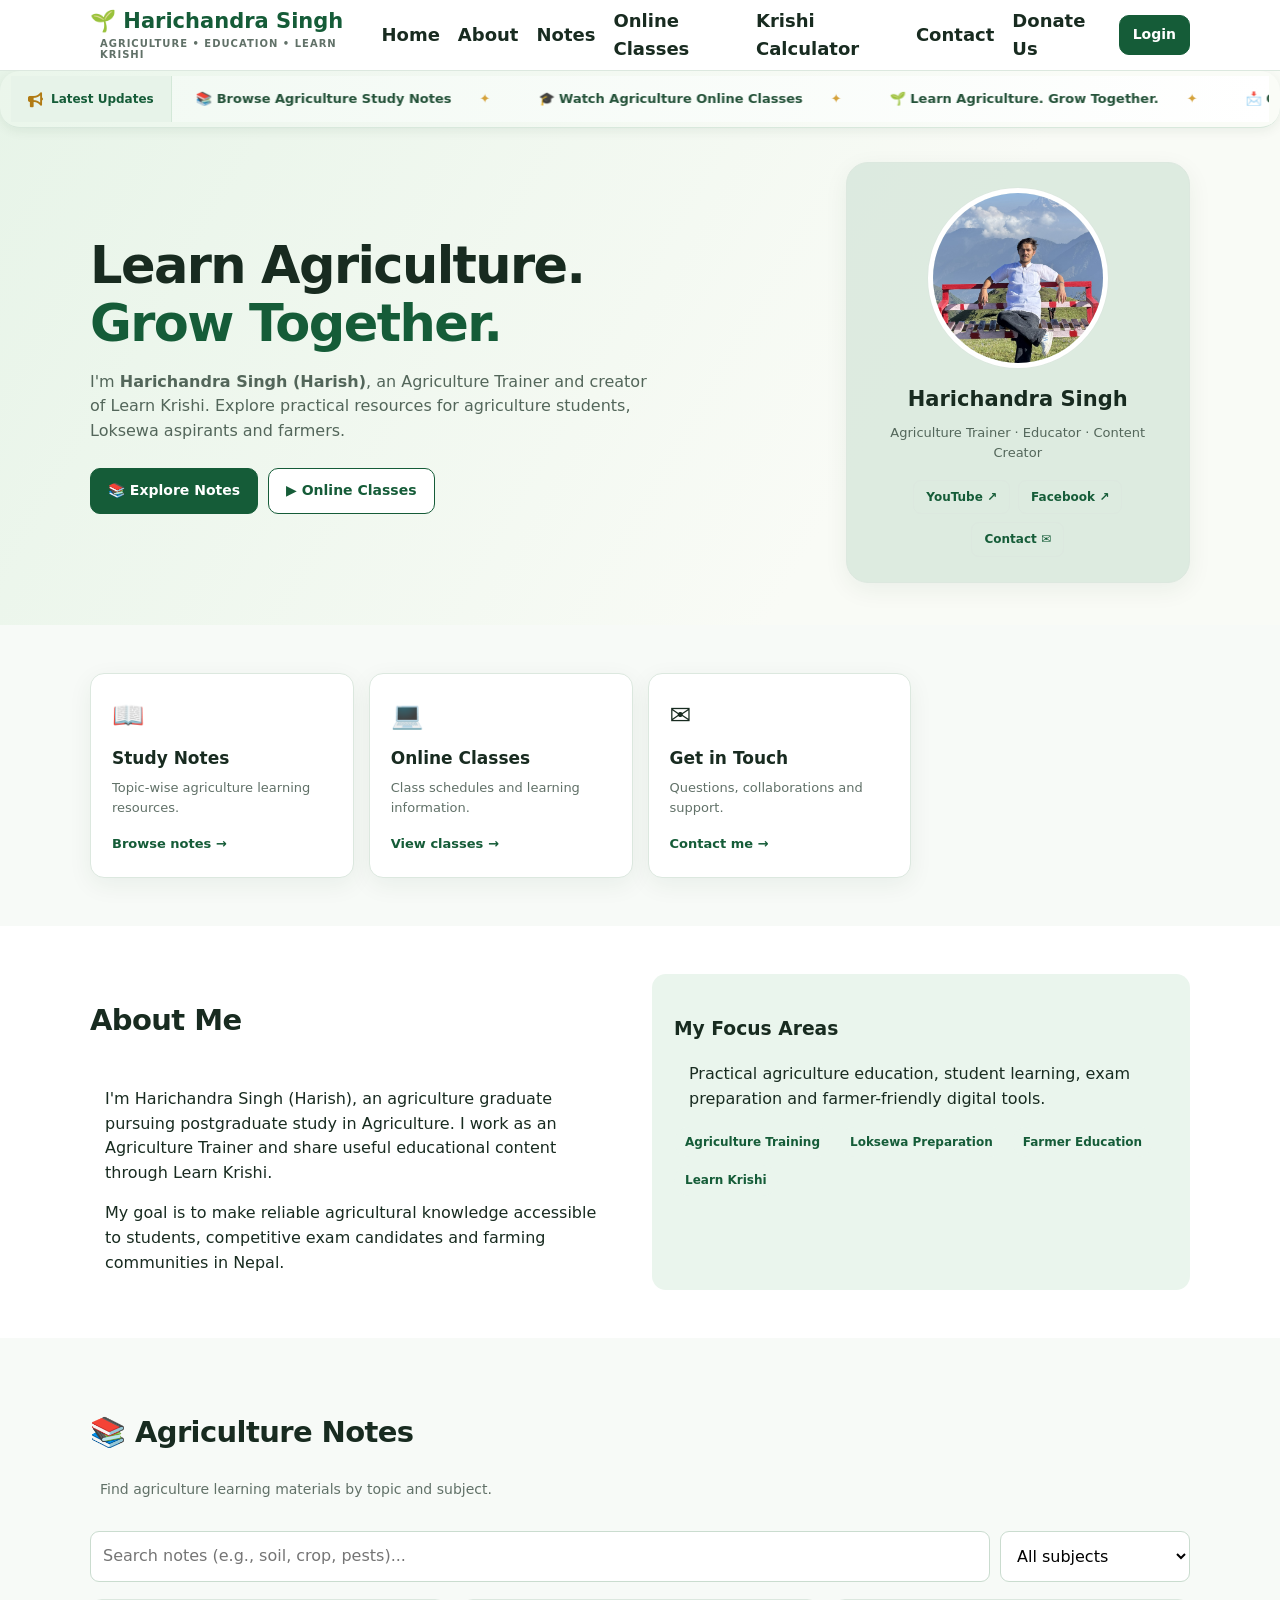
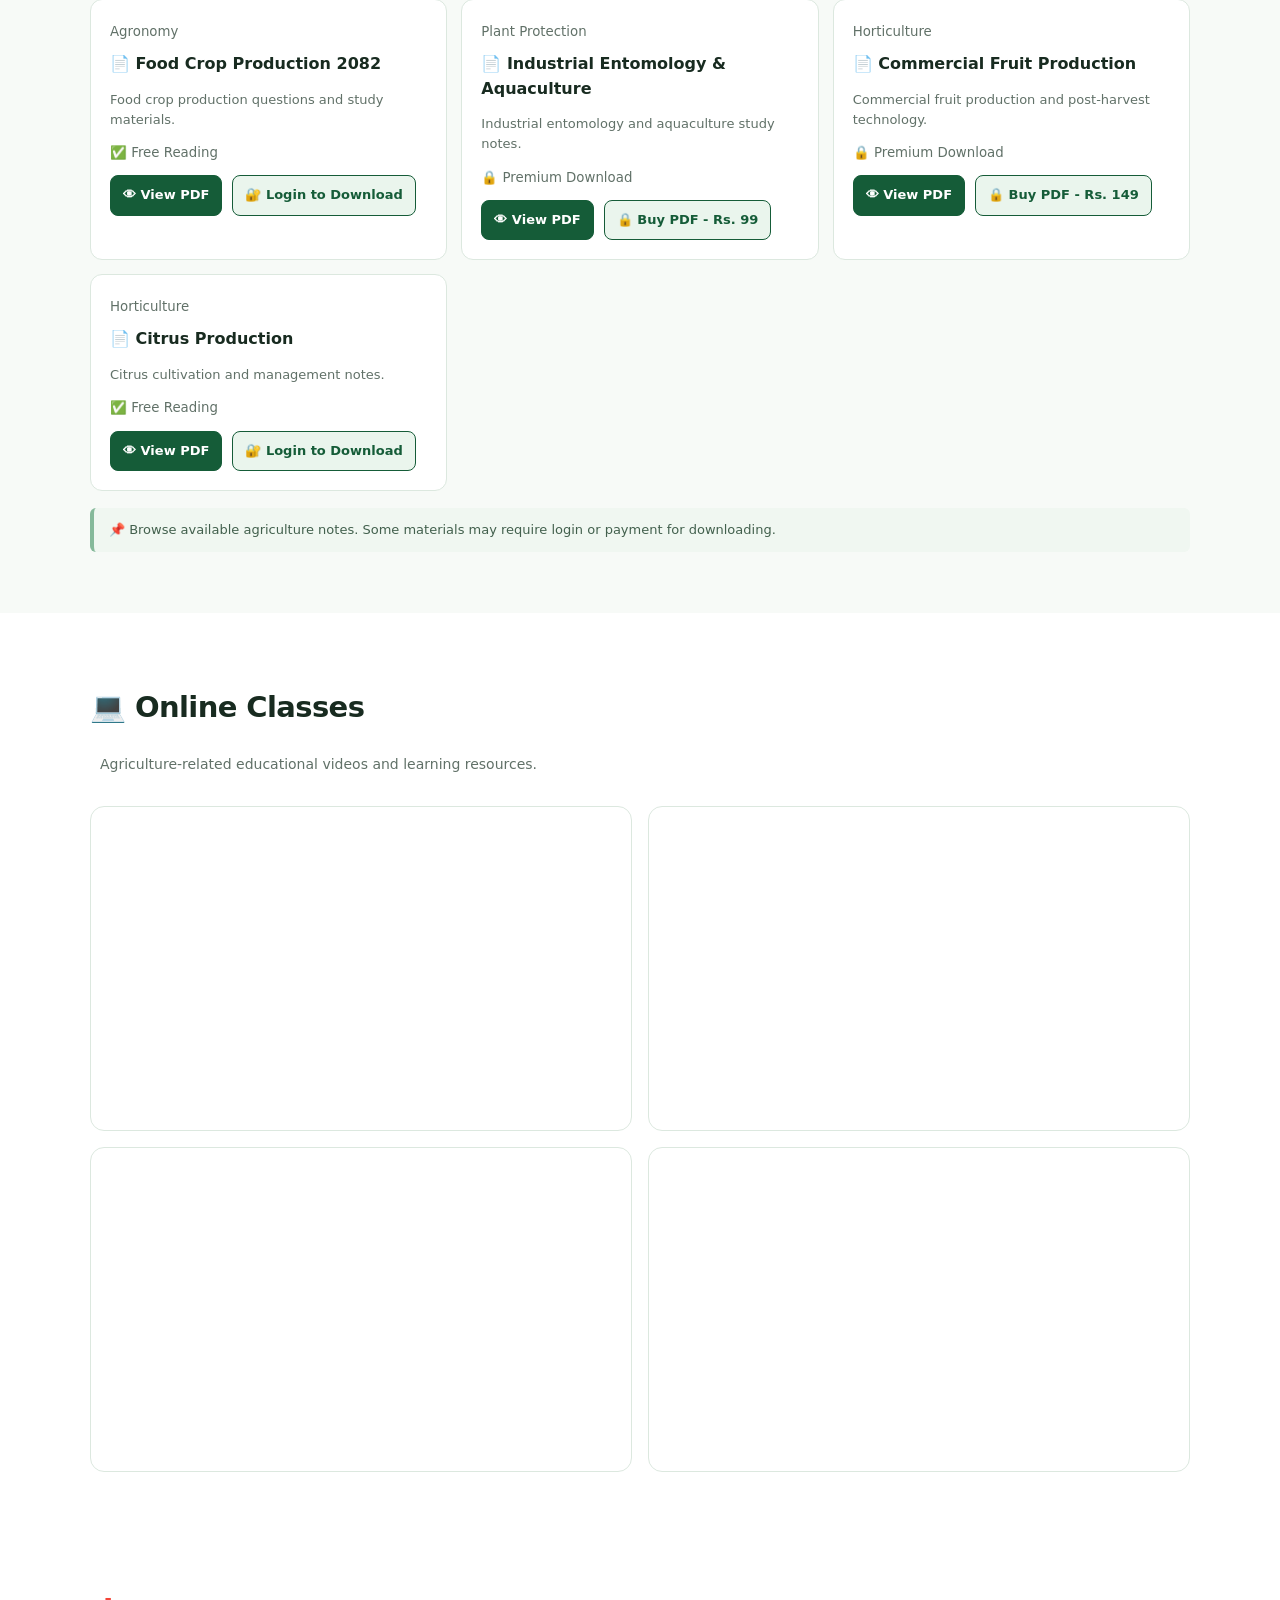
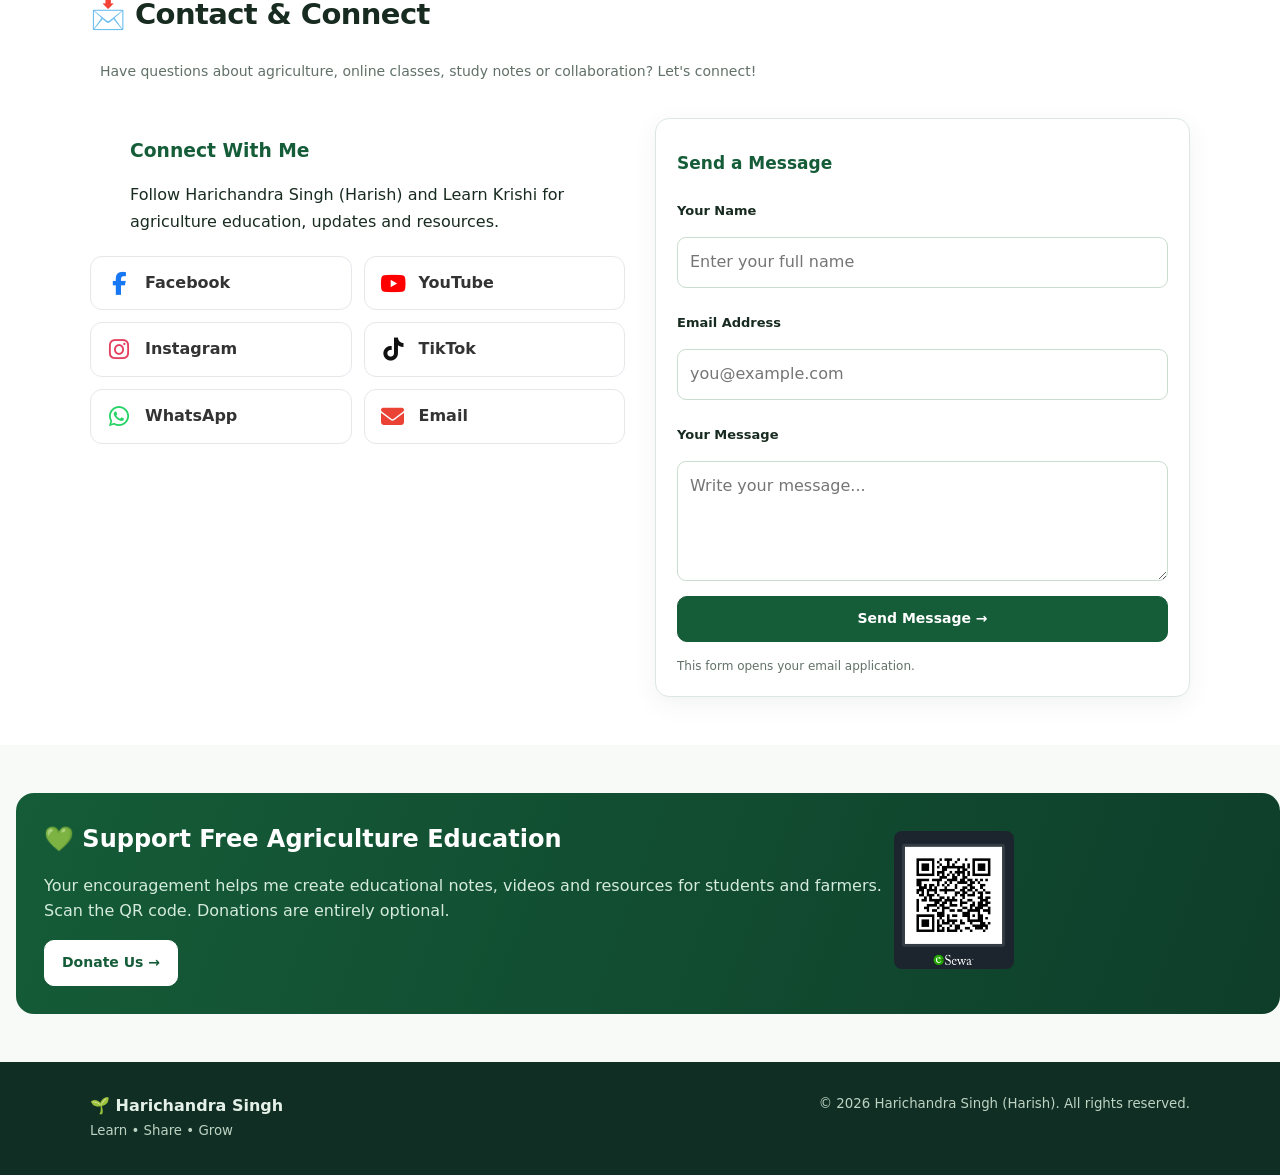
==== index.html @ c385d682 "Add files via upload" ====
<!DOCTYPE html>
<html lang="en">

<head>

  <meta charset="UTF-8">
  <meta name="viewport"
        content="width=device-width, initial-scale=1">

  <meta name="theme-color" content="#155c38">

  <meta name="description"
        content="Harichandra Singh (Harish) — Agriculture Trainer and Learn Krishi creator. Agriculture notes, online classes, calculators and resources for students and farmers in Nepal.">

  <title>
    Harichandra Singh | Agriculture Learning & Resources
  </title>

  <!-- Main CSS -->
  <link rel="stylesheet" href="/css/index.css">

  <!-- Font Awesome -->
  <link rel="stylesheet"
        href="https://cdnjs.cloudflare.com/ajax/libs/font-awesome/6.7.2/css/all.min.css">

</head>

<body>

<!-- ======================================
     HEADER & NAVIGATION
====================================== -->

<header>

  <div class="wrap nav">

    <a class="brand" href="#home">
      🌱 Harichandra Singh
      <small>
        AGRICULTURE • EDUCATION • LEARN KRISHI
      </small>
    </a>

    <button class="menu"
            id="menuBtn"
            type="button"
            aria-label="Open navigation"
            aria-expanded="false"
            aria-controls="navLinks">
      ☰
    </button>

    <nav class="links"
         id="navLinks"
         aria-label="Main navigation">

      <a href="#home">Home</a>
      <a href="#about">About</a>
      <a href="#notes">Notes</a>
      <a href="#classes">Online Classes</a>

      <a href="/krishicalculator.html">
        Krishi Calculator
      </a>

      <a href="#contact">Contact</a>
      <a href="#donate">Donate Us</a>

      <button class="btn"
              type="button"
              id="loginBtn">
        Login
      </button>

    </nav>

  </div>

</header>

<main id="main">

<!-- ======================================
     HOME / HERO SECTION
====================================== -->

<section id="home" class="hero">

  <!-- ====================================
       ANIMATED LATEST UPDATES SECTION
  ==================================== -->

  <div id="latest"
       aria-label="Latest website updates and special wishes">

    <!-- Special Occasion Greeting -->

    <div class="latest-wish"
         id="latestWish"
         hidden>
         <div class="celebration-icons" aria-hidden="true">
  <span class="celebration-icon">🎉</span>
  <span class="celebration-icon">🎊</span>
  <span class="celebration-icon">🎈</span>
  <span class="celebration-icon">✨</span>
  <span class="celebration-icon">🎆</span>
  <span class="celebration-icon">🥳</span>
</div>

      <span class="latest-wish-icon"
            aria-hidden="true">
        ✨
      </span>

      <div class="latest-wish-text">

        <strong id="latestWishTitle">
          Special Greetings
        </strong>

        <span id="latestWishMessage">
          Best wishes from Learn Krishi.
        </span>

      </div>


    </div>

    <!-- Animated Website Notices -->

    <div class="latest-news">

      <div class="latest-label">

        <i class="fa-solid fa-bullhorn"
           aria-hidden="true"></i>

        <span>Latest Updates</span>

      </div>

      <div class="latest-viewport"
           tabindex="0"
           aria-label="Scrolling website announcements">

        <div class="latest-track"
             id="latestTrack">

          <!-- Notices inserted by JavaScript -->

        </div>

      </div>

    </div>

  </div>

  <!-- ====================================
       HERO CONTENT
  ==================================== -->

  <div class="wrap hero-grid">

    <div class="hero-copy">

        <h1>
          Learn Agriculture.
          <br>
          <span>Grow Together.</span>
        </h1>

        <p>
          I'm
          <strong>Harichandra Singh (Harish)</strong>,
          an Agriculture Trainer and creator of
          Learn Krishi. Explore practical resources
          for agriculture students, Loksewa
          aspirants and farmers.
        </p>

        <div class="actions">

          <a class="btn" href="#notes">
            📚 Explore Notes
          </a>

          <a class="btn outline" href="#classes">
            ▶ Online Classes
          </a>

        </div>

    </div>

    <!-- PROFILE CARD -->

    <aside class="profile">

      <div class="avatar">

        <img src="/Assets/profile.jpg"
             alt="Harichandra Singh profile photo">

      </div>

      <h2>Harichandra Singh</h2>

      <p>
        Agriculture Trainer · Educator ·
        Content Creator
      </p>

      <div class="social">

        <a href="https://youtube.com/@learnkrishi"
           target="_blank"
           rel="noopener noreferrer">
          YouTube ↗
        </a>

        <a href="https://facebook.com/@harishsin9h"
           target="_blank"
           rel="noopener noreferrer">
          Facebook ↗
        </a>

        <a href="#contact">
          Contact ✉
        </a>

      </div>

    </aside>

  </div>

</section>

<!-- ======================================
     QUICK ACCESS CARDS
====================================== -->

<section class="section">

  <div class="wrap">

    <div class="cards">

      <a class="card" href="#notes">

        <span class="emoji">📖</span>

        <h3>Study Notes</h3>

        <p>
          Topic-wise agriculture learning resources.
        </p>

        <span class="textlink">
          Browse notes →
        </span>

      </a>

      <a class="card" href="#classes">

        <span class="emoji">💻</span>

        <h3>Online Classes</h3>

        <p>
          Class schedules and learning information.
        </p>

        <span class="textlink">
          View classes →
        </span>

      </a>

      <a class="card" href="#contact">

        <span class="emoji">✉️</span>

        <h3>Get in Touch</h3>

        <p>
          Questions, collaborations and support.
        </p>

        <span class="textlink">
          Contact me →
        </span>

      </a>

    </div>

  </div>

</section>

<!-- ======================================
     ABOUT SECTION
====================================== -->

<section id="about" class="section alt">

  <div class="wrap two">

    <div>

      <div class="heading">
        <div>
          <h2>About Me</h2>
        </div>
      </div>

      <p>
        I'm Harichandra Singh (Harish),
        an agriculture graduate pursuing
        postgraduate study in Agriculture.
        I work as an Agriculture Trainer
        and share useful educational content
        through Learn Krishi.
      </p>

      <p>
        My goal is to make reliable agricultural
        knowledge accessible to students,
        competitive exam candidates and
        farming communities in Nepal.
      </p>

    </div>

    <div class="aboutbox">

      <h3>My Focus Areas</h3>

      <p>
        Practical agriculture education,
        student learning, exam preparation
        and farmer-friendly digital tools.
      </p>

      <div class="tags">

        <span class="tag">
          Agriculture Training
        </span>

        <span class="tag">
          Loksewa Preparation
        </span>

        <span class="tag">
          Farmer Education
        </span>

        <span class="tag">
          Learn Krishi
        </span>

      </div>

    </div>

  </div>

</section>

<!-- ======================================
     AGRICULTURE NOTES
====================================== -->

<section id="notes" class="section">

  <div class="wrap">

    <div class="heading">

      <div>

        <h2>📚 Agriculture Notes</h2>

        <p>
          Find agriculture learning materials
          by topic and subject.
        </p>

      </div>

    </div>

    <div class="searchbar">

      <input id="noteSearch"
             class="field"
             type="search"
             placeholder="Search notes (e.g., soil, crop, pests)..."
             aria-label="Search notes">

      <select id="noteFilter"
              class="field"
              aria-label="Filter note category">

        <option value="all">
          All subjects
        </option>

        <option value="Agronomy">
          Agronomy
        </option>

        <option value="Soil Science">
          Soil Science
        </option>

        <option value="Plant Protection">
          Plant Protection
        </option>

        <option value="Horticulture">
          Horticulture
        </option>

        <option value="Loksewa">
          Loksewa
        </option>

      </select>

    </div>

    <div id="noteList"
         class="note-list"
         aria-live="polite">

      <!-- Notes loaded through JavaScript -->

    </div>

    <p class="notice notice-spaced">
      📌 Browse available agriculture notes.
      Some materials may require login or payment
      for downloading.
    </p>

  </div>

</section>

<!-- ======================================
     ONLINE CLASSES
====================================== -->

<section id="classes" class="section alt">

  <div class="wrap">

    <div class="heading">

      <div>

        <h2>💻 Online Classes</h2>

        <p>
          Agriculture-related educational videos
          and learning resources.
        </p>

      </div>

    </div>

    <div class="class-grid">

      <article class="class-card">

        <iframe
          src="https://www.youtube.com/embed/cH1pxsddb5k"
          title="Agriculture Online Class 1"
          loading="lazy"
          referrerpolicy="strict-origin-when-cross-origin"
          allow="accelerometer; autoplay; clipboard-write; encrypted-media; gyroscope; picture-in-picture; web-share"
          allowfullscreen>
        </iframe>

      </article>

      <article class="class-card">

        <iframe
          src="https://www.youtube.com/embed/jyIF0-9j-Ok"
          title="Agriculture Online Class 2"
          loading="lazy"
          referrerpolicy="strict-origin-when-cross-origin"
          allow="accelerometer; autoplay; clipboard-write; encrypted-media; gyroscope; picture-in-picture; web-share"
          allowfullscreen>
        </iframe>

      </article>

      <article class="class-card">

        <iframe
          src="https://www.youtube.com/embed/59Z6HveU05w"
          title="Agriculture Online Class 3"
          loading="lazy"
          referrerpolicy="strict-origin-when-cross-origin"
          allow="accelerometer; autoplay; clipboard-write; encrypted-media; gyroscope; picture-in-picture; web-share"
          allowfullscreen>
        </iframe>

      </article>

      <article class="class-card">

        <iframe
          src="https://www.youtube.com/embed/2ftlEPAx_Ds"
          title="Agriculture Online Class 4"
          loading="lazy"
          referrerpolicy="strict-origin-when-cross-origin"
          allow="accelerometer; autoplay; clipboard-write; encrypted-media; gyroscope; picture-in-picture; web-share"
          allowfullscreen>
        </iframe>

      </article>

    </div>

  </div>

</section>

<!-- ======================================
     CONTACT SECTION
====================================== -->

<section id="contact" class="section alt">

  <div class="wrap">

    <div class="heading">

      <div>

        <h2>📩 Contact & Connect</h2>

        <p>
          Have questions about agriculture,
          online classes, study notes or
          collaboration? Let's connect!
        </p>

      </div>

    </div>

    <div class="contact-layout">

      <!-- Contact information -->

      <div class="contact-info">

        <h3>Connect With Me</h3>

        <p>
          Follow Harichandra Singh (Harish)
          and Learn Krishi for agriculture
          education, updates and resources.
        </p>

        <div class="social-grid">

          <a href="https://facebook.com/@harishsin9h"
             target="_blank"
             rel="noopener noreferrer"
             class="social-item facebook">

            <i class="fa-brands fa-facebook-f"></i>
            <span>Facebook</span>

          </a>

          <a href="https://youtube.com/@learnkrishi"
             target="_blank"
             rel="noopener noreferrer"
             class="social-item youtube">

            <i class="fa-brands fa-youtube"></i>
            <span>YouTube</span>

          </a>

          <a href="https://instagram.com/@harishsin9h"
             target="_blank"
             rel="noopener noreferrer"
             class="social-item instagram">

            <i class="fa-brands fa-instagram"></i>
            <span>Instagram</span>

          </a>

          <a href="https://tiktok.com/"
             target="_blank"
             rel="noopener noreferrer"
             class="social-item tiktok">

            <i class="fa-brands fa-tiktok"></i>
            <span>TikTok</span>

          </a>

          <a href="https://wa.me/9840213344"
             target="_blank"
             rel="noopener noreferrer"
             class="social-item whatsapp">

            <i class="fa-brands fa-whatsapp"></i>
            <span>WhatsApp</span>

          </a>

          <a href="mailto:harichandrasingh222@gmail.com"
             class="social-item email">

            <i class="fa-solid fa-envelope"></i>
            <span>Email</span>

          </a>

        </div>

      </div>

      <!-- Contact form -->

      <div class="card contact">

        <h3>Send a Message</h3>

        <form id="contactForm">

          <div>

            <label for="contactName">
              Your Name
            </label>

            <input id="contactName"
                   class="field"
                   type="text"
                   required
                   maxlength="100"
                   placeholder="Enter your full name">

          </div>

          <div>

            <label for="contactEmail">
              Email Address
            </label>

            <input id="contactEmail"
                   class="field"
                   type="email"
                   required
                   placeholder="you@example.com">

          </div>

          <div>

            <label for="contactMessage">
              Your Message
            </label>

            <textarea id="contactMessage"
                      class="field"
                      required
                      maxlength="2000"
                      placeholder="Write your message..."></textarea>

          </div>

          <button class="btn" type="submit">
            Send Message →
          </button>

          <span class="small">
            This form opens your email application.
          </span>

        </form>

      </div>

    </div>

  </div>

</section>

<!-- ======================================
     DONATION SECTION
====================================== -->

<section id="donate" class="section">

  <div class="wrap-style">

    <div class="donate">

      <h2>
        💚 Support Free Agriculture Education
      </h2>

      <p>
        Your encouragement helps me create
        educational notes, videos and resources
        for students and farmers.
        <br>
        Scan the QR code. Donations are entirely optional.
      </p>

      <button id="donateBtn"
              class="btn"
              type="button">
        Donate Us →
      </button>

      <p id="donateInfo"
         class="hidden"
         role="status">

        Online donation is not yet enabled.
        Verified payment details will appear here
        after setup. Please do not send money
        to unverified accounts.

      </p>

    </div>

    <div class="qr">

      <img src="/Assets/payment.jpg"
           width="120"
           height="200"
           alt="Donation payment QR code">

    </div>

  </div>

</section>

</main>

<!-- ======================================
     FOOTER
====================================== -->

<footer class="footer">

  <div class="wrap footer-inner">

    <div>

      <strong>
        🌱 Harichandra Singh
      </strong>

      <br>

      <small>
        Learn • Share • Grow
      </small>

    </div>

    <small>

      © <span id="year"></span>
      Harichandra Singh (Harish).
      All rights reserved.

    </small>

  </div>

</footer>

<!-- ======================================
     STUDENT LOGIN MODAL
====================================== -->

<div class="modal"
     id="loginModal"
     role="dialog"
     aria-modal="true"
     aria-labelledby="loginTitle"
     aria-hidden="true">

  <div class="dialog">

    <button class="close"
            id="closeLogin"
            type="button"
            aria-label="Close login">
      ×
    </button>

    <h2 id="loginTitle">
      Student Login
    </h2>

    <p>
      Student accounts are coming soon.
      Secure login will be enabled when
      an authentication service is connected.
    </p>

    <form id="loginForm">

      <div>

        <label for="loginEmail">
          Email
        </label>

        <input class="field"
               id="loginEmail"
               type="email"
               autocomplete="username"
               placeholder="student@example.com"
               required>

      </div>

      <div>

        <label for="loginPassword">
          Password
        </label>

        <input class="field"
               id="loginPassword"
               type="password"
               autocomplete="current-password"
               placeholder="Password"
               required>

      </div>

      <button class="btn"
              type="submit"
              disabled
              title="Authentication not yet configured">

        Login (Coming Soon)

      </button>

      <span class="small">
        Please do not enter a real password yet.
      </span>

    </form>

  </div>

</div>

<!-- ======================================
     WEBSITE JAVASCRIPT
====================================== -->

<script src="/js/index.js"></script>

</body>
</html>
---- css/index.css ----
/* ==========================================
   HARICHANDRA SINGH - PERSONAL WEBSITE
   Complete index.css
   Includes Animated Latest Updates
========================================== */

/* 1. GLOBAL STYLES */

:root {
  --g: #155c38;
  --dark: #102e23;
  --pale: #eaf5ed;
  --bg: #f7faf7;
  --line: #dce8df;
  --muted: #617168;
  --shadow: 0 7px 25px #153b2310;
}

* {
  box-sizing: border-box;
}

html {
  scroll-behavior: smooth;
  scroll-padding-top: 88px;
}

body {
  margin: 0;
  background: var(--bg);
  font: 16px/1.55 system-ui, -apple-system,
    Segoe UI, sans-serif;
  color: #182b20;
}

a {
  text-decoration: none;
  color: inherit;
}

button,
input,
select,
textarea {
  font: inherit;
}

button {
  cursor: pointer;
}

button:focus-visible,
a:focus-visible,
input:focus-visible,
textarea:focus-visible,
select:focus-visible {
  outline: 3px solid #f3b94c;
  outline-offset: 3px;
}

.wrap {
  width: min(1100px, calc(100% - 36px));
  margin-inline: auto;
}

.skip {
  position: absolute;
  top: -60px;
  background: white;
  padding: 12px;
  z-index: 100;
}

.skip:focus {
  top: 0;
}

/* 2. HEADER AND NAVIGATION */

header {
  position: sticky;
  top: 0;
  background: #ffffffed;
  backdrop-filter: blur(12px);
  border-bottom: 1px solid var(--line);
  z-index: 20;
}

.nav {
  min-height: 70px;
  display: flex;
  align-items: center;
  justify-content: space-between;
  gap: 18px;
}

.brand {
  font-weight: 850;
  color: var(--g);
  font-size: 21px;
  line-height: 1.1;
}

.brand small {
  display: block;
  color: var(--muted);
  font-size: 10px;
  font-weight: 600;
  letter-spacing: 1px;
  margin-top: 5px;
  margin-left: 10px;
}

.links {
  display: flex;
  align-items: center;
  gap: 18px;
  font-size: 18px;
  font-weight: 650;
}

.links a:hover {
  color: var(--g);
}

.btn {
  display: inline-flex;
  align-items: center;
  justify-content: center;
  gap: 8px;
  padding: 11px 17px;
  border: 1px solid var(--g);
  border-radius: 10px;
  background: var(--g);
  color: white;
  font-weight: 700;
  font-size: 14px;
  min-height: 44px;
}

.btn:hover {
  filter: brightness(.94);
}

.btn.outline {
  background: white;
  color: var(--g);
}

.btn.soft {
  background: var(--pale);
  color: var(--g);
  border-color: var(--pale);
}

.menu {
  display: none;
  border: 1px solid var(--line);
  background: white;
  border-radius: 9px;
  padding: 8px 12px;
  font-size: 22px;
}

/* 3. HERO SECTION */

.hero {
  padding: 0 0 42px;
  background: linear-gradient(
    120deg,
    #e7f4e8 0%,
    #f9fbf6 68%
  );
}

.hero-grid {
  display: grid;
  grid-template-columns: 1.35fr .65fr;
  gap: 40px;
  align-items: center;
}

.hero h1 {
  font-size: clamp(32px, 5vw, 51px);
  line-height: 1.14;
  letter-spacing: -1.6px;
  margin: 16px 0;
}

.hero h1 span {
  color: var(--g);
}

.hero p {
  color: #53665a;
  max-width: 560px;
  margin: 0 0 24px;
}

.actions {
  display: flex;
  gap: 10px;
  flex-wrap: wrap;
}

/* ==========================================
   4. LATEST UPDATES & SPECIAL WISHES
========================================== */

#latest {
  width: 100%;
  margin: 0 0 24px;
  padding: 0;
  background: #ffffff;
  border-bottom: 1px solid #d8e8dc;
  box-shadow: 0 3px 12px #123b2312;
  overflow: hidden;
}

/* Special wishes */

#latest .latest-wish[hidden] {
  display: none !important;
}
#latest .latest-wish {
  position: relative;
  display: flex;
  align-items: center;
  gap: 13px;
  padding: 20px max(30px,calc((100% - 1100px) / 2)
  );
  background: linear-gradient(
    110deg,
    #124b30,
    #23754b
  );
  color: #ffffff;
  overflow: hidden;
  animation: wishAppear .7s ease-out;
}

#latest .latest-wish::after {
  content: "✦  ✧  ✦";
  position: absolute;
  right: 7%;
  top: -18px;
  font-size: 56px;
  color: #ffffff19;
  pointer-events: none;
}

#latest .latest-wish-icon {
  flex-shrink: 0;
  font-size: 28px;
  animation: latestGlow 3s ease-in-out infinite;
}

#latest .latest-wish-text {
  display: flex;
  flex-direction: column;
  gap: 2px;
  min-width: 0;
  position: relative;
  z-index: 1;
}
.latest-wish-text{margin:auto;}
#latest .latest-wish-text strong {
  font-size: clamp(16px, 2.5vw, 21px);
  line-height: 1.3;
  color: #ffffff;
}

#latest .latest-wish-text span {
  font-size: 13px;
  color: #e5f5e9;
  line-height: 1.5;
}

#latest {
  margin-left: auto;
  flex-shrink: 0;
  padding: 5px 11px;
  border-radius: 20px;
  background: #ffffff24;
  font-size: 11px;
  font-weight: 700;
  position: relative;
  z-index: 1;
}

/* Notice bar */

#latest .latest-news {
  display: flex;
  align-items: stretch;
  min-height: 46px;
  overflow: hidden;
  background: linear-gradient(
    90deg,
    #f1f9f2,
    #ffffff
  );
}

/* Fixed label */

#latest .latest-label {
  display: flex;
  align-items: center;
  gap: 8px;
  flex-shrink: 0;
  padding: 10px 17px;
  background: #e7f3e9;
  color: #155c38;
  border-right: 1px solid #d3e8d8;
  font-size: 12px;
  font-weight: 800;
  white-space: nowrap;
  z-index: 1;
}

#latest .latest-label i {
  font-size: 15px;
  color: #b17a13;
}

/* Scrolling viewport */

#latest .latest-viewport {
  flex: 1;
  min-width: 0;
  display: flex;
  align-items: center;
  overflow: hidden;
}

/* Animated track */

#latest .latest-track {
  display: flex;
  align-items: center;
  flex-shrink: 0;
  width: max-content;
  animation: latestSlide 38s linear infinite;
  will-change: transform;
}

/* Individual notice */

#latest .latest-item {
  display: inline-flex;
  align-items: center;
  flex-shrink: 0;
  padding: 10px 24px;
  white-space: nowrap;
  color: #245239;
  font-size: 13px;
  font-weight: 650;
  text-decoration: none;
  transition: color .25s ease;
}

#latest .latest-item::after {
  content: "✦";
  color: #d5a23b;
  margin-left: 28px;
}

#latest .latest-item:hover {
  color: #08783c;
  text-decoration: underline;
  text-underline-offset: 4px;
}

/* Pause scrolling */

#latest .latest-viewport:hover .latest-track,
#latest .latest-viewport:focus-within .latest-track {
  animation-play-state: paused;
}

/* Animation keyframes */

@keyframes latestSlide {
  from {
    transform: translateX(0);
  }
  to {
    transform: translateX(-50%);
  }
}

@keyframes latestGlow {
  0%, 100% {
    transform: scale(1) rotate(0);
  }
  50% {
    transform: scale(1.15) rotate(8deg);
  }
}

@keyframes wishAppear {
  from {
    opacity: 0;
    transform: translateY(-10px);
  }
  to {
    opacity: 1;
    transform: translateY(0);
  }
}

/* 5. PROFILE SECTION */

.profile {
  background: rgba(212, 230, 218, .744);
  border: 1px solid var(--line);
  border-radius: 22px;
  padding: 25px;
  box-shadow: var(--shadow);
  text-align: center;
  margin-top: 10px;
}

.avatar {
  margin: 0 auto 15px;
  width: 180px;
  height: 180px;
  border-radius: 50%;
  background: var(--pale);
  display: grid;
  place-items: center;
  color: var(--g);
  font-size: 46px;
  border: 5px solid white;
  box-shadow: 0 0 0 1px var(--line);
  overflow: hidden;
}

.avatar img {
  width: 100%;
  height: 100%;
  object-fit: cover;
}

.profile h2 {
  font-size: 21px;
  margin: 0;
}

.profile p {
  font-size: 13px;
  margin: 7px 0 17px;
}

.social {
  display: flex;
  justify-content: center;
  flex-wrap: wrap;
  gap: 8px;
}

.social a {
  padding: 7px 12px;
  border: 1px solid var(--line);
  border-radius: 8px;
  color: var(--g);
  font-weight: 700;
  font-size: 12px;
}

/* 6. GENERAL SECTIONS */

.section {
  padding: 48px 0;
}

.section.alt {
  background: white;
}

.heading {
  display: flex;
  justify-content: space-between;
  align-items: end;
  gap: 15px;
  margin-bottom: 20px;
}

.heading h2 {
  font-size: clamp(23px, 3vw, 29px);
  letter-spacing: -.6px;
}

.heading p {
  color: var(--muted);
  font-size: 14px;
  margin: 10px;
}

#about {
  scroll-margin-top: 88px;
}

.wrap.two p {
  margin: 15px;
}

.two {
  display: grid;
  grid-template-columns: 1fr 1fr;
  gap: 24px;
}

.tags {
  display: flex;
  gap: 8px;
  flex-wrap: wrap;
}

.tag {
  padding: 6px 11px;
  border-radius: 20px;
  background: var(--pale);
  color: var(--g);
  font-size: 12px;
  font-weight: 700;
}

.aboutbox {
  background: var(--pale);
  border-radius: 14px;
  padding: 22px;
}

/* 7. CARDS */

.cards {
  display: grid;
  grid-template-columns: repeat(4, minmax(0, 1fr));
  gap: 15px;
}

.card {
  background: white;
  border: 1px solid var(--line);
  border-radius: 14px;
  padding: 21px;
  box-shadow: var(--shadow);
}

.card h3 {
  font-size: 17px;
  margin: 10px 0 6px;
}

.card p {
  font-size: 13px;
  color: var(--muted);
  margin: 0 0 13px;
}

.emoji {
  font-size: 26px;
}

.textlink {
  font-weight: 750;
  color: var(--g);
  font-size: 13px;
}

/* 8. AGRICULTURE NOTES */

.searchbar {
  display: flex;
  gap: 10px;
  flex-wrap: wrap;
  margin-bottom: 17px;
}

.field {
  border: 1px solid #cadccf;
  border-radius: 9px;
  padding: 12px;
  background: white;
  min-height: 44px;
  width: 100%;
}

.searchbar input {
  flex: 1;
  min-width: 180px;
}

.searchbar select {
  width: 190px;
}

.note-list {
  display: grid;
  grid-template-columns: repeat(3, minmax(0, 1fr));
  gap: 14px;
}

.note {
  background: #ffffff;
  border: 1px solid var(--line);
  border-radius: 12px;
  padding: 19px;
}

.note strong {
  display: block;
  margin: 8px 0;
}

.note small {
  color: var(--muted);
}

.note p {
  font-size: 13px;
  color: var(--muted);
}

.note-view-btn,
.note-download-btn {
  border: 1px solid var(--g);
  border-radius: 8px;
  padding: 9px 12px;
  font-size: 13px;
  font-weight: 700;
}

.note-view-btn {
  background: var(--g);
  color: white;
}

.note-download-btn {
  background: var(--pale);
  color: var(--g);
}

.notice {
  border-left: 4px solid #85b99a;
  background: #f0f7f1;
  padding: 12px 15px;
  border-radius: 6px;
  font-size: 13px;
  color: #42604d;
}

/* 9. ONLINE CLASSES */

.class-grid {
  display: grid;
  grid-template-columns: repeat(2, minmax(0, 1fr));
  gap: 16px;
}

.class-card {
  border: 1px solid var(--line);
  border-radius: 14px;
  padding: 22px;
  background: white;
}

.class-card h3 {
  margin: 8px 0;
}

.class-card p {
  color: var(--muted);
  font-size: 14px;
}

.class-card iframe {
  display: block;
  width: 100%;
  max-width: 100%;
  aspect-ratio: 16 / 9;
  height: auto;
  border: 0;
  border-radius: 12px;
}

.pill {
  font-size: 11px;
  border-radius: 20px;
  padding: 5px 10px;
  background: var(--pale);
  color: var(--g);
  font-weight: 800;
}

/* 10. CONTACT SECTION */

.contact-layout {
  display: grid;
  grid-template-columns: 1fr 1fr;
  gap: 30px;
  align-items: start;
  margin-top: 25px;
}

.contact-info h3,
.contact h3 {
  margin-bottom: 15px;
  color: var(--g);
}

.contact-info h3,
.contact-info p {
  margin-left: 40px;
}

.contact-info p {
  line-height: 1.7;
  margin-bottom: 20px;
}

.social-grid {
  display: grid;
  grid-template-columns: repeat(2, 1fr);
  gap: 12px;
}

.social-item {
  display: flex;
  align-items: center;
  gap: 12px;
  padding: 14px;
  border: 1px solid #e5e7eb;
  border-radius: 12px;
  background: #ffffff;
  color: #333;
  font-weight: 600;
  transition: all .25s ease;
}

.social-item i {
  font-size: 23px;
  width: 28px;
  text-align: center;
}

.facebook i {
  color: #1877f2;
}

.youtube i {
  color: #ff0000;
}

.instagram i {
  color: #e4405f;
}

.tiktok i {
  color: #111111;
}

.whatsapp i {
  color: #25d366;
}

.email i {
  color: #ea4335;
}

.social-item:hover {
  transform: translateY(-3px);
  border-color: var(--g);
  background: #f0fdf4;
  box-shadow: 0 5px 15px rgba(0,0,0,.07);
}

.contact-location {
  margin-top: 25px;
  color: #555;
}

.contact-location i {
  color: var(--g);
  margin-right: 8px;
}

.contact label {
  display: block;
  font-size: 13px;
  font-weight: 700;
  margin: 10px 0;
}

.contact form {
  display: flex;
  flex-direction: column;
  gap: 15px;
}

.contact form > div {
  display: flex;
  flex-direction: column;
  gap: 6px;
}

.contact textarea {
  min-height: 120px;
  resize: vertical;
}

.small {
  font-size: 12px;
  color: var(--muted);
  font-weight: 400;
}

.result {
  margin-top: 16px;
  padding: 17px;
  border-radius: 11px;
  background: var(--pale);
  color: var(--g);
  font-weight: 800;
}

/* 11. DONATION SECTION */

.wrap-style {
  display: flex;
  gap: 12px;
  align-items: center;
  background: linear-gradient(
    110deg,
    #155c38,
    #0e3e2a
  );
  color: white;
  border-radius: 18px;
  padding: 28px;
  margin: 0 0 0 1rem;
}

.donate h2 {
  margin: 0 0 8px;
}

.donate p {
  color: #d5ebdd;
}

.donate .btn {
  background: white;
  color: var(--g);
  border-color: white;
}

.qr > img {
  border-radius: 8px;
  max-width: 100%;
  height: auto;
}

/* 12. FOOTER */

.footer {
  background: #102e23;
  color: #e5f0e8;
  padding: 32px 0;
}

.footer-inner {
  display: flex;
  justify-content: space-between;
  gap: 18px;
  flex-wrap: wrap;
}

.footer small {
  color: #bdd3c4;
}

.footer a {
  text-decoration: underline;
  text-underline-offset: 3px;
}

/* 13. LOGIN MODAL */

.modal {
  position: fixed;
  inset: 0;
  background: #0a2017a6;
  display: none;
  align-items: center;
  justify-content: center;
  padding: 18px;
  z-index: 50;
}

.modal.open {
  display: flex;
}

.dialog {
  background: white;
  width: min(440px, 100%);
  border-radius: 16px;
  padding: 25px;
  box-shadow: 0 20px 70px #0003;
}

.dialog h2 {
  margin: 0 0 8px;
}

.dialog p {
  color: var(--muted);
  font-size: 13px;
}

.dialog form {
  display: grid;
  gap: 12px;
}

.dialog label {
  font-size: 13px;
  font-weight: 700;
}

.dialog .close {
  float: right;
  border: 0;
  background: transparent;
  font-size: 25px;
  line-height: 1;
}

.hidden {
  display: none !important;
}

/* 14. TABLET RESPONSIVENESS */

@media (max-width: 900px) {

  .links {
    gap: 11px;
    font-size: 12px;
  }

  .cards {
    grid-template-columns: repeat(2, 1fr);
  }

  .note-list {
    grid-template-columns: repeat(2, 1fr);
  }
}

@media (max-width: 768px) {

  .contact-layout {
    grid-template-columns: 1fr;
    gap: 25px;
  }

  .contact-info h3,
  .contact-info p {
    margin-left: 0;
  }

  .social-grid {
    grid-template-columns: repeat(2, 1fr);
    gap: 10px;
  }

  .social-item {
    padding: 12px;
    font-size: 14px;
  }

  .social-item i {
    font-size: 21px;
  }
}

/* 15. MOBILE RESPONSIVENESS */

@media (max-width: 720px) {

  .nav {
    min-height: 64px;
  }

  .menu {
    display: block;
  }

  .links {
    display: none;
    position: absolute;
    left: 0;
    right: 0;
    top: 64px;
    background: white;
    padding: 14px 18px 20px;
    box-shadow: 0 15px 22px #14291b18;
    flex-direction: column;
    align-items: stretch;
    gap: 0;
  }

  .links.open {
    display: flex;
  }

  .links a,
  .links button {
    padding: 12px;
    text-align: left;
  }

  .hero {
    padding: 0 0 35px;
  }

  .hero-grid,
  .two {
    grid-template-columns: 1fr;
    gap: 20px;
  }

  .profile {
    max-width: 420px;
  }

  .section {
    padding: 34px 0;
  }

  .cards,
  .note-list,
  .class-grid {
    grid-template-columns: 1fr;
  }

  .searchbar select {
    width: 100%;
  }

  .donate {
    padding: 0;
  }

  .wrap-style {
    margin: 0 12px;
    padding: 20px;
    flex-wrap: wrap;
  }

  .footer-inner {
    flex-direction: column;
  }

  .hero h1 {
    letter-spacing: -.7px;
  }

  /* Latest updates on mobile */

  #latest .latest-wish {
    padding: 12px 14px;
    gap: 9px;
  }

  #latest .latest-wish-tag {
    display: none;
  }

  #latest .latest-wish-icon {
    font-size: 23px;
  }

  #latest .latest-wish-text span {
    font-size: 12px;
  }

  #latest .latest-label {
    padding: 9px 10px;
    font-size: 10px;
    gap: 5px;
  }

  #latest .latest-label i {
    font-size: 12px;
  }

  #latest .latest-item {
    font-size: 12px;
    padding: 10px 17px;
  }

  #latest .latest-track {
    animation-duration: 32s;
  }
}

@media (max-width: 360px) {

  .social-grid {
    grid-template-columns: 1fr;
  }

  .brand {
    font-size: 18px;
  }

  #latest .latest-label {
    font-size: 9px;
    padding: 9px 7px;
  }
}

@media (min-width: 721px) {

  .links .btn {
    padding: 8px 13px;
    min-height: 36px;
  }
}

/* 16. ACCESSIBILITY */

@media (prefers-reduced-motion: reduce) {

  #latest .latest-track,
  #latest .latest-wish-icon,
  #latest .latest-wish {
    animation: none !important;
  }

  #latest .latest-viewport {
    overflow-x: auto;
  }

}


/* Utilities for notes and notices */
.notice-spaced { margin-top: 17px; }
.note-badge { display: block; margin: 8px 0; }
.note-actions { display: flex; flex-wrap: wrap; gap: 10px; margin-top: 12px; }

/* Respect reduced-motion preferences without disabling usability. */
@media (prefers-reduced-motion: reduce) {
  *, *::before, *::after {
    scroll-behavior: auto !important;
    animation-duration: 0.01ms !important;
    animation-iteration-count: 1 !important;
    transition-duration: 0.01ms !important;
  }
}
/* ==========================================
   CELEBRATION WISHES — LEARN KRISHI
========================================== */

#latest .latest-wish {
  isolation: isolate;
  position: relative;
  overflow: hidden;
  background: linear-gradient(
    120deg,
    #073b26,
    #13834c,
    #e9a820,
    #13834c
  );
  background-size: 250% 250%;
  animation: celebrationGradient 9s ease infinite,
             wishAppear 0.8s ease-out;
  border-radius: 14px;
  box-shadow: 0 8px 24px #0b633b30;
}

#latest .latest-wish::before {
  content: "🎉  ✨  🎊  ✨  🎉";
  position: absolute;
  inset: 0;
  display: flex;
  align-items: center;
  justify-content: space-around;
  font-size: clamp(20px, 4vw, 35px);
  opacity: 0.17;
  pointer-events: none;
  animation: celebrationFloat 8s ease-in-out infinite;
}

#latest .latest-wish-icon {
  position: relative;
  z-index: 2;
  font-size: 34px;
  animation: celebrationBounce 1.8s ease-in-out infinite;
}

#latest .latest-wish-text {
  position: relative;
  z-index: 2;
}

#latest .latest-wish-text strong {
  text-shadow: 0 2px 8px #00000025;
  animation: celebrationGlow 2.5s ease-in-out infinite;
}

#latest .latest-wish-tag {
  position: relative;
  z-index: 2;
  border: 1px solid #ffffff55;
  background: #ffffff25;
  backdrop-filter: blur(5px);
}

/* Confetti particles created by JavaScript */

#latest .wish-confetti {
  position: absolute;
  top: -14px;
  width: 8px;
  height: 12px;
  border-radius: 2px;
  pointer-events: none;
  z-index: 1;
  animation: wishConfettiFall var(--fall-duration, 4s)
             linear var(--fall-delay, 0s) forwards;
}

@keyframes celebrationGradient {
  0%, 100% { background-position: 0% 50%; }
  50% { background-position: 100% 50%; }
}

@keyframes celebrationFloat {
  0%, 100% { transform: translateY(0) rotate(-2deg); }
  50% { transform: translateY(8px) rotate(2deg); }
}

@keyframes celebrationBounce {
  0%, 100% { transform: translateY(0) rotate(0); }
  50% { transform: translateY(-6px) rotate(8deg); }
}

@keyframes celebrationGlow {
  0%, 100% { text-shadow: 0 0 0 #ffffff00; }
  50% { text-shadow: 0 0 12px #ffffff85; }
}

@keyframes wishConfettiFall {
  0% {
    transform: translate3d(0, -10px, 0) rotate(0deg);
    opacity: 0;
  }
  10% { opacity: 1; }
  100% {
    transform: translate3d(var(--drift, 30px), 260px, 0)
               rotate(700deg);
    opacity: 0;
  }
}

@keyframes wishAppear {
  from {
    opacity: 0;
    transform: translateY(-12px) scale(0.98);
  }
  to {
    opacity: 1;
    transform: translateY(0) scale(1);
  }
}

@media (max-width: 600px) {
  #latest .latest-wish {
    gap: 10px;
    padding: 16px;
    flex-wrap: wrap;
  }

  #latest .latest-wish-icon {
    font-size: 27px;
  }

  #latest .latest-wish-tag {
    margin-left: 37px;
  }
}

/* Respect accessibility settings */
@media (prefers-reduced-motion: reduce) {
  #latest .latest-wish,
  #latest .latest-wish::before,
  #latest .latest-wish-icon,
  #latest .latest-wish-text strong,
  #latest .wish-confetti {
    animation: none !important;
  }
}
/* Celebration icons for Latest Wishes */
#latest .latest-wish {
  position: relative;
  overflow: hidden;
}

#latest .celebration-icons {
  position: absolute;
  inset: 0;
  pointer-events: none;
  overflow: hidden;
  z-index: 1;
}

#latest .celebration-icon {
  position: absolute;
  display: block;
  font-size: clamp(20px, 3vw, 34px);
  opacity: 0.8;
  animation: celebrationIconFloat 4s ease-in-out infinite;
}

#latest .celebration-icon:nth-child(1) {
  top: 12%;
  left: 5%;
  animation-delay: 0s;
}

#latest .celebration-icon:nth-child(2) {
  top: 65%;
  left: 15%;
  animation-delay: 0.7s;
}

#latest .celebration-icon:nth-child(3) {
  top: 15%;
  right: 8%;
  animation-delay: 1.2s;
}

#latest .celebration-icon:nth-child(4) {
  bottom: 10%;
  right: 22%;
  animation-delay: 0.4s;
}

#latest .celebration-icon:nth-child(5) {
  top: 48%;
  right: 4%;
  animation-delay: 1.6s;
}

#latest .celebration-icon:nth-child(6) {
  bottom: 12%;
  left: 42%;
  animation-delay: 0.9s;
}

@keyframes celebrationIconFloat {
  0%, 100% {
    transform: translateY(0) rotate(-8deg) scale(1);
  }

  50% {
    transform: translateY(-12px) rotate(10deg) scale(1.12);
  }
}

@media (prefers-reduced-motion: reduce) {
  #latest .celebration-icon {
    animation: none;
  }
}
#latest .latest-wish-text,
#latest .latest-wish-icon,
#latest .latest-wish-tag {
  position: relative;
  z-index: 2;
}
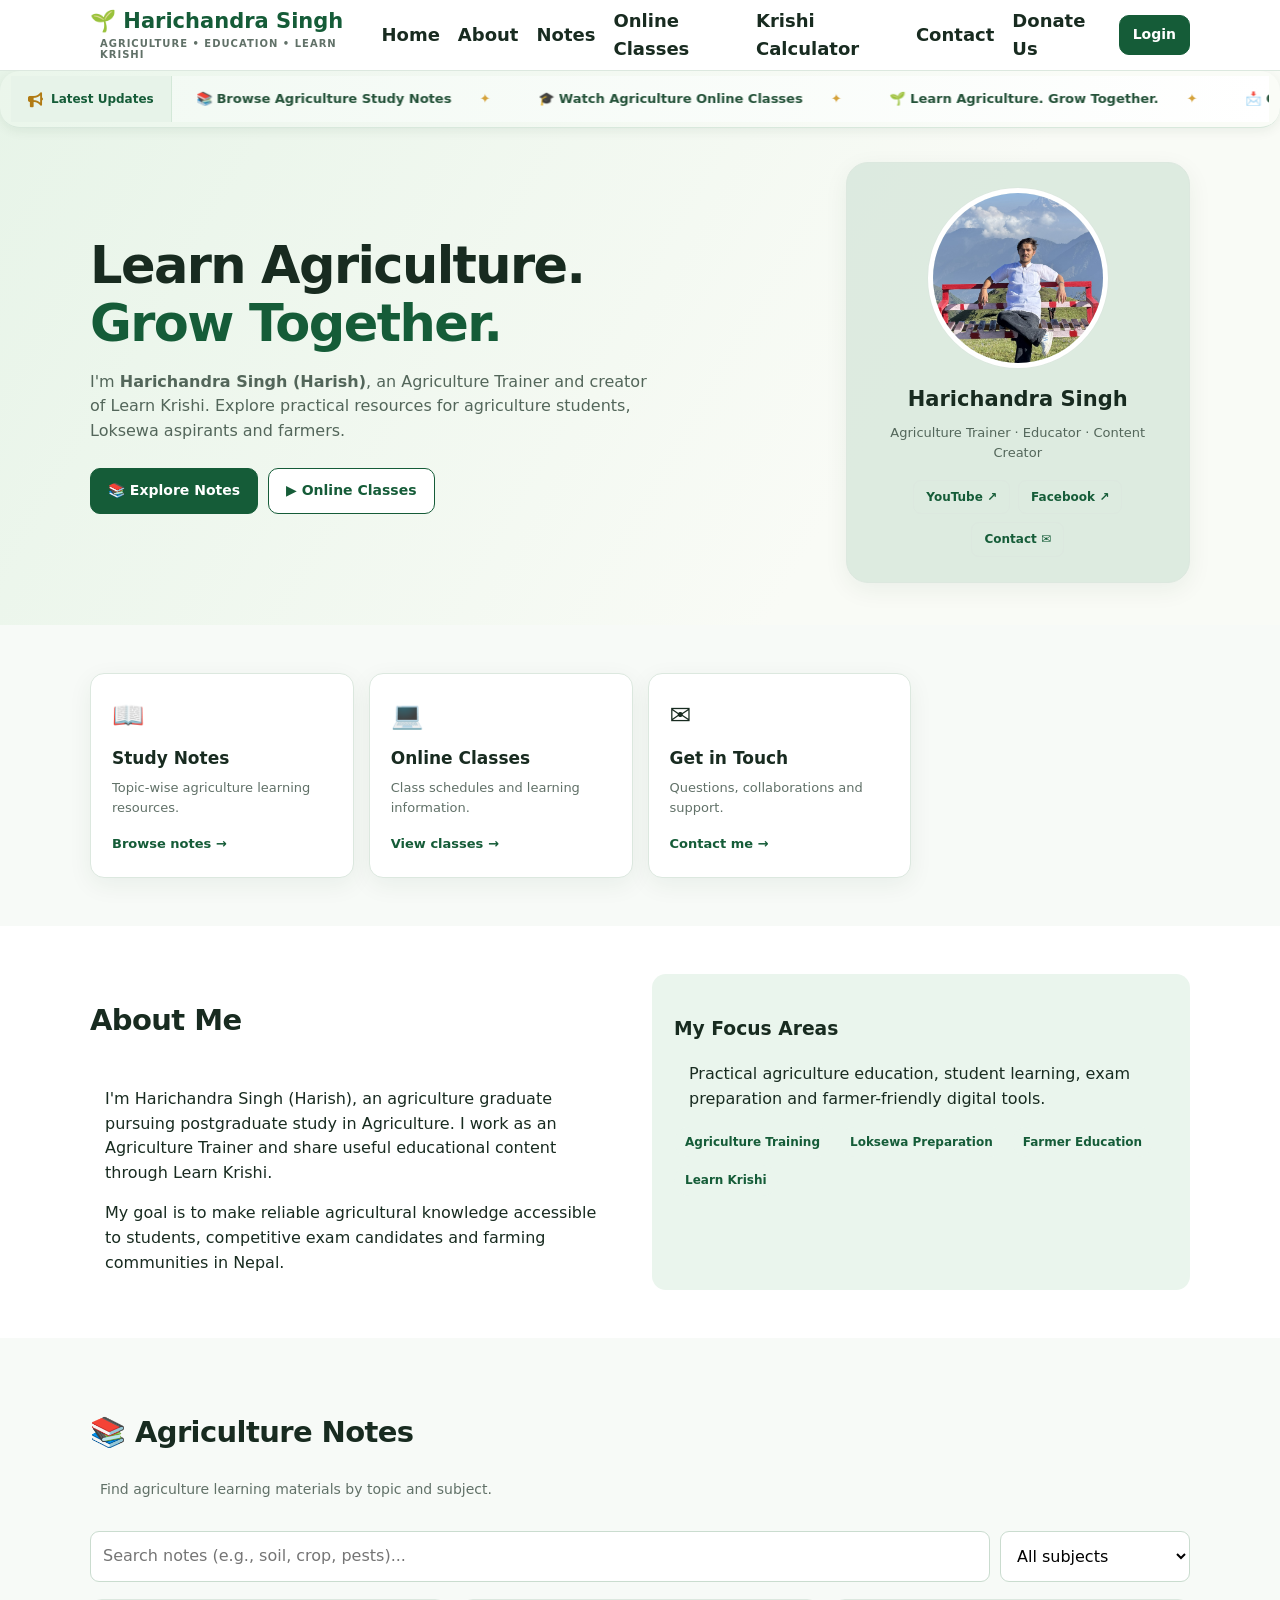
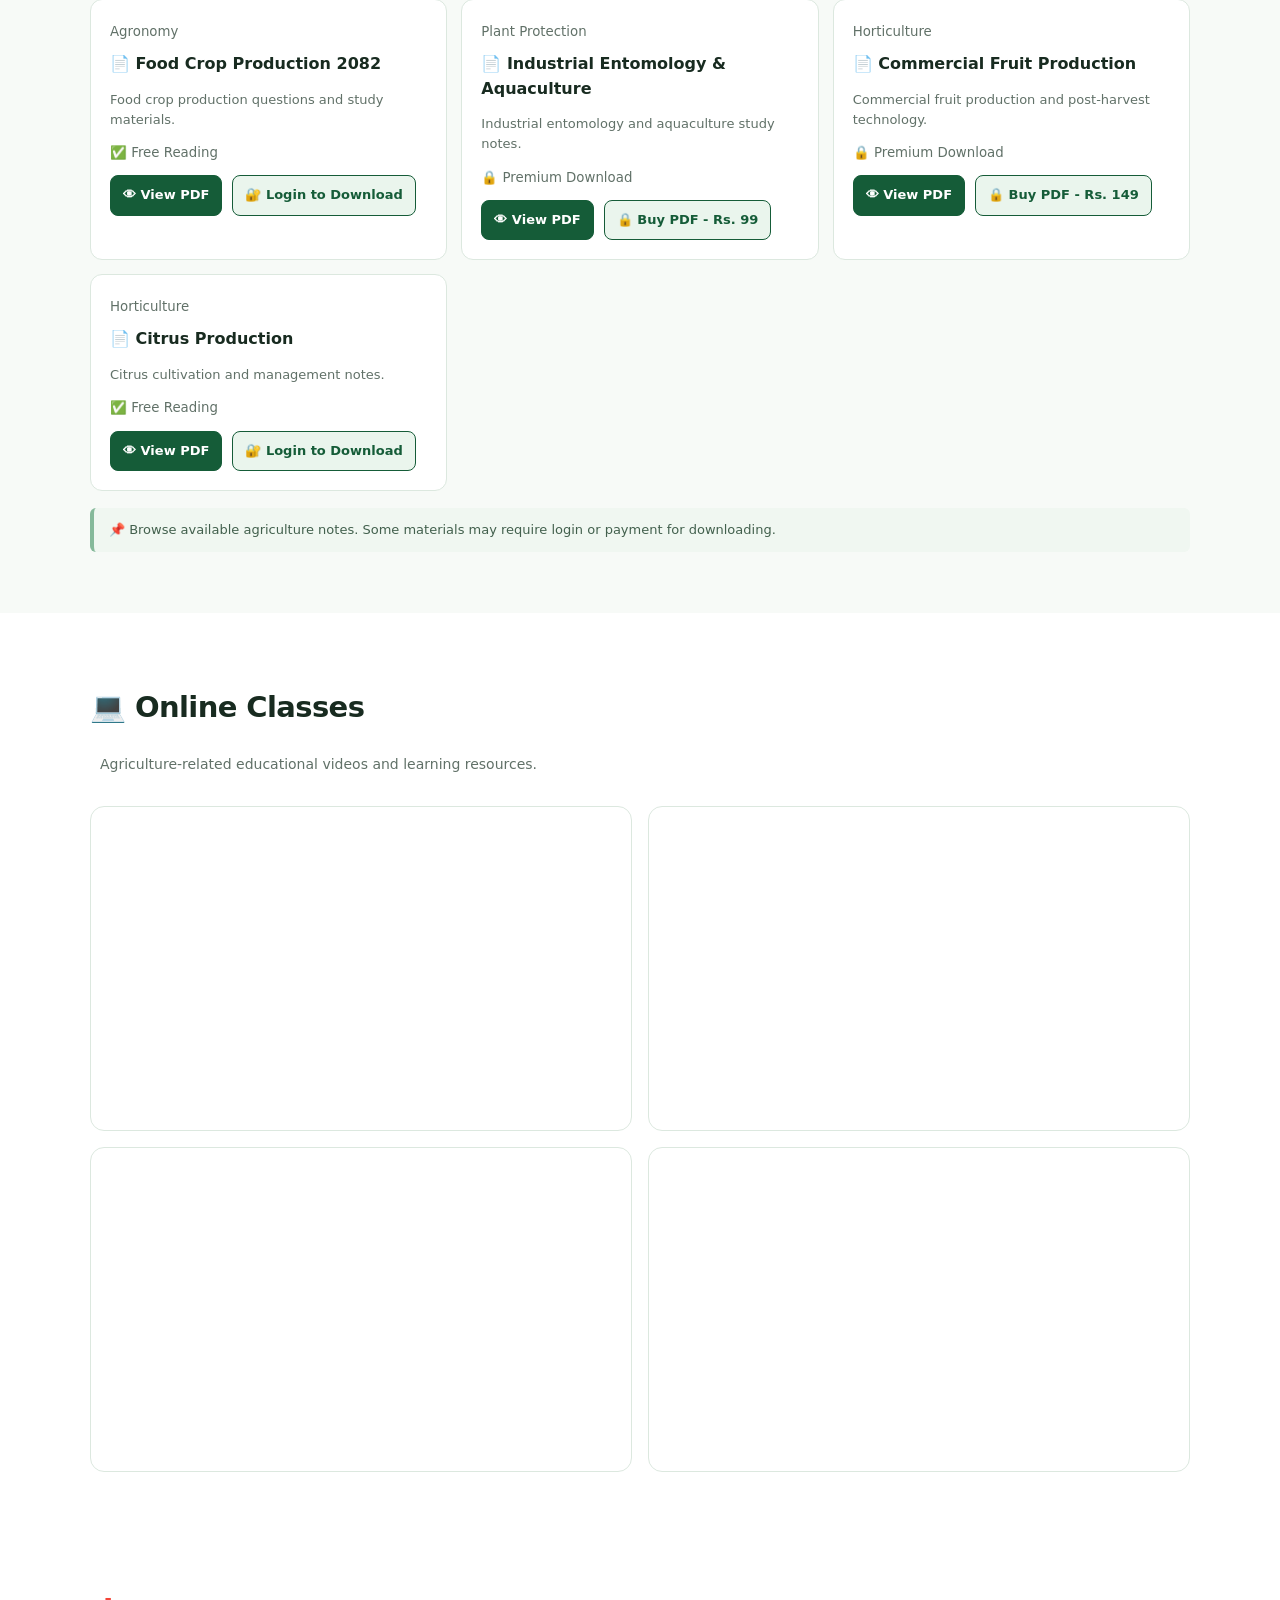
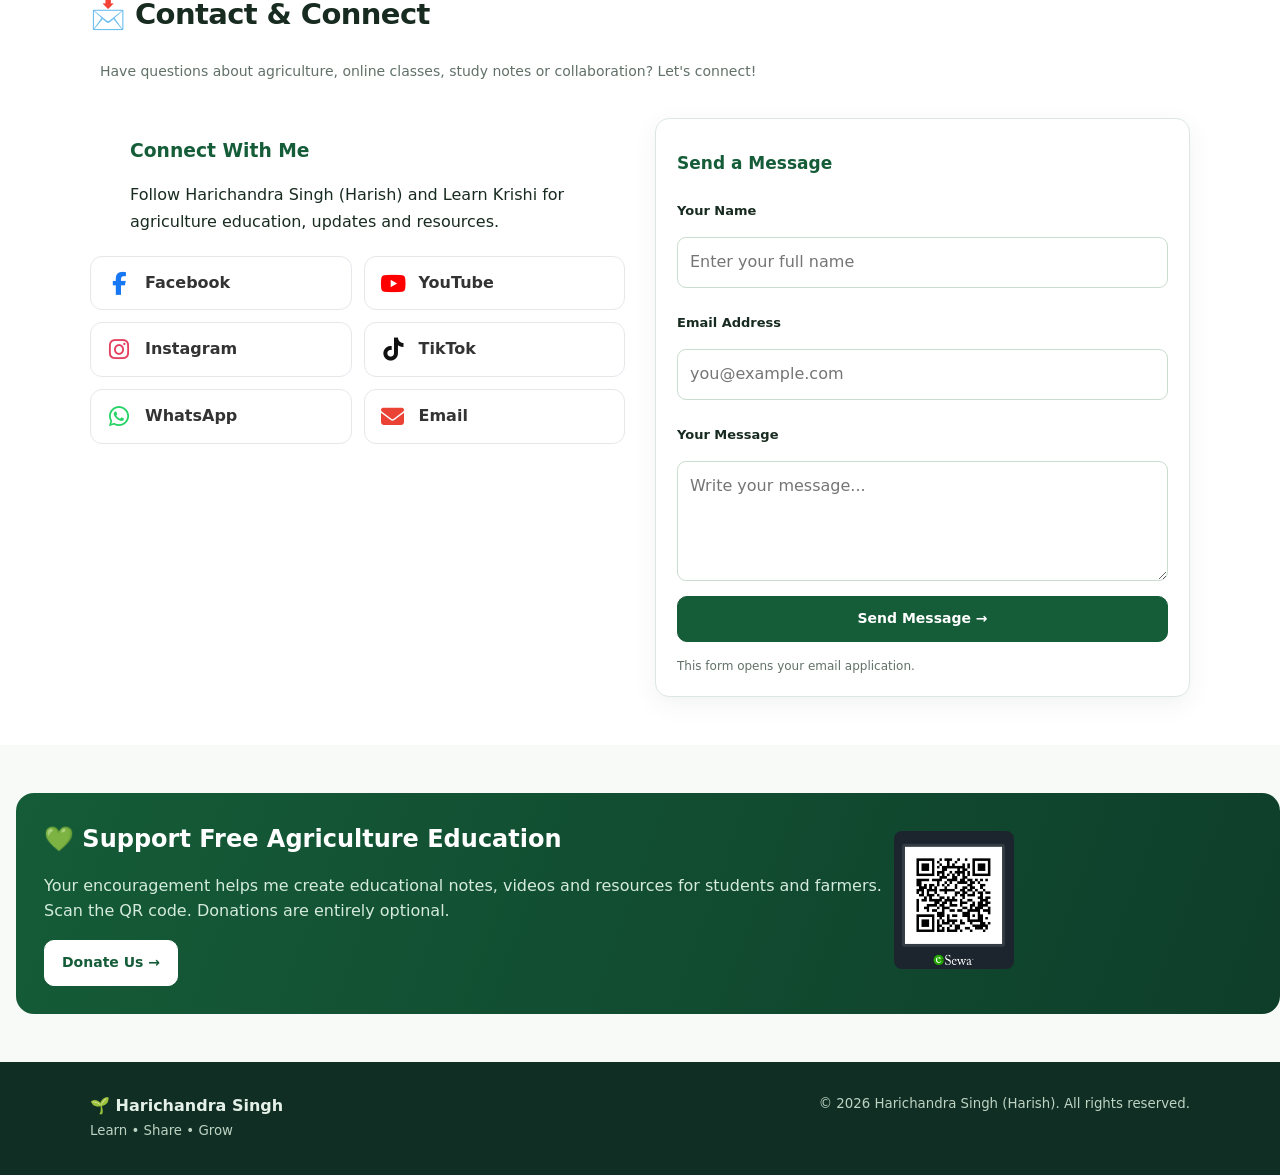
==== commit e5d7c729: "Fix stylesheet link path in index.html" ====
--- a/index.html
+++ b/index.html
@@ -17,7 +17,7 @@
   </title>
 
   <!-- Main CSS -->
-  <link rel="stylesheet" href="/css/index.css">
+  <link rel="stylesheet" href="css/index.css">
 
   <!-- Font Awesome -->
   <link rel="stylesheet"
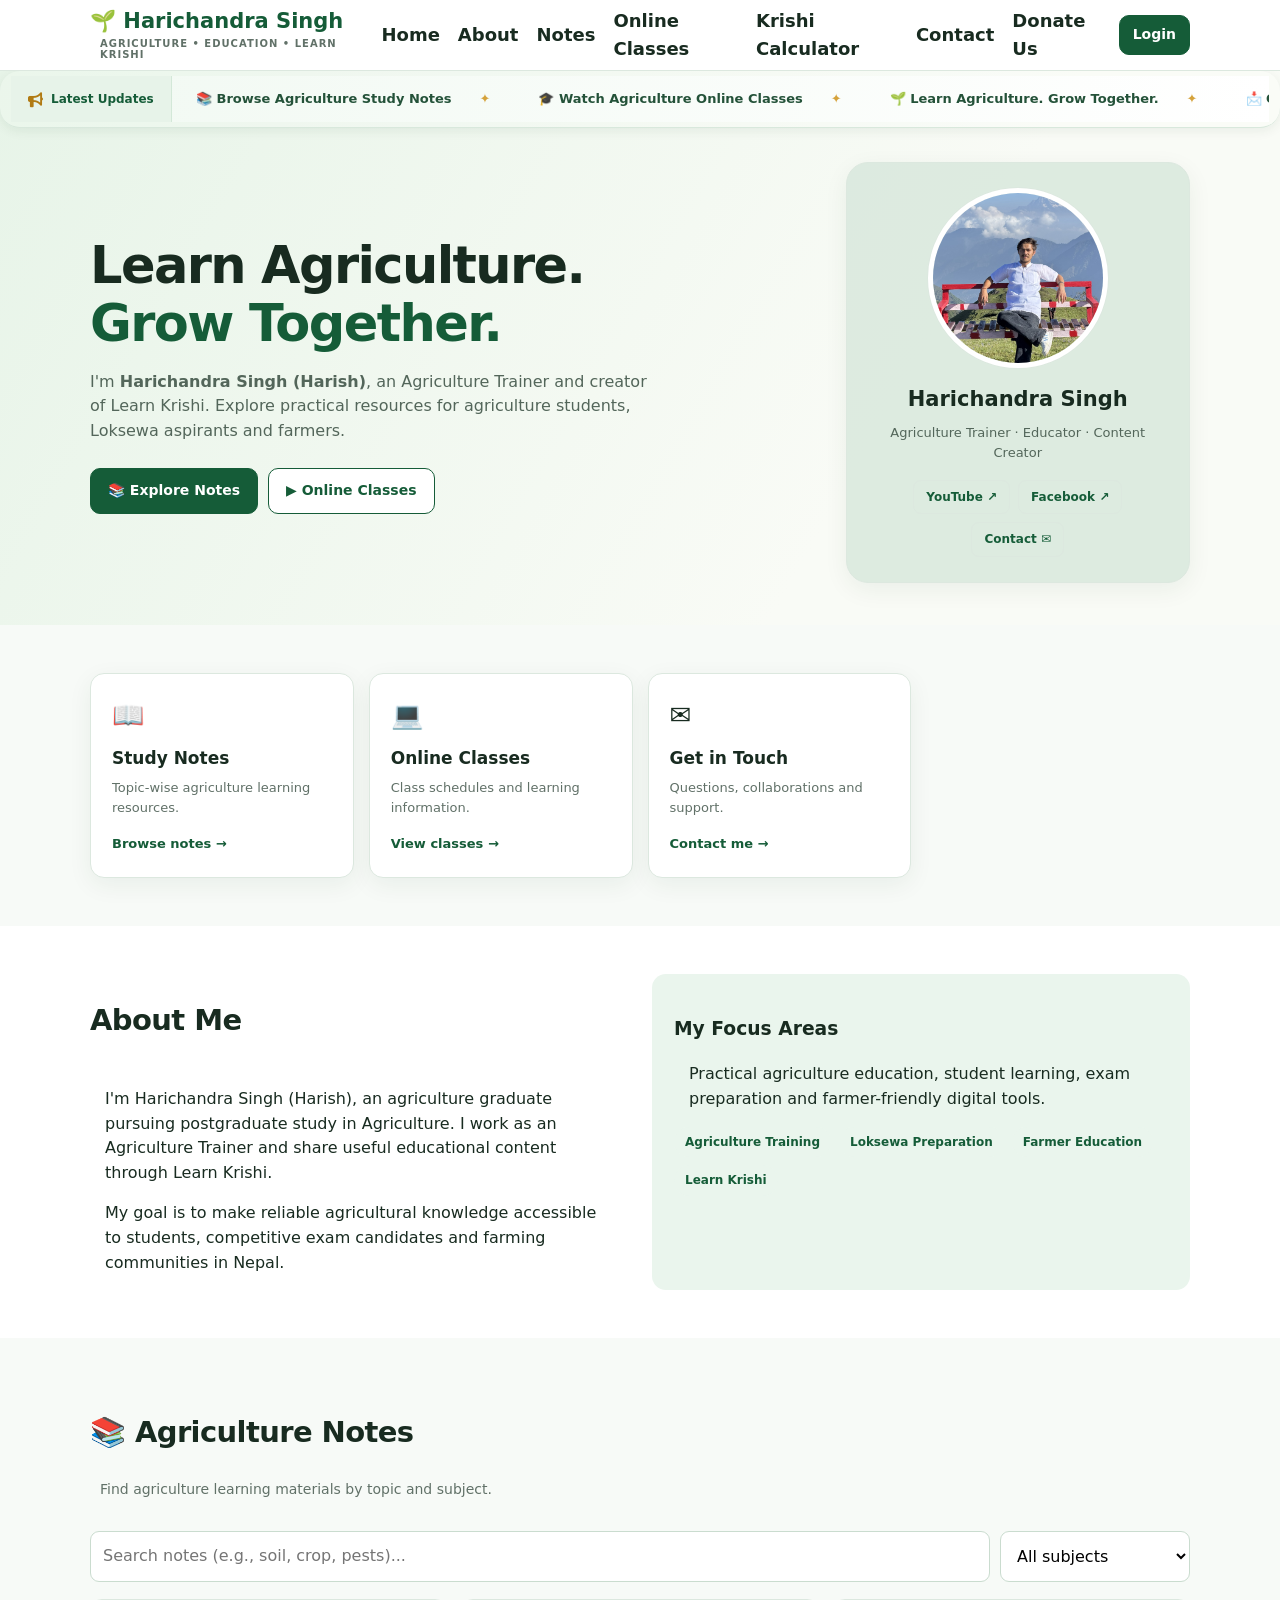
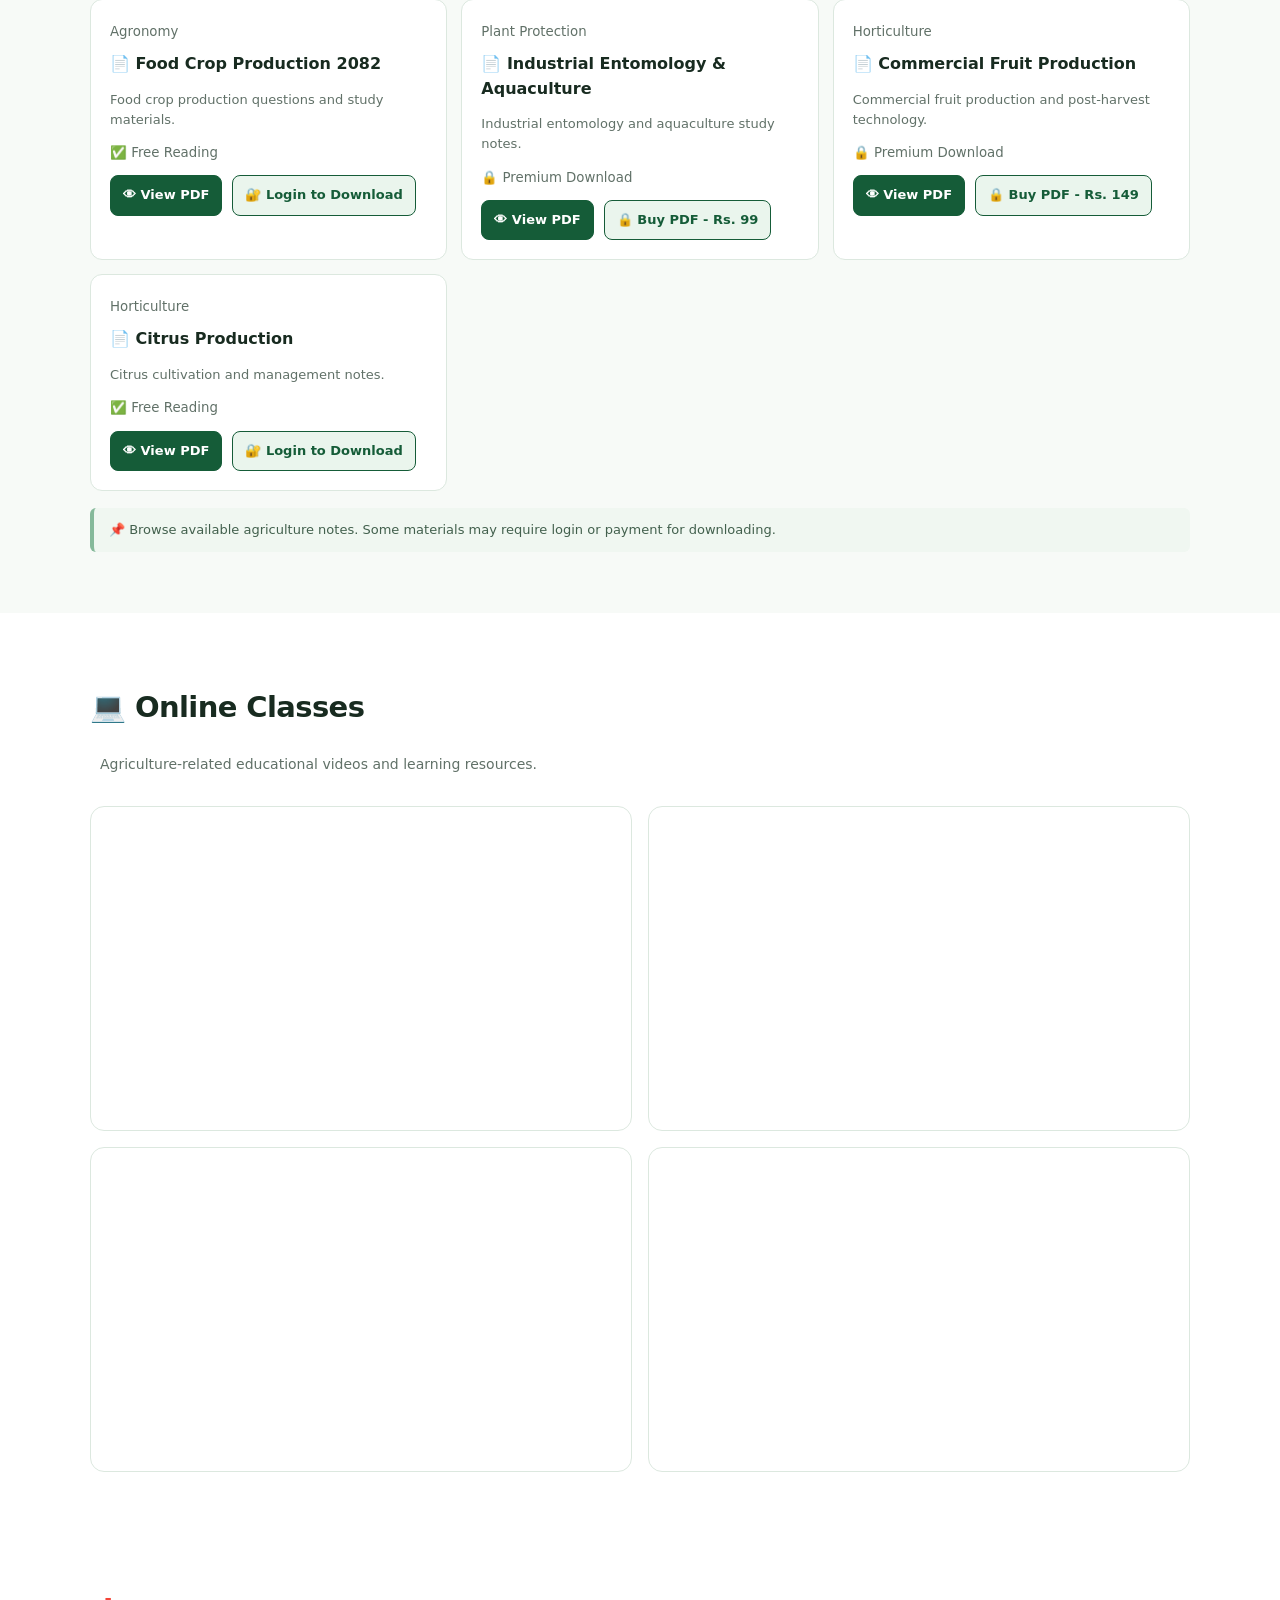
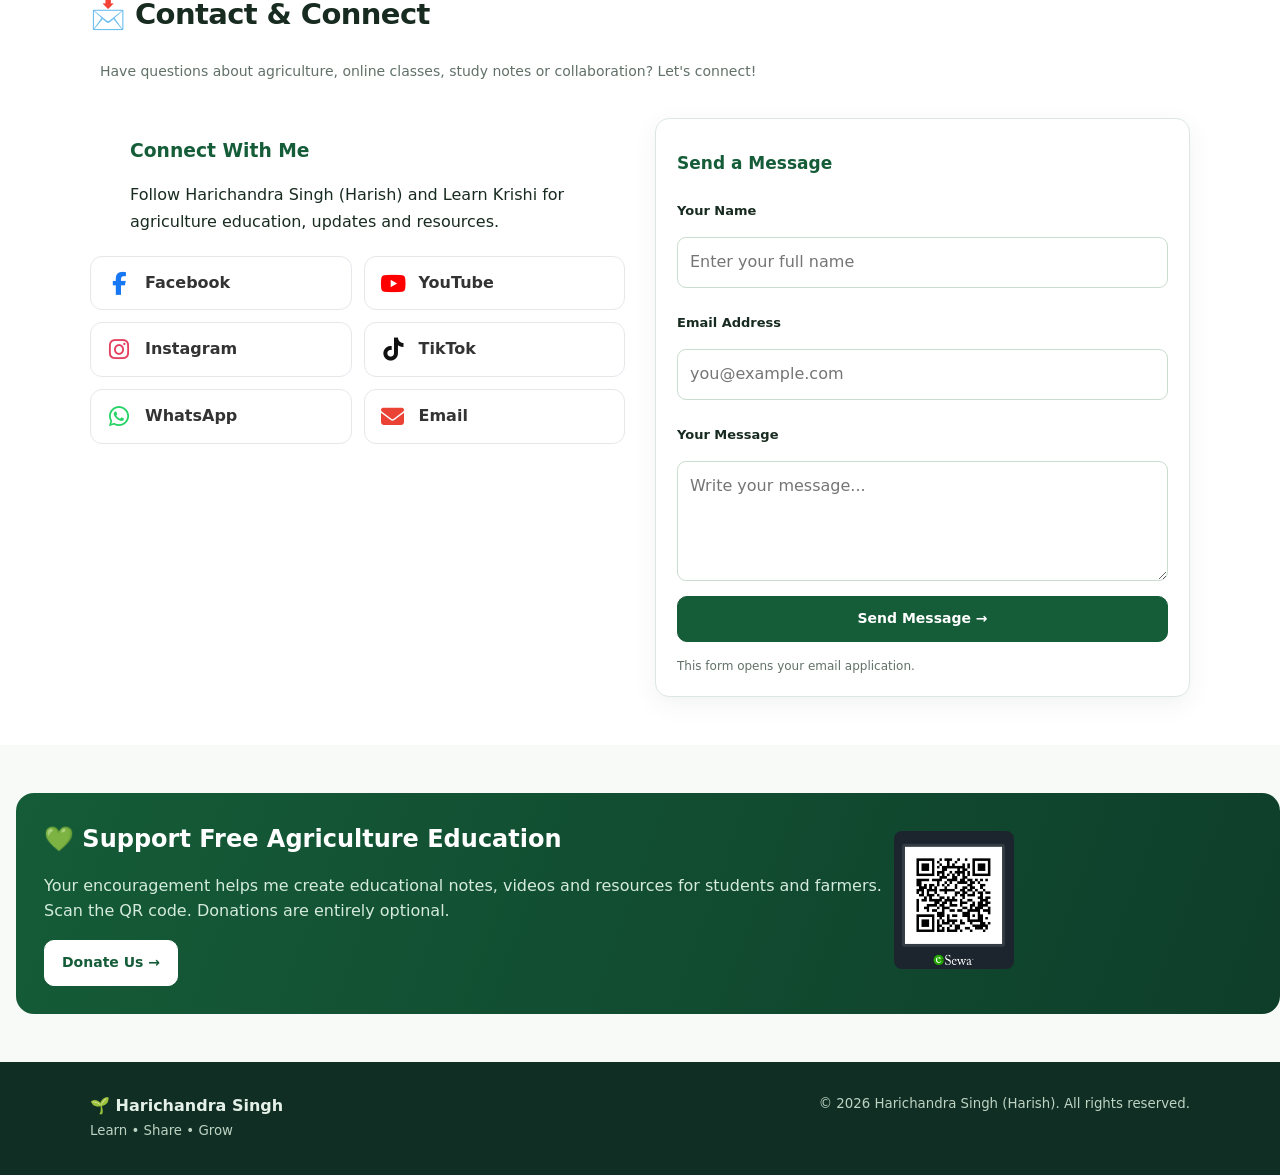
==== commit f9c4f85f: "Fix script tag path in index.html" ====
--- a/index.html
+++ b/index.html
@@ -883,7 +883,7 @@
      WEBSITE JAVASCRIPT
 ====================================== -->
 
-<script src="/js/index.js"></script>
+<script src="js/index.js"></script>
 
 </body>
 </html>
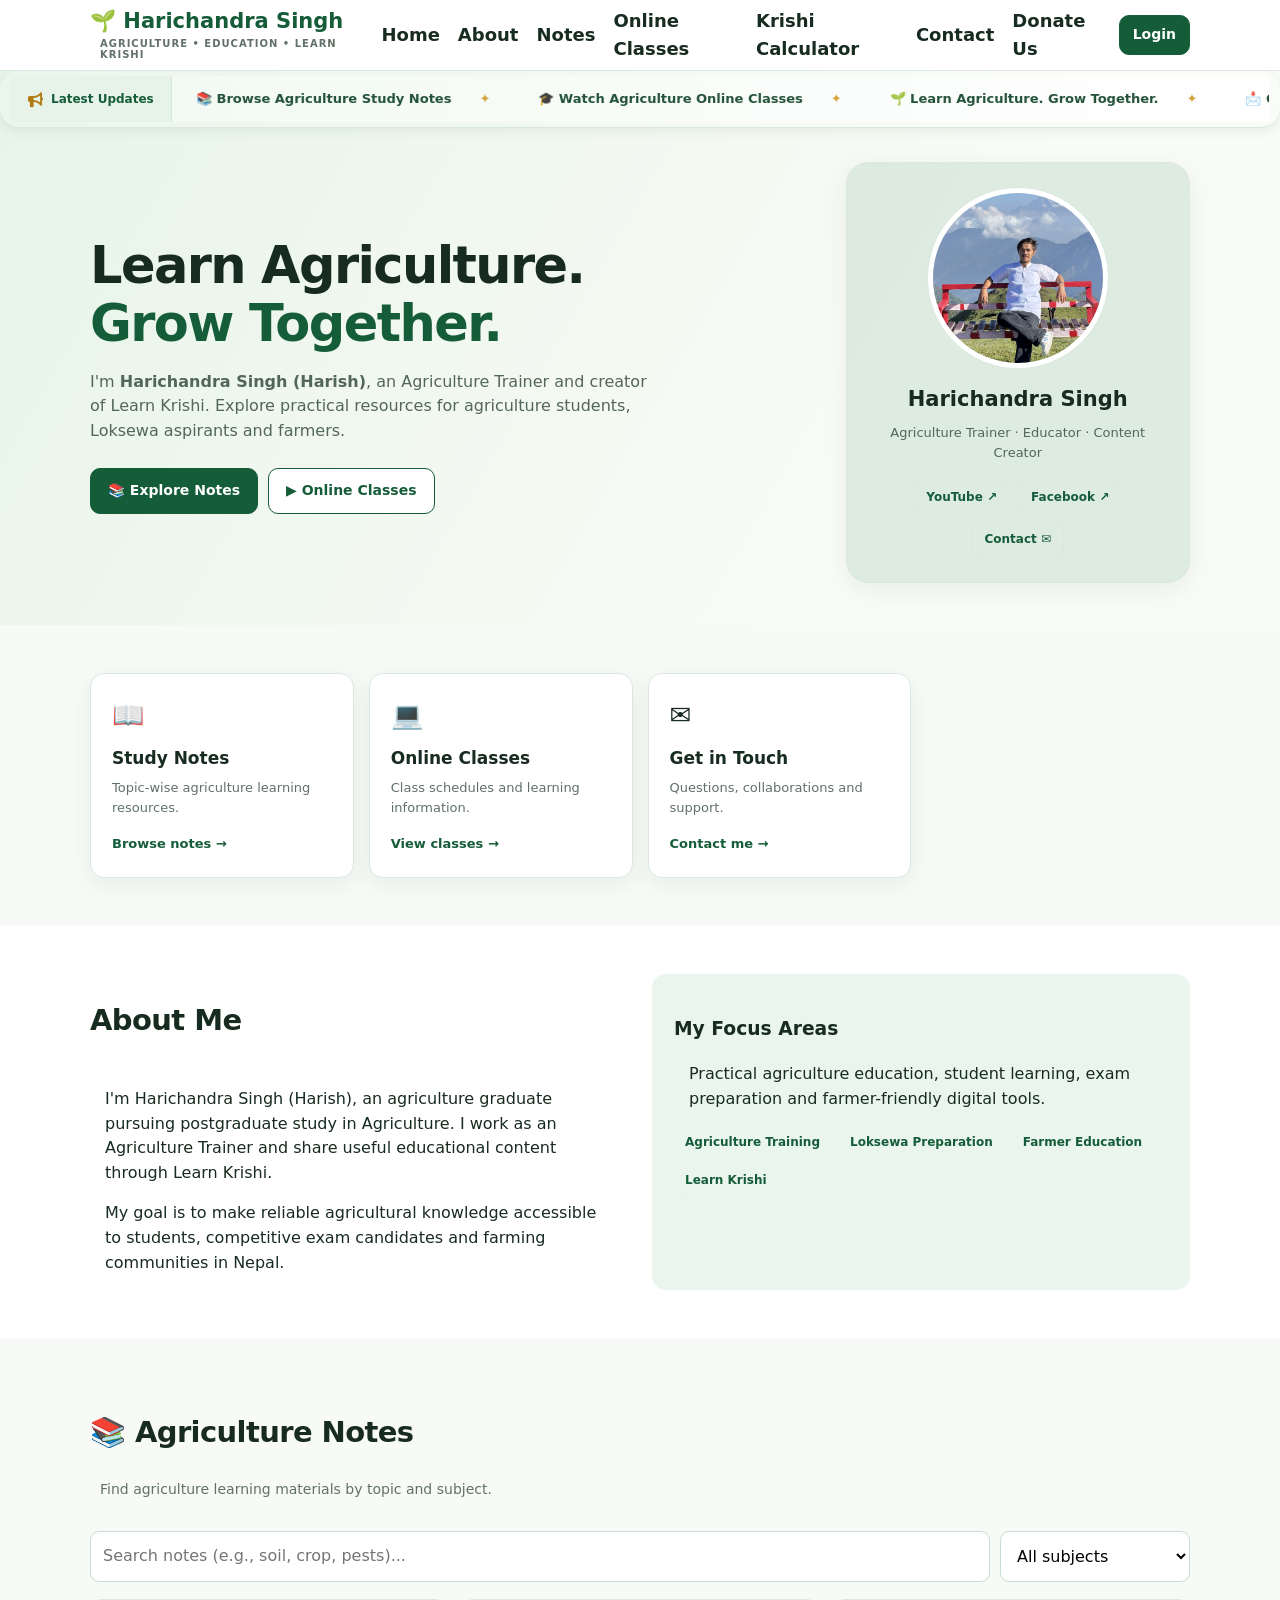
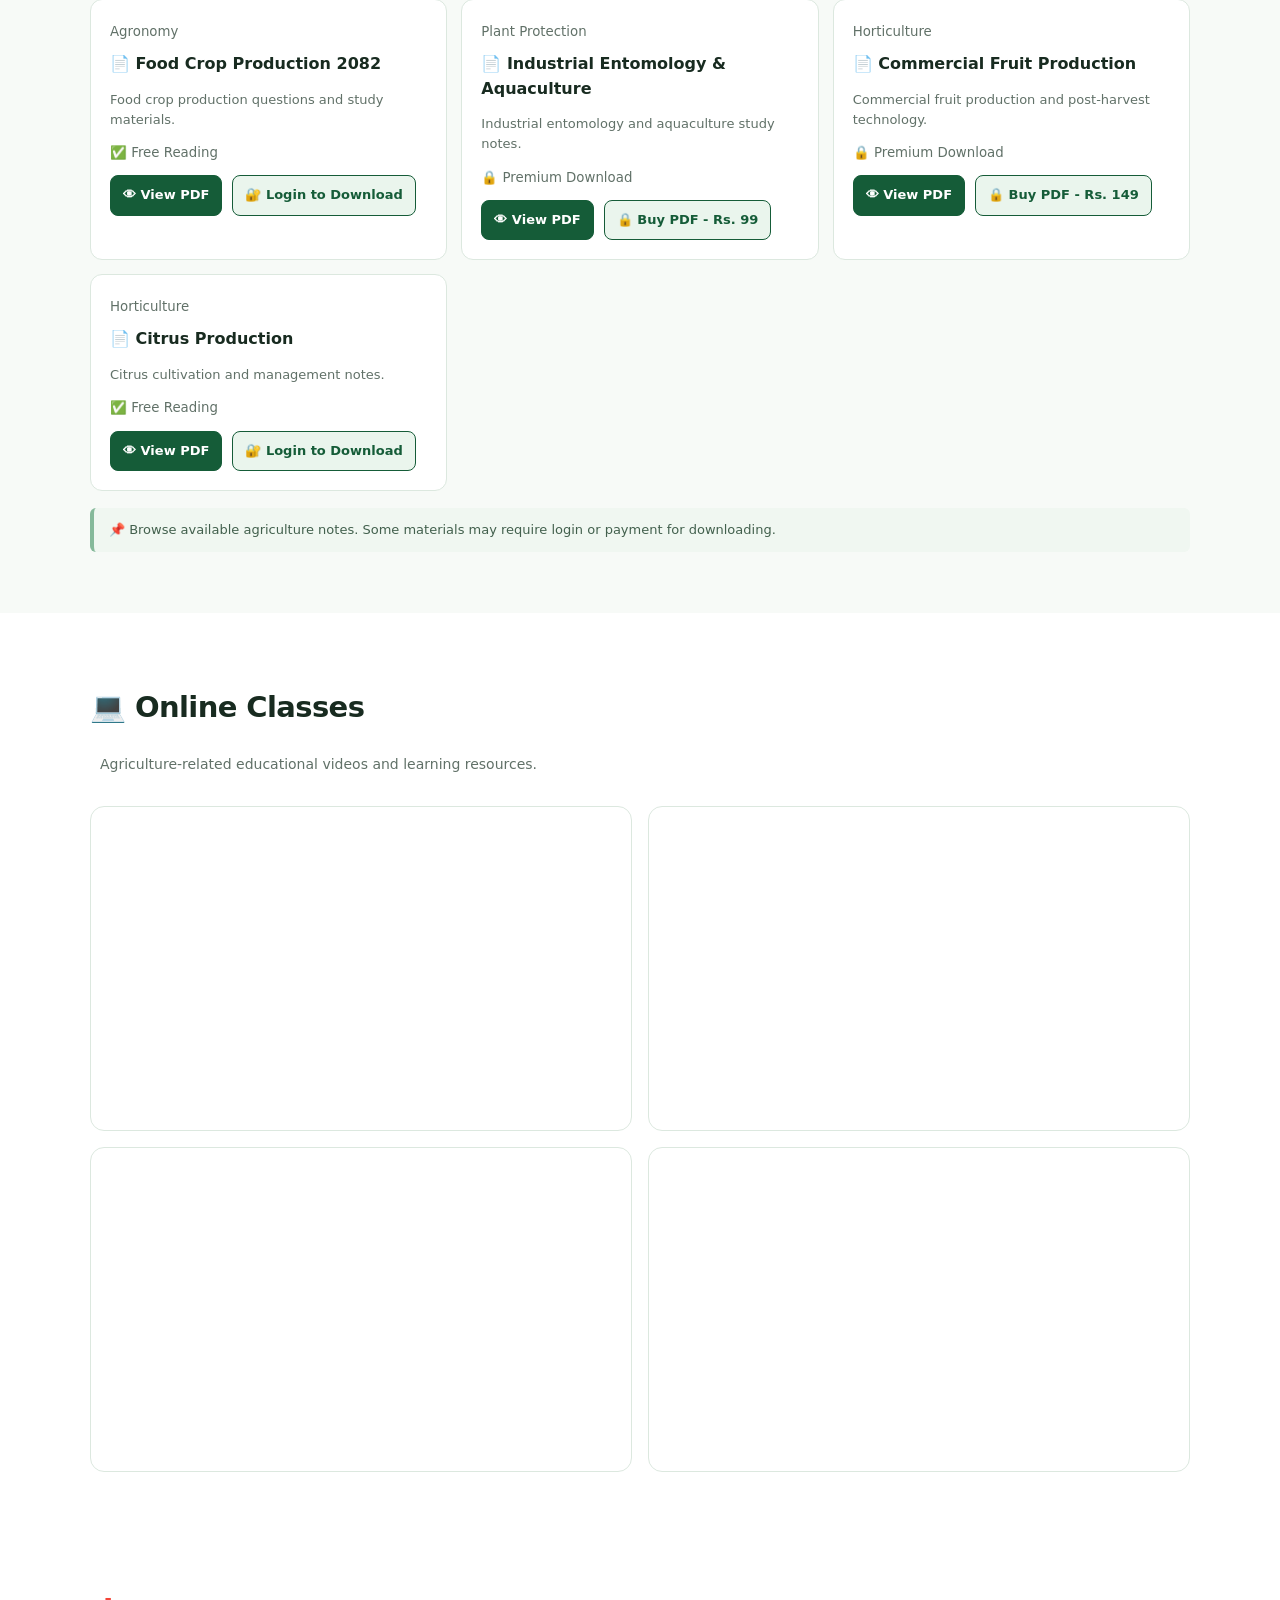
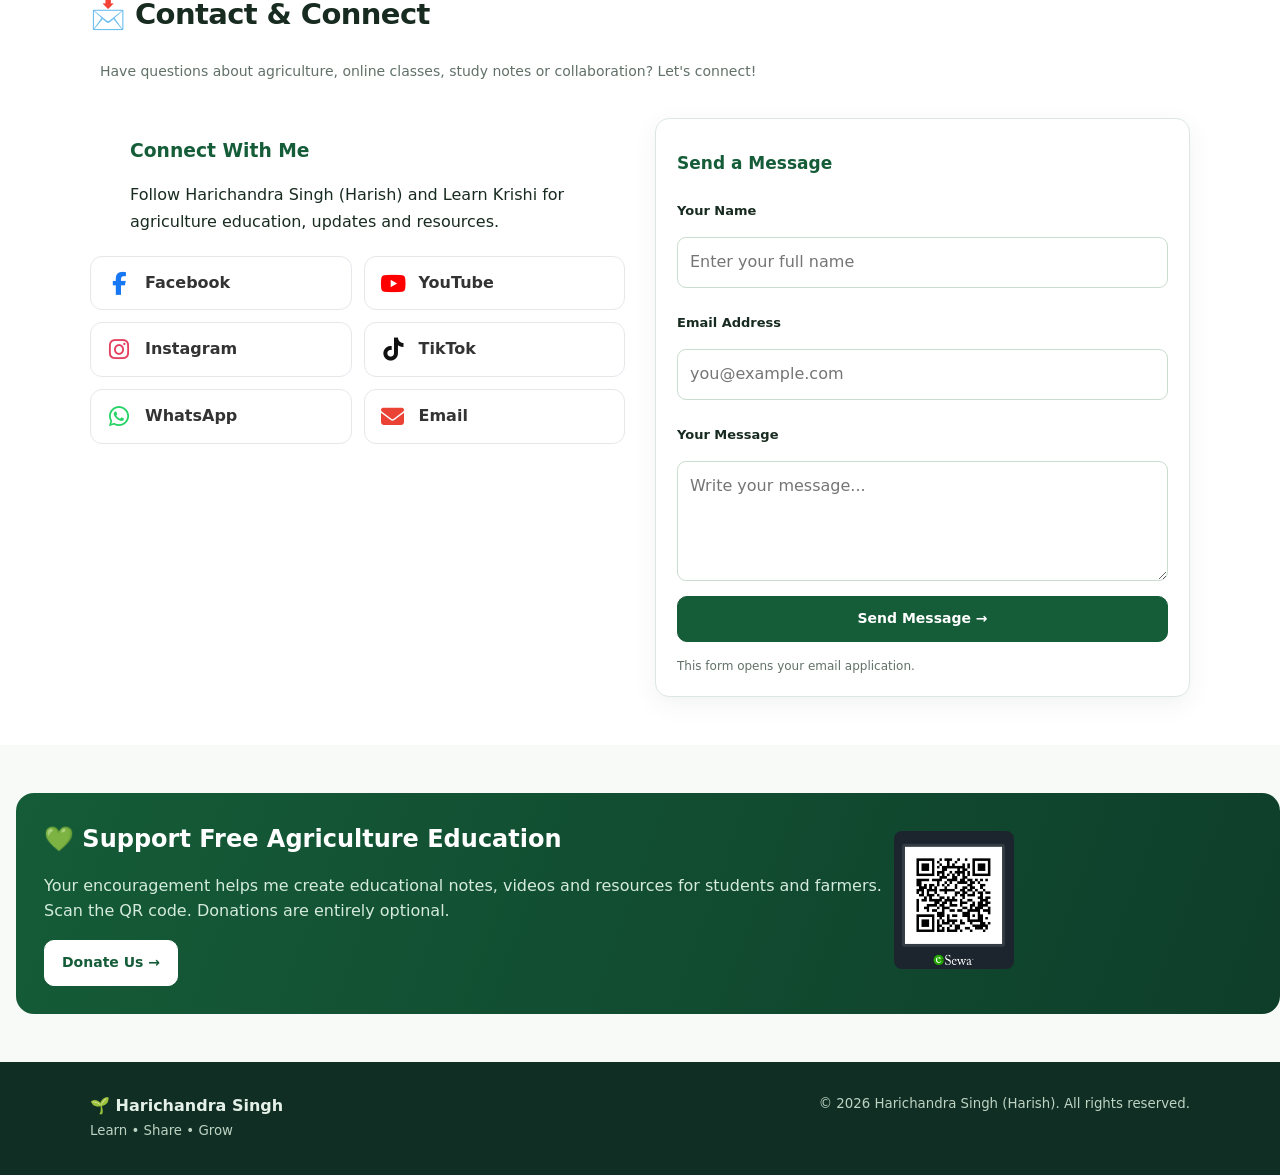
==== commit 12e6d85c: "Fix asset paths: use relative links for css, js, and Assets; remove leading slashes" ====
--- a/index.html
+++ b/index.html
@@ -17,7 +17,7 @@
   </title>
 
   <!-- Main CSS -->
-  <link rel="stylesheet" href="css/index.css">
+  <link rel="stylesheet" href="./css/index.css">
 
   <!-- Font Awesome -->
   <link rel="stylesheet"
@@ -60,7 +60,7 @@
       <a href="#notes">Notes</a>
       <a href="#classes">Online Classes</a>
 
-      <a href="/krishicalculator.html">
+      <a href="krishicalculator.html">
         Krishi Calculator
       </a>
 
@@ -201,7 +201,7 @@
 
       <div class="avatar">
 
-        <img src="/Assets/profile.jpg"
+        <img src="Assets/profile.jpg"
              alt="Harichandra Singh profile photo">
 
       </div>
@@ -751,7 +751,7 @@
 
     <div class="qr">
 
-      <img src="/Assets/payment.jpg"
+      <img src="Assets/payment.jpg"
            width="120"
            height="200"
            alt="Donation payment QR code">
@@ -883,7 +883,7 @@
      WEBSITE JAVASCRIPT
 ====================================== -->
 
-<script src="js/index.js"></script>
+<script src="./js/index.js"></script>
 
 </body>
 </html>
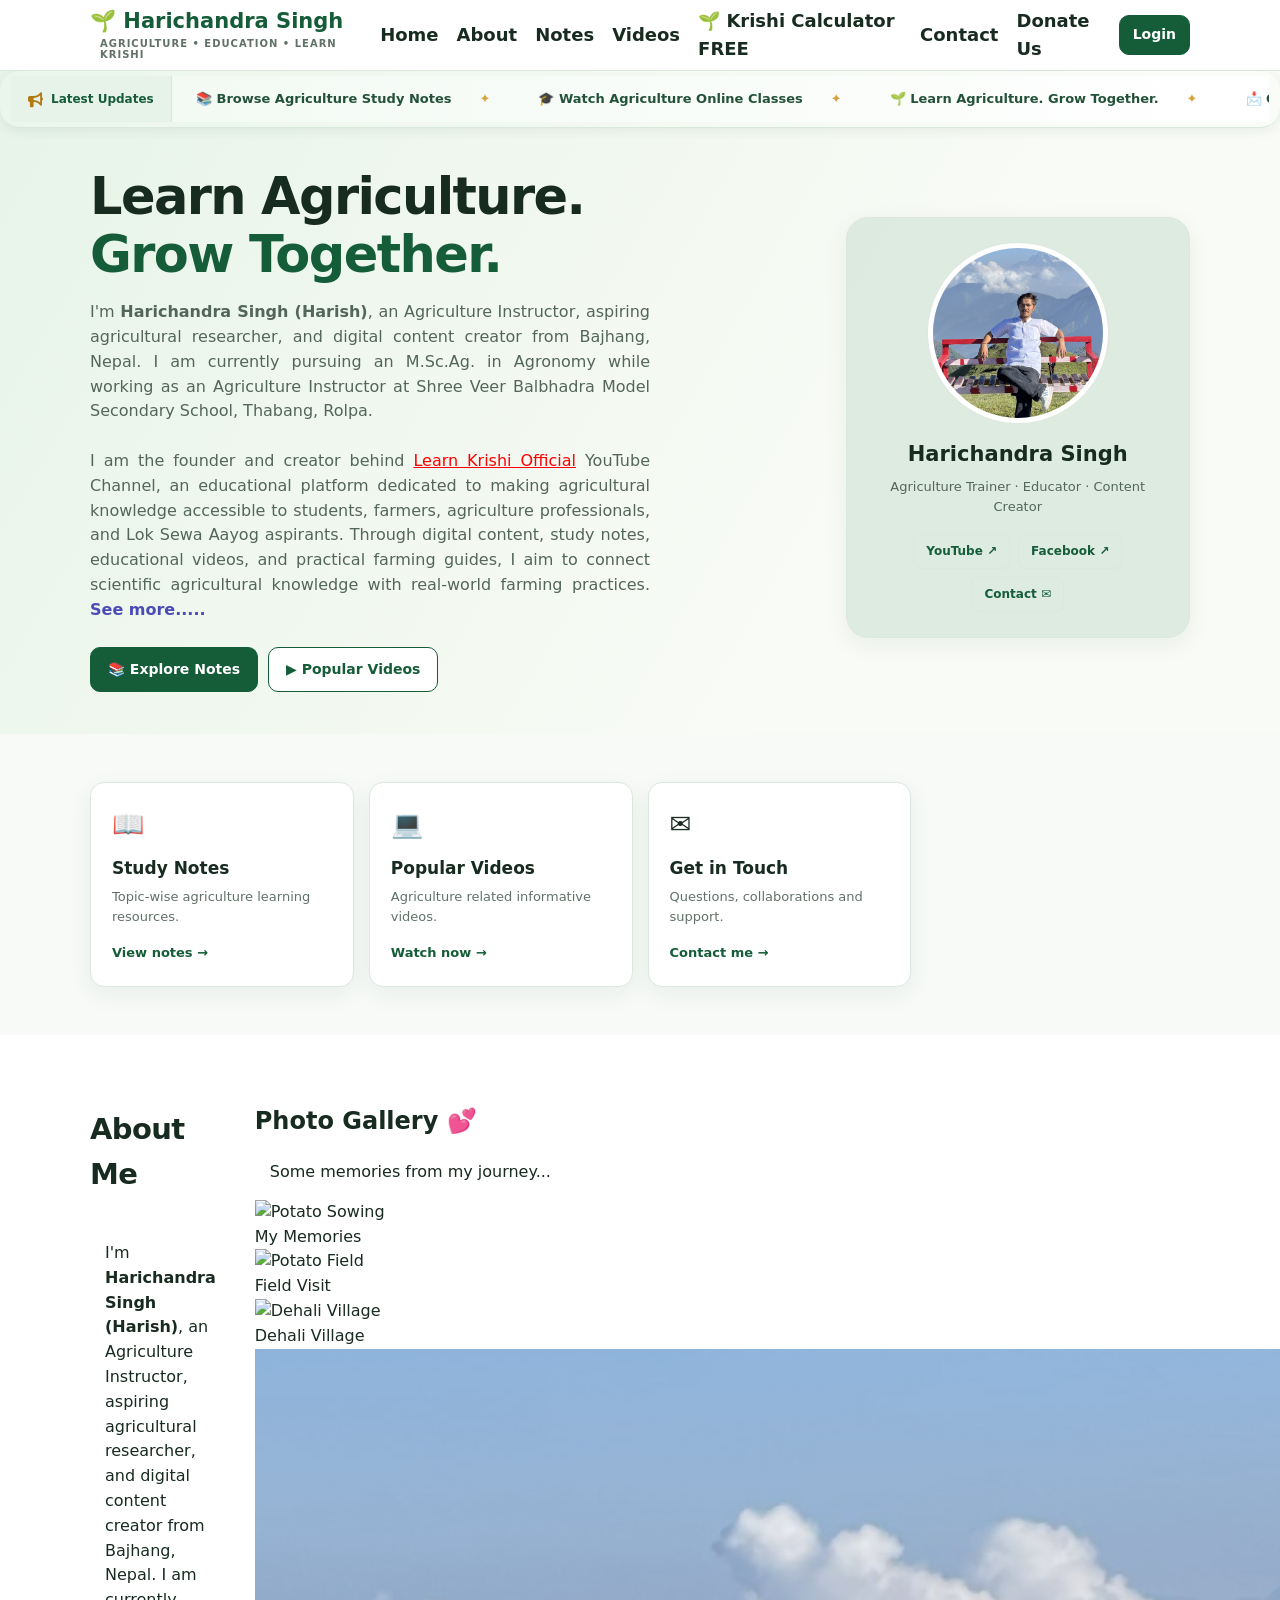
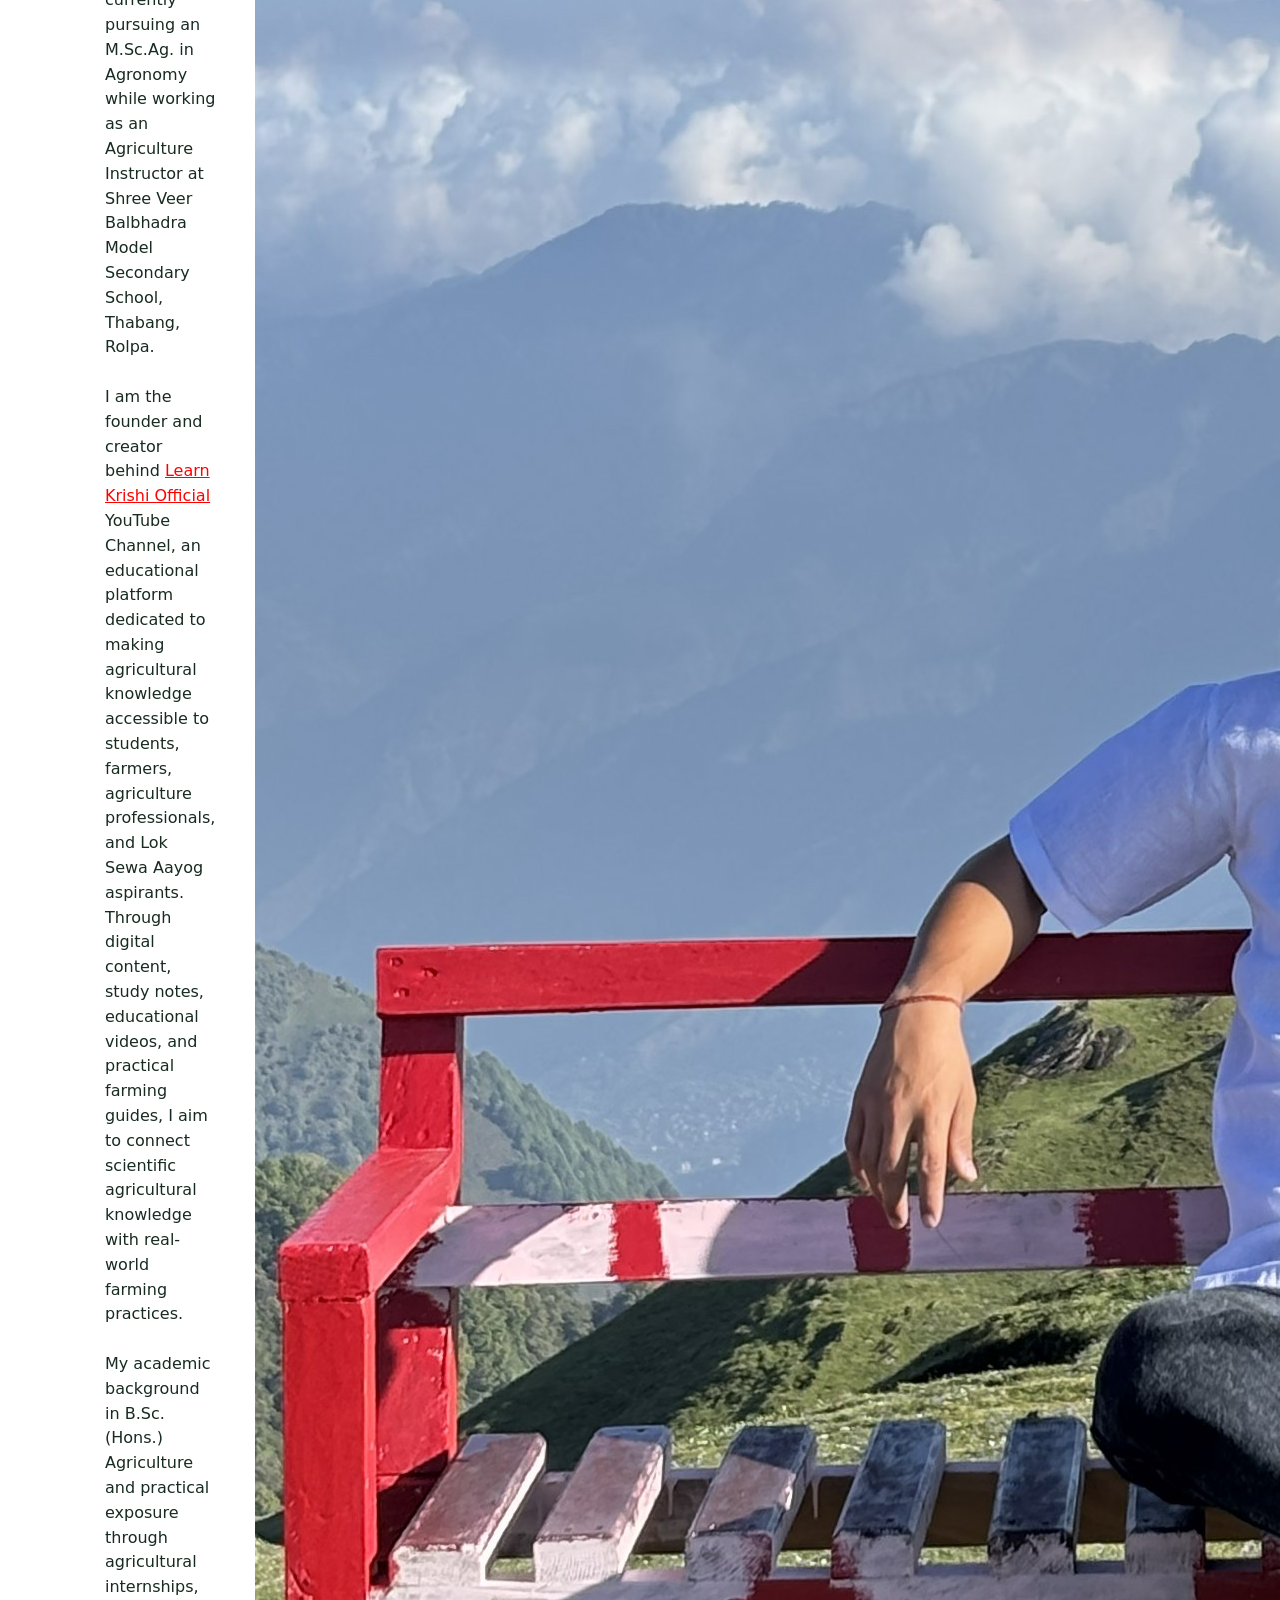
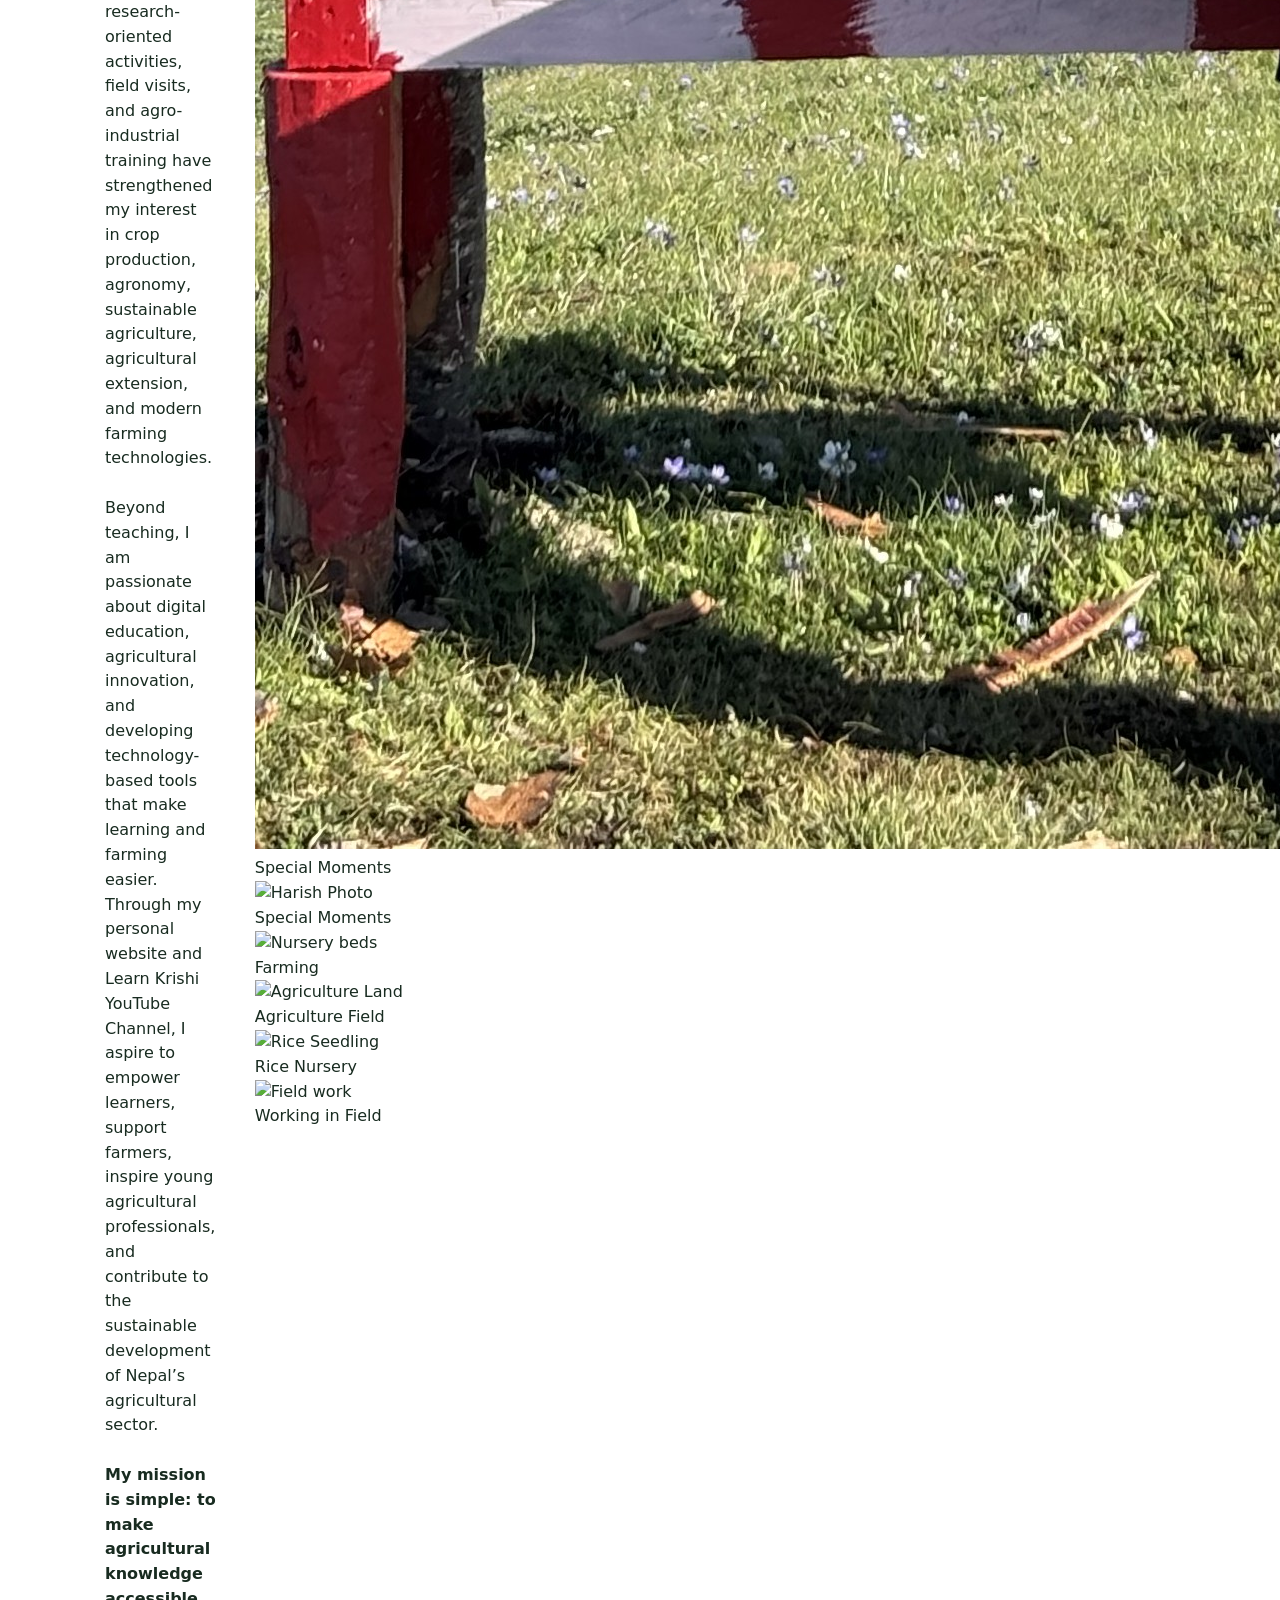
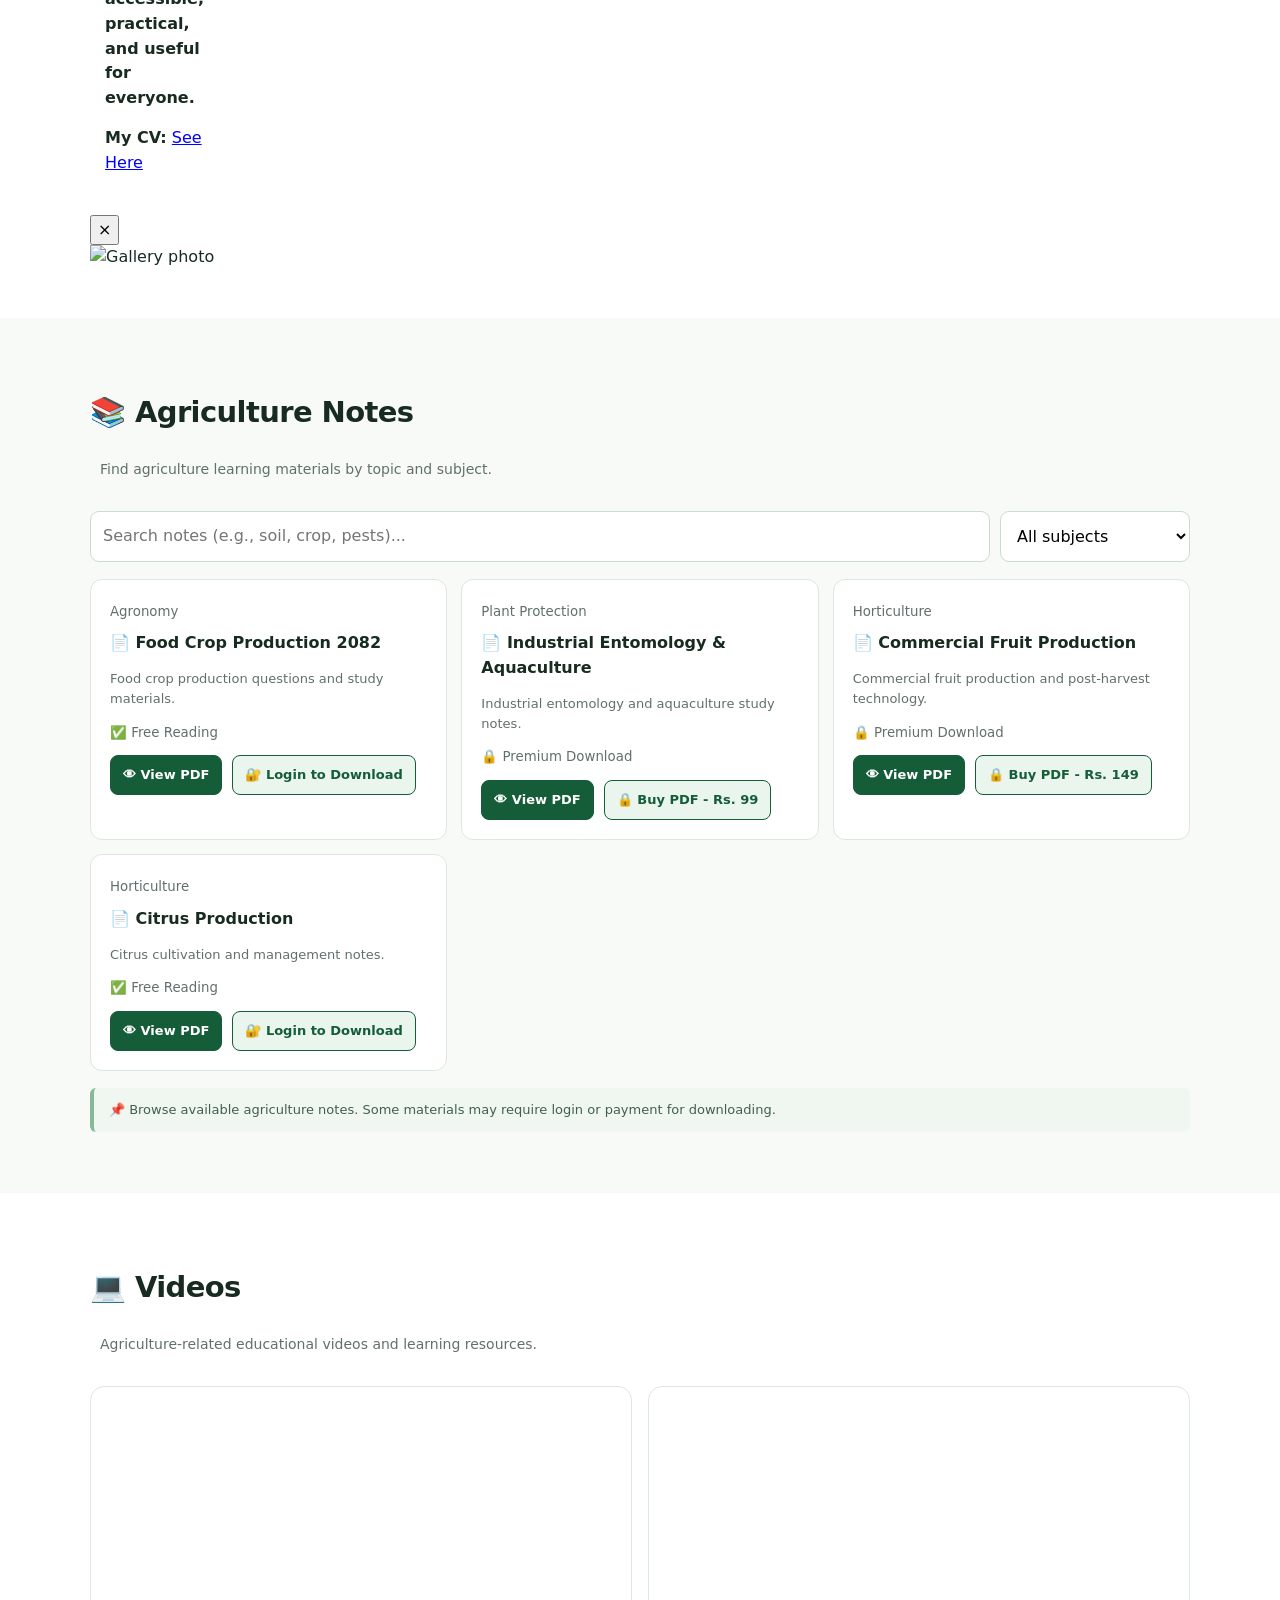
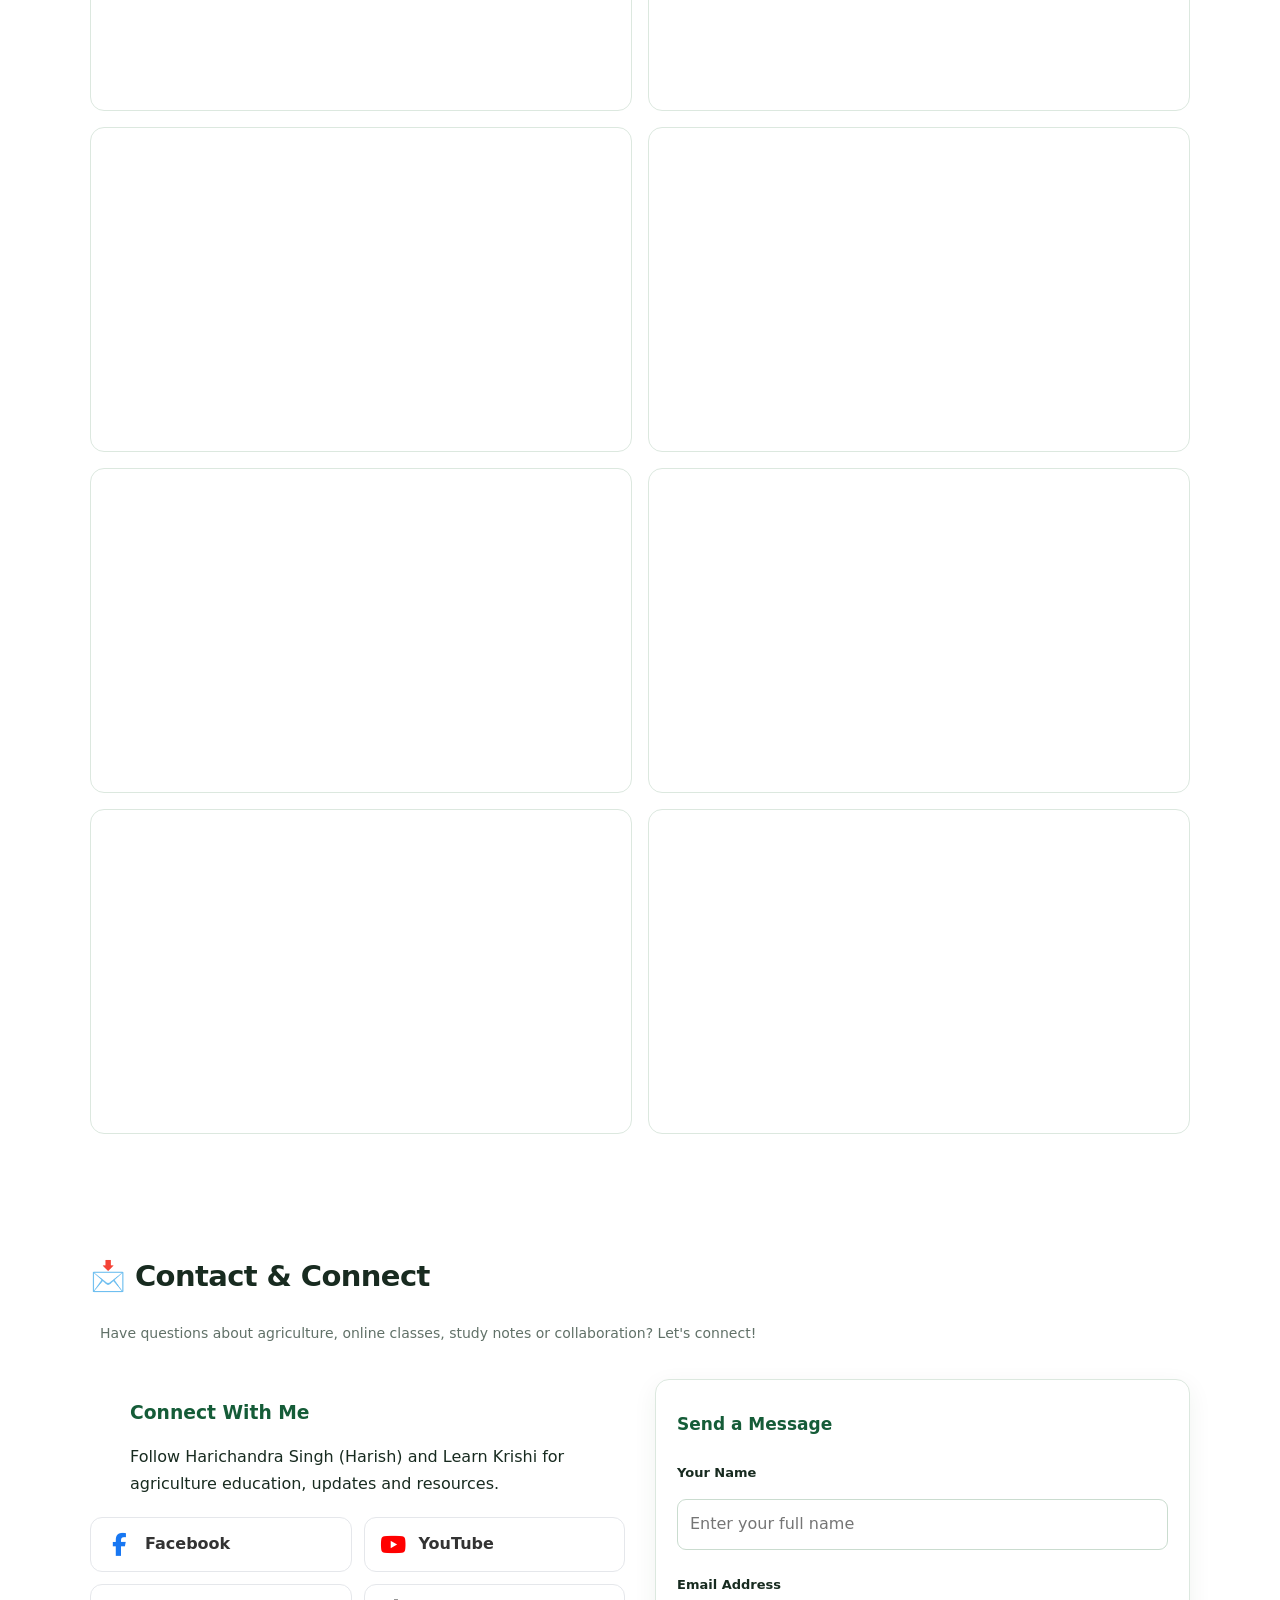
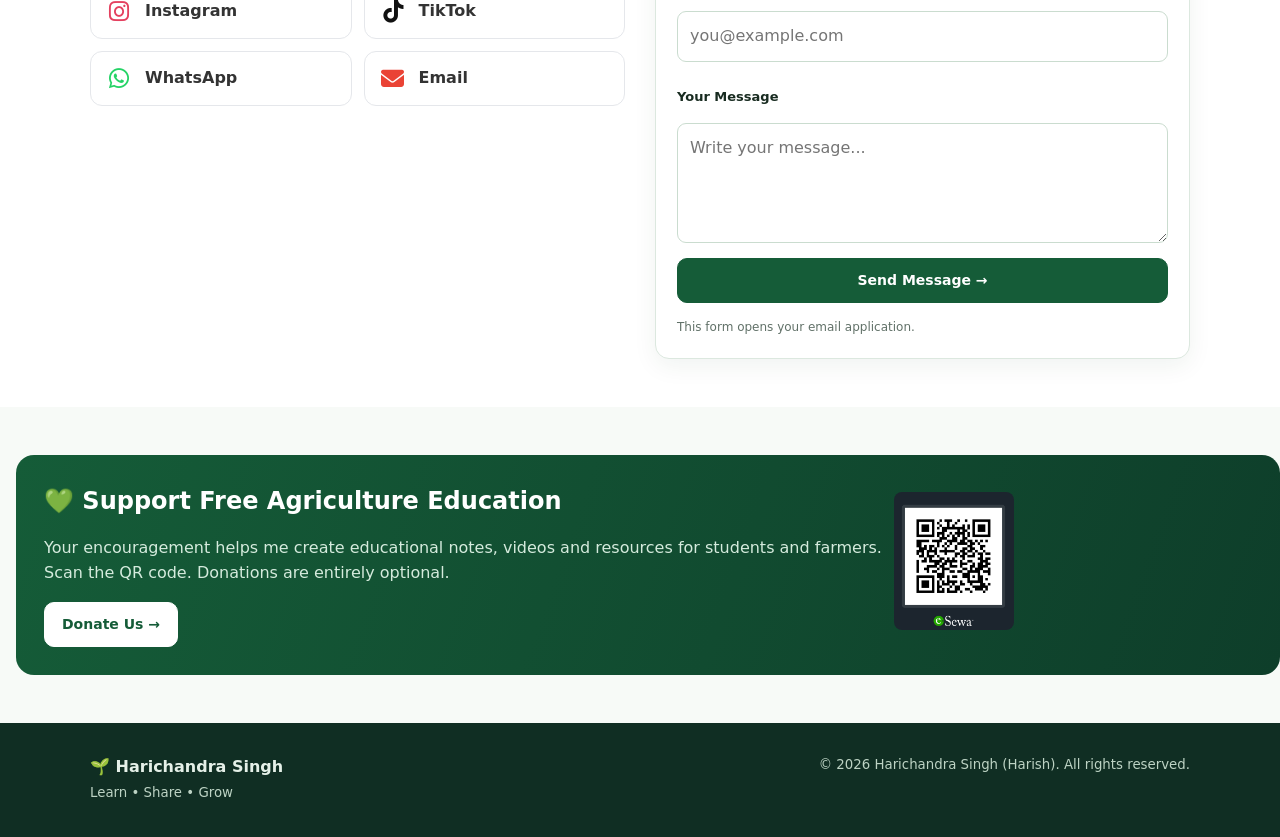
==== commit 168e7292: "Update index.html for navigation and content changes" ====
--- a/index.html
+++ b/index.html
@@ -17,7 +17,7 @@
   </title>
 
   <!-- Main CSS -->
-  <link rel="stylesheet" href="./css/index.css">
+  <link rel="stylesheet" href="/css/index.css">
 
   <!-- Font Awesome -->
   <link rel="stylesheet"
@@ -58,12 +58,14 @@
       <a href="#home">Home</a>
       <a href="#about">About</a>
       <a href="#notes">Notes</a>
-      <a href="#classes">Online Classes</a>
-
-      <a href="krishicalculator.html">
-        Krishi Calculator
+      <a href="#videos">Videos</a>
+      <a href="/krishicalculator.html" class="krishi-nav">
+  <span class="krishi-icon">🌱</span>
+  <span>Krishi Calculator</span>
+  <span class="new-badge">FREE</span>
+</a>
+
       </a>
-
       <a href="#contact">Contact</a>
       <a href="#donate">Donate Us</a>
 
@@ -97,8 +99,7 @@
     <!-- Special Occasion Greeting -->
 
     <div class="latest-wish"
-         id="latestWish"
-         hidden>
+         id="latestWish"hidden>
          <div class="celebration-icons" aria-hidden="true">
   <span class="celebration-icon">🎉</span>
   <span class="celebration-icon">🎊</span>
@@ -172,14 +173,14 @@
           <span>Grow Together.</span>
         </h1>
 
-        <p>
+        <p style="text-align: justify;"> 
           I'm
           <strong>Harichandra Singh (Harish)</strong>,
-          an Agriculture Trainer and creator of
-          Learn Krishi. Explore practical resources
-          for agriculture students, Loksewa
-          aspirants and farmers.
-        </p>
+         an Agriculture Instructor, aspiring agricultural researcher, and digital content creator from Bajhang, Nepal. I am currently pursuing an M.Sc.Ag. in Agronomy while working as an Agriculture Instructor at Shree Veer Balbhadra Model Secondary School, Thabang, Rolpa.
+         <br>
+         <br>
+        I am the founder and creator behind <a style="text-decoration: underline; color: red;" href="https://youtube.com/@learnkrishi">Learn Krishi Official</a> YouTube Channel, an educational platform dedicated to making agricultural knowledge accessible to students, farmers, agriculture professionals, and Lok Sewa Aayog aspirants. Through digital content, study notes, educational videos, and practical farming guides, I aim to connect scientific agricultural knowledge with real-world farming practices. <a style="text-decoration: solid;color: rgb(75, 75, 182);" href="#about"><b>See more.....</b></a>
+        <br></p>
 
         <div class="actions">
 
@@ -188,7 +189,7 @@
           </a>
 
           <a class="btn outline" href="#classes">
-            ▶ Online Classes
+            ▶ Popular Videos
           </a>
 
         </div>
@@ -201,7 +202,7 @@
 
       <div class="avatar">
 
-        <img src="Assets/profile.jpg"
+        <img src="/Assets/profile.jpg"
              alt="Harichandra Singh profile photo">
 
       </div>
@@ -260,23 +261,23 @@
         </p>
 
         <span class="textlink">
-          Browse notes →
+          View notes →
         </span>
 
       </a>
 
-      <a class="card" href="#classes">
+      <a class="card" href="#videos">
 
         <span class="emoji">💻</span>
 
-        <h3>Online Classes</h3>
+        <h3>Popular Videos</h3>
 
         <p>
-          Class schedules and learning information.
+          Agriculture related informative videos.
         </p>
 
         <span class="textlink">
-          View classes →
+          Watch now →
         </span>
 
       </a>
@@ -318,56 +319,118 @@
           <h2>About Me</h2>
         </div>
       </div>
-
       <p>
-        I'm Harichandra Singh (Harish),
-        an agriculture graduate pursuing
-        postgraduate study in Agriculture.
-        I work as an Agriculture Trainer
-        and share useful educational content
-        through Learn Krishi.
-      </p>
-
-      <p>
-        My goal is to make reliable agricultural
-        knowledge accessible to students,
-        competitive exam candidates and
-        farming communities in Nepal.
-      </p>
-
-    </div>
-
-    <div class="aboutbox">
-
-      <h3>My Focus Areas</h3>
-
-      <p>
-        Practical agriculture education,
-        student learning, exam preparation
-        and farmer-friendly digital tools.
-      </p>
-
-      <div class="tags">
-
-        <span class="tag">
-          Agriculture Training
-        </span>
-
-        <span class="tag">
-          Loksewa Preparation
-        </span>
-
-        <span class="tag">
-          Farmer Education
-        </span>
-
-        <span class="tag">
-          Learn Krishi
-        </span>
-
-      </div>
-
-    </div>
+      I'm
+          <strong>Harichandra Singh (Harish)</strong>,
+         an Agriculture Instructor, aspiring agricultural researcher, and digital content creator from Bajhang, Nepal. I am currently pursuing an M.Sc.Ag. in Agronomy while working as an Agriculture Instructor at Shree Veer Balbhadra Model Secondary School, Thabang, Rolpa.
+         <br>
+         <br>
+        I am the founder and creator behind <a style="text-decoration: underline; color: red;" href="https://youtube.com/@learnkrishi">Learn Krishi Official</a> YouTube Channel, an educational platform dedicated to making agricultural knowledge accessible to students, farmers, agriculture professionals, and Lok Sewa Aayog aspirants. Through digital content, study notes, educational videos, and practical farming guides, I aim to connect scientific agricultural knowledge with real-world farming practices.
+        <br>
+        <br>
+        My academic background in B.Sc. (Hons.) Agriculture and practical exposure through agricultural internships, research-oriented activities, field visits, and agro-industrial training have strengthened my interest in crop production, agronomy, sustainable agriculture, agricultural extension, and modern farming technologies.
+        <br>
+        <br>
+        Beyond teaching, I am passionate about digital education, agricultural innovation, and developing technology-based tools that make learning and farming easier. Through my personal website and Learn Krishi YouTube Channel, I aspire to empower learners, support farmers, inspire young agricultural professionals, and contribute to the sustainable development of Nepal’s agricultural sector.
+        <br>
+        <br>
+        <b>My mission is simple: to make agricultural knowledge accessible, practical, and useful for everyone.</b>
+        <br>
+          <p ><b>My CV:</b> <a target="_blank" style="text-decoration: underline; color: blue;" href="https://drive.google.com/file/d/1ktaUt3yWUm4R9Ec-zdv6XoWED7-6iaci/view?usp=drive_link">See Here</a></p> 
+        </p>
+
+
+    
+    </div>
+
+    <!-- <div class="gallery">
+
+      <h3>Photo Gallery 💕</h3>
+      <img src="/Assets/profile.jpg" alt="Image">
+      <img src="/Assets/bajhang.jpg" alt="Potato Field">
+      <img src="/Assets/dehali village.jpg" alt="Dehali Village">
+      <img src="/Assets/potato sowing.jpg" alt="Potato Sowing">
+      <img src="/Assets/IMG_8331.HEIC" alt="Harish Image">
+      </div> -->
+
+<section id="gallery" class="photo-gallery">
+  <h2>Photo Gallery 💕</h2>
+  <p class="gallery-subtitle">
+    Some memories from my journey...
+  </p>
+
+  <div class="gallery-grid">
+
+    <div class="gallery-item">
+      <img src="/Assets/potato sowing.jpg"
+           alt="Potato Sowing"
+           loading="lazy">
+      <div class="gallery-caption">My Memories</div>
+    </div>
+
+    <div class="gallery-item">
+      <img src="/Assets/bajhang.jpg"
+           alt="Potato Field"
+           loading="lazy">
+      <div class="gallery-caption">Field Visit</div>
+    </div>
+
+    <div class="gallery-item">
+      <img src="/Assets/dehali village.jpg"
+           alt="Dehali Village"
+           loading="lazy">
+      <div class="gallery-caption">Dehali Village</div>
+    </div>
+
+    <div class="gallery-item">
+      <img src="/Assets/profile.jpg"
+           alt="Harish Photo"
+           loading="lazy">
+      <div class="gallery-caption">Special Moments</div>
+    </div>
+    <div class="gallery-item">
+      <img src="/Assets/harish jalaki.jpg"
+           alt="Harish Photo"
+           loading="lazy">
+      <div class="gallery-caption">Special Moments</div>
+    </div>
+    <div class="gallery-item">
+      <img src="/Assets/beds.jpg"
+           alt="Nursery beds"
+           loading="lazy">
+      <div class="gallery-caption">Farming</div>
+    </div>
+    <div class="gallery-item">
+      <img src="/Assets/khet.jpg"
+           alt="Agriculture Land"
+           loading="lazy">
+      <div class="gallery-caption">Agriculture Field</div>
+    </div>
+    <div class="gallery-item">
+      <img src="/Assets/rice seedling.jpg"
+           alt="Rice Seedling"
+           loading="lazy">
+      <div class="gallery-caption">Rice Nursery</div>
+    </div>
+    <div class="gallery-item">
+      <img src="/Assets/working.jpg"
+           alt="Field work"
+           loading="lazy">
+      <div class="gallery-caption">Working in Field</div>
+    </div>
+
+  </div>
+</section>
+
+<!-- Fullscreen Photo Viewer -->
+<div id="galleryLightbox" class="gallery-lightbox">
+  <button id="galleryClose" aria-label="Close photo">
+    &times;
+  </button>
+  <img id="galleryFullImage" alt="Gallery photo">
+</div>
+
+
 
   </div>
 
@@ -428,10 +491,30 @@
           Horticulture
         </option>
 
-        <option value="Loksewa">
-          Loksewa
-        </option>
-
+        <option value="Loksewa JT/JTA">
+          Loksewa JT/JTA
+          </option>
+        <option value="Loksewa Ag Officer">
+          Loksewa Ag Officer
+          </option>
+          <option value="GK">
+          GK
+        </option>
+        <option value="IQ">
+          IQ
+        </option>
+        <option value="Public Management">
+          Public Management
+        </option>
+        <option value="9-12 Agriculture">
+          9-12 Agriculture
+        </option>
+        <option value="Google Drive">
+          Google Drive
+        </option>
+        <option value="Ag Diary">
+          Ag Diary
+        </option>
       </select>
 
     </div>
@@ -458,7 +541,7 @@
      ONLINE CLASSES
 ====================================== -->
 
-<section id="classes" class="section alt">
+<section id="videos" class="section alt">
 
   <div class="wrap">
 
@@ -466,7 +549,7 @@
 
       <div>
 
-        <h2>💻 Online Classes</h2>
+        <h2>💻 Videos</h2>
 
         <p>
           Agriculture-related educational videos
@@ -527,10 +610,30 @@
           referrerpolicy="strict-origin-when-cross-origin"
           allow="accelerometer; autoplay; clipboard-write; encrypted-media; gyroscope; picture-in-picture; web-share"
           allowfullscreen>
-        </iframe>
+      </iframe>
 
       </article>
-
+  <!-- New added videos: -->
+    <article class="class-card">
+
+        <iframe width="560" height="315" src="https://www.youtube.com/embed/8JLyXmbPvjY?si=2HqlYUIEsq3Yqwbr" title="YouTube video player" frameborder="0" allow="accelerometer; autoplay; clipboard-write; encrypted-media; gyroscope; picture-in-picture; web-share" referrerpolicy="strict-origin-when-cross-origin" allowfullscreen></iframe>
+
+      </article>
+       <article class="class-card">
+        <iframe width="560" height="315" src="https://www.youtube.com/embed/4UyTBUS01f0?si=rQVctIln2evgJqVQ" title="YouTube video player" frameborder="0" allow="accelerometer; autoplay; clipboard-write; encrypted-media; gyroscope; picture-in-picture; web-share" referrerpolicy="strict-origin-when-cross-origin" allowfullscreen></iframe>
+        
+
+      </article>
+       <article class="class-card">
+<iframe width="560" height="315" src="https://www.youtube.com/embed/GQdJlucG36E?si=85Pi7wNVW021nRda" title="YouTube video player" frameborder="0" allow="accelerometer; autoplay; clipboard-write; encrypted-media; gyroscope; picture-in-picture; web-share" referrerpolicy="strict-origin-when-cross-origin" allowfullscreen></iframe>
+        
+
+      </article>
+       <article class="class-card">
+
+        <iframe width="560" height="315" src="https://www.youtube.com/embed/3hMSRLqWdh8?si=h5aAQNLuJtknp2j5" title="YouTube video player" frameborder="0" allow="accelerometer; autoplay; clipboard-write; encrypted-media; gyroscope; picture-in-picture; web-share" referrerpolicy="strict-origin-when-cross-origin" allowfullscreen></iframe>
+
+      </article>
     </div>
 
   </div>
@@ -751,7 +854,7 @@
 
     <div class="qr">
 
-      <img src="Assets/payment.jpg"
+      <img src="/Assets/payment.jpg"
            width="120"
            height="200"
            alt="Donation payment QR code">
@@ -883,7 +986,7 @@
      WEBSITE JAVASCRIPT
 ====================================== -->
 
-<script src="./js/index.js"></script>
+<script src="/js/index.js"></script>
 
 </body>
 </html>
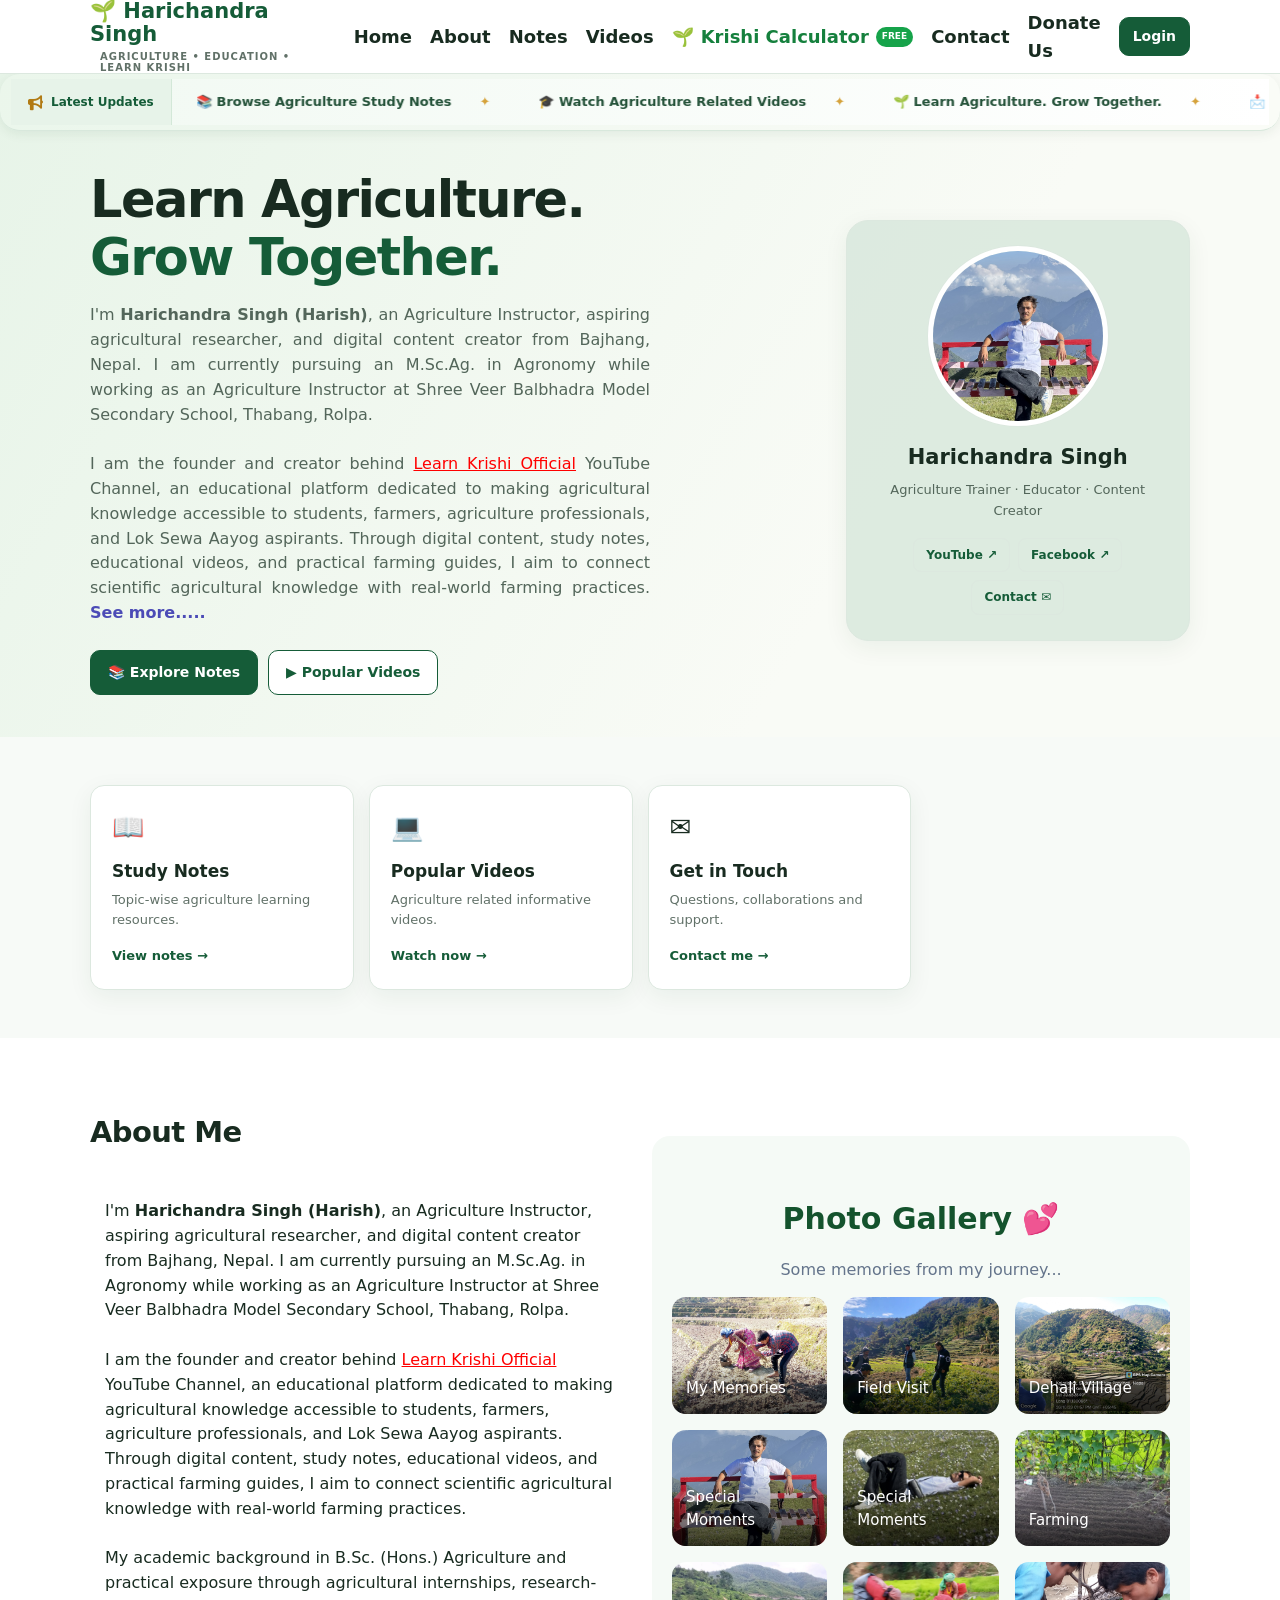
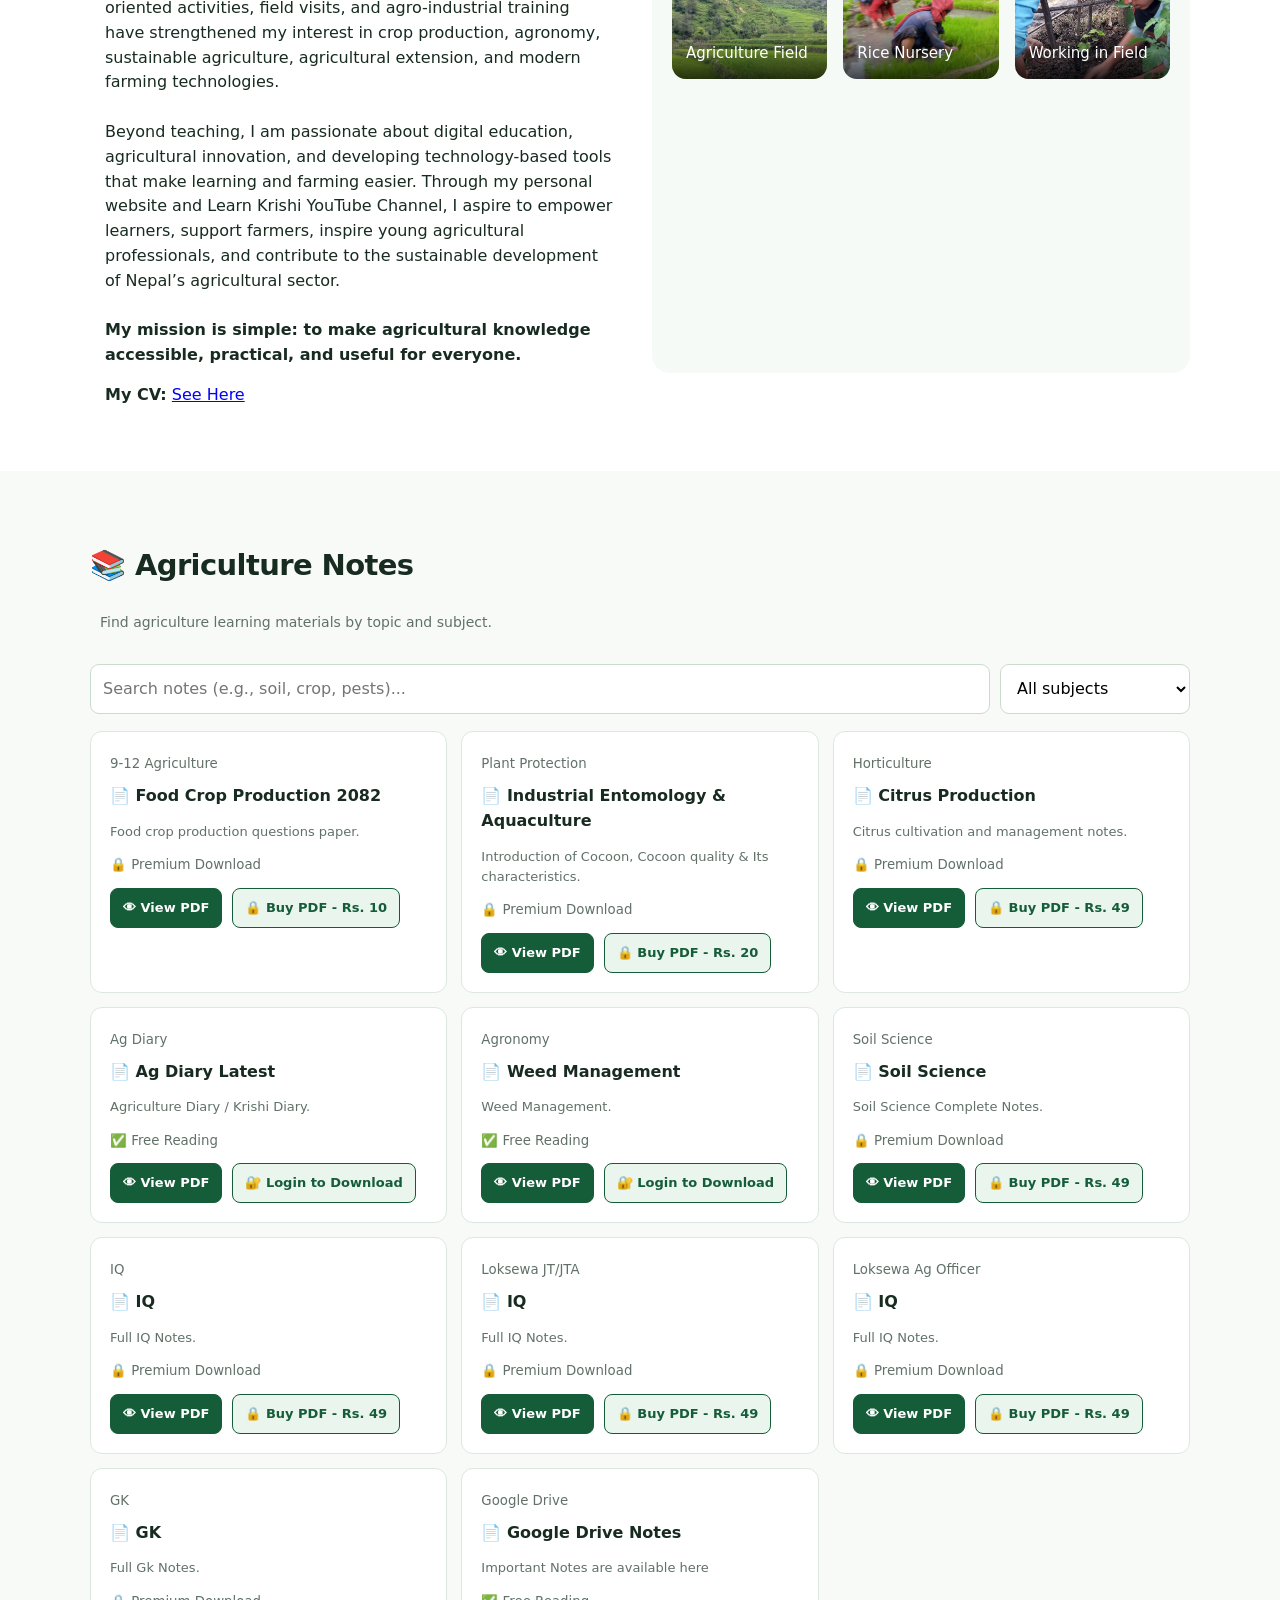
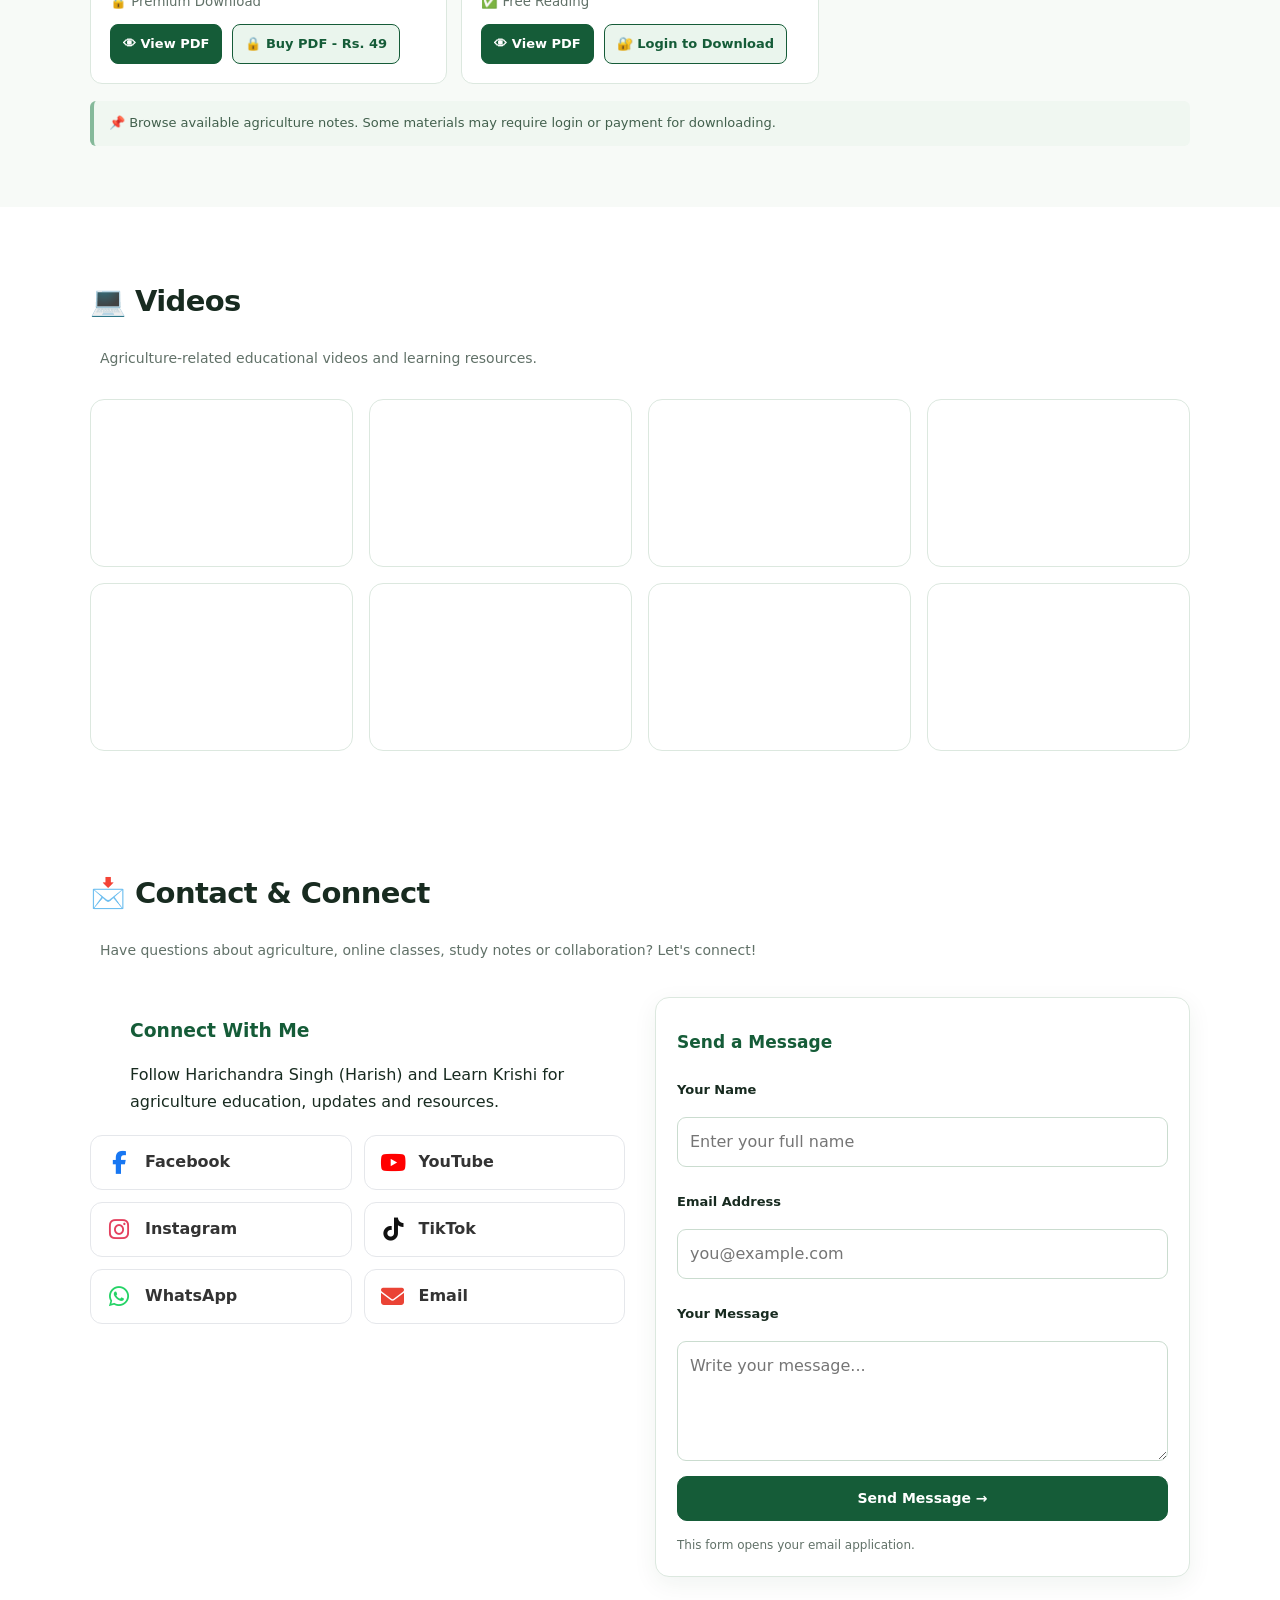
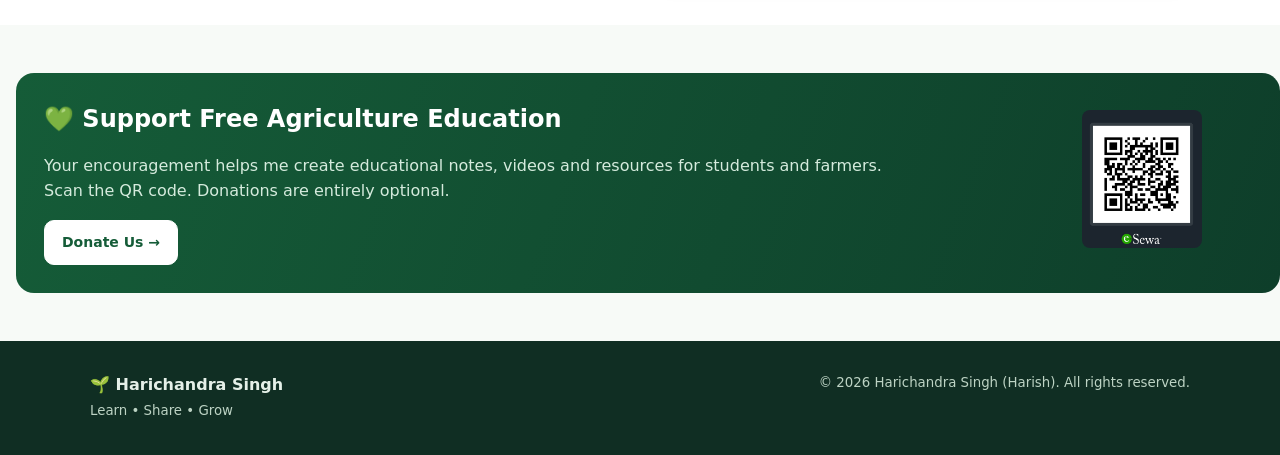
==== commit 45dbf807: "Added keywords" ====
--- a/index.html
+++ b/index.html
@@ -6,6 +6,25 @@
   <meta charset="UTF-8">
   <meta name="viewport"
         content="width=device-width, initial-scale=1">
+  
+<!-- Primary SEO -->
+<title>Harichandra Singh (Harish) | Learn Krishi & Agriculture Notes</title>
+
+<meta name="description" content="Harichandra Singh (Harish) is a B.Sc. Agriculture graduate, M.Sc. Agronomy student, Agriculture Trainer and Learn Krishi creator sharing farming solutions, agriculture notes, videos and Loksewa resources in Nepal.">
+
+<link rel="canonical" href="https://harichandrasingh.com.np/">
+
+<meta name="author" content="Harichandra Singh (Harish)">
+
+<!-- Social media previews -->
+<meta property="og:type" content="website">
+<meta property="og:title" content="Harichandra Singh (Harish) | Learn Krishi">
+<meta property="og:description" content="Agriculture education, loksewa online classes, loksewa question paper, agriculture expert of Nepal, farming solutions, study notes, Loksewa preparation and practical learning resources in Nepal.">
+<meta property="og:url" content="https://harichandrasingh.com.np/">
+<meta property="og:site_name" content="Harichandra Singh">
+
+<!-- Optional legacy keywords -->
+<meta name="keywords" content="Harichandra Singh, Harish Singh, Learn Krishi Official, B.Sc.Agriculture Notes Nepal, M.Sc. Agronomy, Agriculture Trainer Nepal, Agriculture Loksewa, Agriculture Instructor, agriculture expert of Nepal, loksewa online class, Krishi Calculator, कृषि शिक्षा, कृषि लोकसेवा">
 
   <meta name="theme-color" content="#155c38">
 
@@ -18,7 +37,7 @@
 
   <!-- Main CSS -->
   <link rel="stylesheet" href="/css/index.css">
-
+  <link rel="icon" href="/website/Assets/profile.jpg"type="image/jpeg">
   <!-- Font Awesome -->
   <link rel="stylesheet"
         href="https://cdnjs.cloudflare.com/ajax/libs/font-awesome/6.7.2/css/all.min.css">
--- a/css/index.css
+++ b/css/index.css
@@ -237,7 +237,7 @@
   );
   color: #ffffff;
   overflow: hidden;
-  animation: wishAppear .7s ease-out;
+  animation: wishAppear .6s ease-out;
 }
 
 #latest .latest-wish::after {
@@ -253,7 +253,7 @@
 #latest .latest-wish-icon {
   flex-shrink: 0;
   font-size: 28px;
-  animation: latestGlow 3s ease-in-out infinite;
+  animation: latestGlow 6s ease-in-out infinite;
 }
 
 #latest .latest-wish-text {
@@ -528,10 +528,135 @@
   font-weight: 700;
 }
 
-.aboutbox {
+/* .gallery {
   background: var(--pale);
   border-radius: 14px;
-  padding: 22px;
+  display: grid;
+  gap: 10px;
+  text-align: center;
+  grid-template-columns: repeat(2, minmax(0, 1fr));
+} */
+
+
+/* PHOTO GALLERY */
+.photo-gallery {
+  max-width: 1100px;
+  margin: 50px auto;
+  padding: 35px 20px;
+  background: #f5faf6;
+  border-radius: 18px;
+  text-align: center;
+}
+
+.photo-gallery h2 {
+  font-size: 30px;
+  color: #14532d;
+  margin-bottom: 10px;
+}
+
+.gallery-subtitle {
+  color: #64748b;
+  margin-bottom: 28px;
+}
+
+/* Responsive photo grid */
+.gallery-grid {
+  display: grid;
+  grid-template-columns: repeat(3, 1fr);
+  gap: 16px;
+}
+
+.gallery-item {
+  position: relative;
+  overflow: hidden;
+  border-radius: 14px;
+  cursor: pointer;
+  aspect-ratio: 4 / 3;
+  background: #e5e7eb;
+}
+
+.gallery-item img {
+  width: 100%;
+  height: 100%;
+  object-fit: cover;
+  display: block;
+  transition: transform 0.4s ease;
+}
+
+.gallery-item:hover img {
+  transform: scale(1.08);
+}
+
+.gallery-caption {
+  position: absolute;
+  bottom: 0;
+  left: 0;
+  width: 100%;
+  padding: 14px;
+  color: white;
+  font-size: 15px;
+  text-align: left;
+  background: linear-gradient(
+    transparent,
+    rgba(0,0,0,0.7)
+  );
+}
+
+/* Fullscreen viewer */
+.gallery-lightbox {
+  display: none;
+  position: fixed;
+  inset: 0;
+  background: rgba(0,0,0,0.92);
+  z-index: 9999;
+  align-items: center;
+  justify-content: center;
+  padding: 25px;
+}
+
+.gallery-lightbox.active {
+  display: flex;
+}
+
+.gallery-lightbox img {
+  max-width: 95%;
+  max-height: 90vh;
+  object-fit: contain;
+  border-radius: 8px;
+}
+
+#galleryClose {
+  position: absolute;
+  top: 15px;
+  right: 25px;
+  font-size: 38px;
+  color: white;
+  background: none;
+  border: none;
+  cursor: pointer;
+}
+
+/* Tablet */
+@media (max-width: 768px) {
+  .gallery-grid {
+    grid-template-columns: repeat(2, 1fr);
+  }
+}
+
+/* Mobile */
+@media (max-width: 480px) {
+  .gallery-grid {
+    grid-template-columns: repeat(2, 1fr);
+    gap: 10px;
+  }
+
+  .photo-gallery {
+    padding: 22px 12px;
+  }
+
+  .photo-gallery h2 {
+    font-size: 24px;
+  }
 }
 
 /* 7. CARDS */
@@ -657,7 +782,7 @@
 
 .class-grid {
   display: grid;
-  grid-template-columns: repeat(2, minmax(0, 1fr));
+  grid-template-columns: repeat(4, minmax(0, 1fr));
   gap: 16px;
 }
 
@@ -831,7 +956,7 @@
 
 .wrap-style {
   display: flex;
-  gap: 12px;
+  gap: 200px;
   align-items: center;
   background: linear-gradient(
     110deg,
@@ -862,6 +987,7 @@
   border-radius: 8px;
   max-width: 100%;
   height: auto;
+  
 }
 
 /* 12. FOOTER */
@@ -1388,3 +1514,97 @@
   position: relative;
   z-index: 2;
 }
+
+/* Animated Krishi Calculator Navigation */
+
+.krishi-nav {
+  display: inline-flex;
+  align-items: center;
+  gap: 7px;
+  position: relative;
+  color: #15803d !important;
+  font-weight: 700;
+  text-decoration: none;
+  white-space: nowrap;
+  transition: all 0.3s ease;
+  animation: krishiFloat 3s ease-in-out infinite;
+}
+
+/* Plant icon */
+.krishi-icon {
+  display: inline-block;
+  animation: plantMove 2s ease-in-out infinite;
+}
+
+/* FREE badge */
+.new-badge {
+  background: #16a34a;
+  color: white;
+  font-size: 9px;
+  padding: 3px 6px;
+  border-radius: 12px;
+  font-weight: 700;
+  animation: badgePulse 2s ease-in-out infinite;
+}
+
+/* Animated underline */
+.krishi-nav::after {
+  content: "";
+  position: absolute;
+  bottom: -6px;
+  left: 0;
+  width: 0;
+  height: 3px;
+  background: #16a34a;
+  border-radius: 4px;
+  transition: width 0.3s ease;
+}
+
+.krishi-nav:hover::after {
+  width: 100%;
+}
+
+/* Hover effect */
+.krishi-nav:hover {
+  color: #dc2626 !important;
+  transform: scale(1.06);
+}
+
+/* Floating animation */
+@keyframes krishiFloat {
+  0%, 100% {
+    translate: 0 0;
+  }
+  50% {
+    translate: 0 -3px;
+  }
+}
+
+/* Plant animation */
+@keyframes plantMove {
+  0%, 100% {
+    transform: rotate(-8deg);
+  }
+  50% {
+    transform: rotate(8deg);
+  }
+}
+
+/* Badge pulse */
+@keyframes badgePulse {
+  0%, 100% {
+    box-shadow: 0 0 0 0 rgba(22,163,74,0.4);
+  }
+  50% {
+    box-shadow: 0 0 0 5px rgba(22,163,74,0);
+  }
+}
+
+/* Accessibility */
+@media (prefers-reduced-motion: reduce) {
+  .krishi-nav,
+  .krishi-icon,
+  .new-badge {
+    animation: none;
+  }
+}
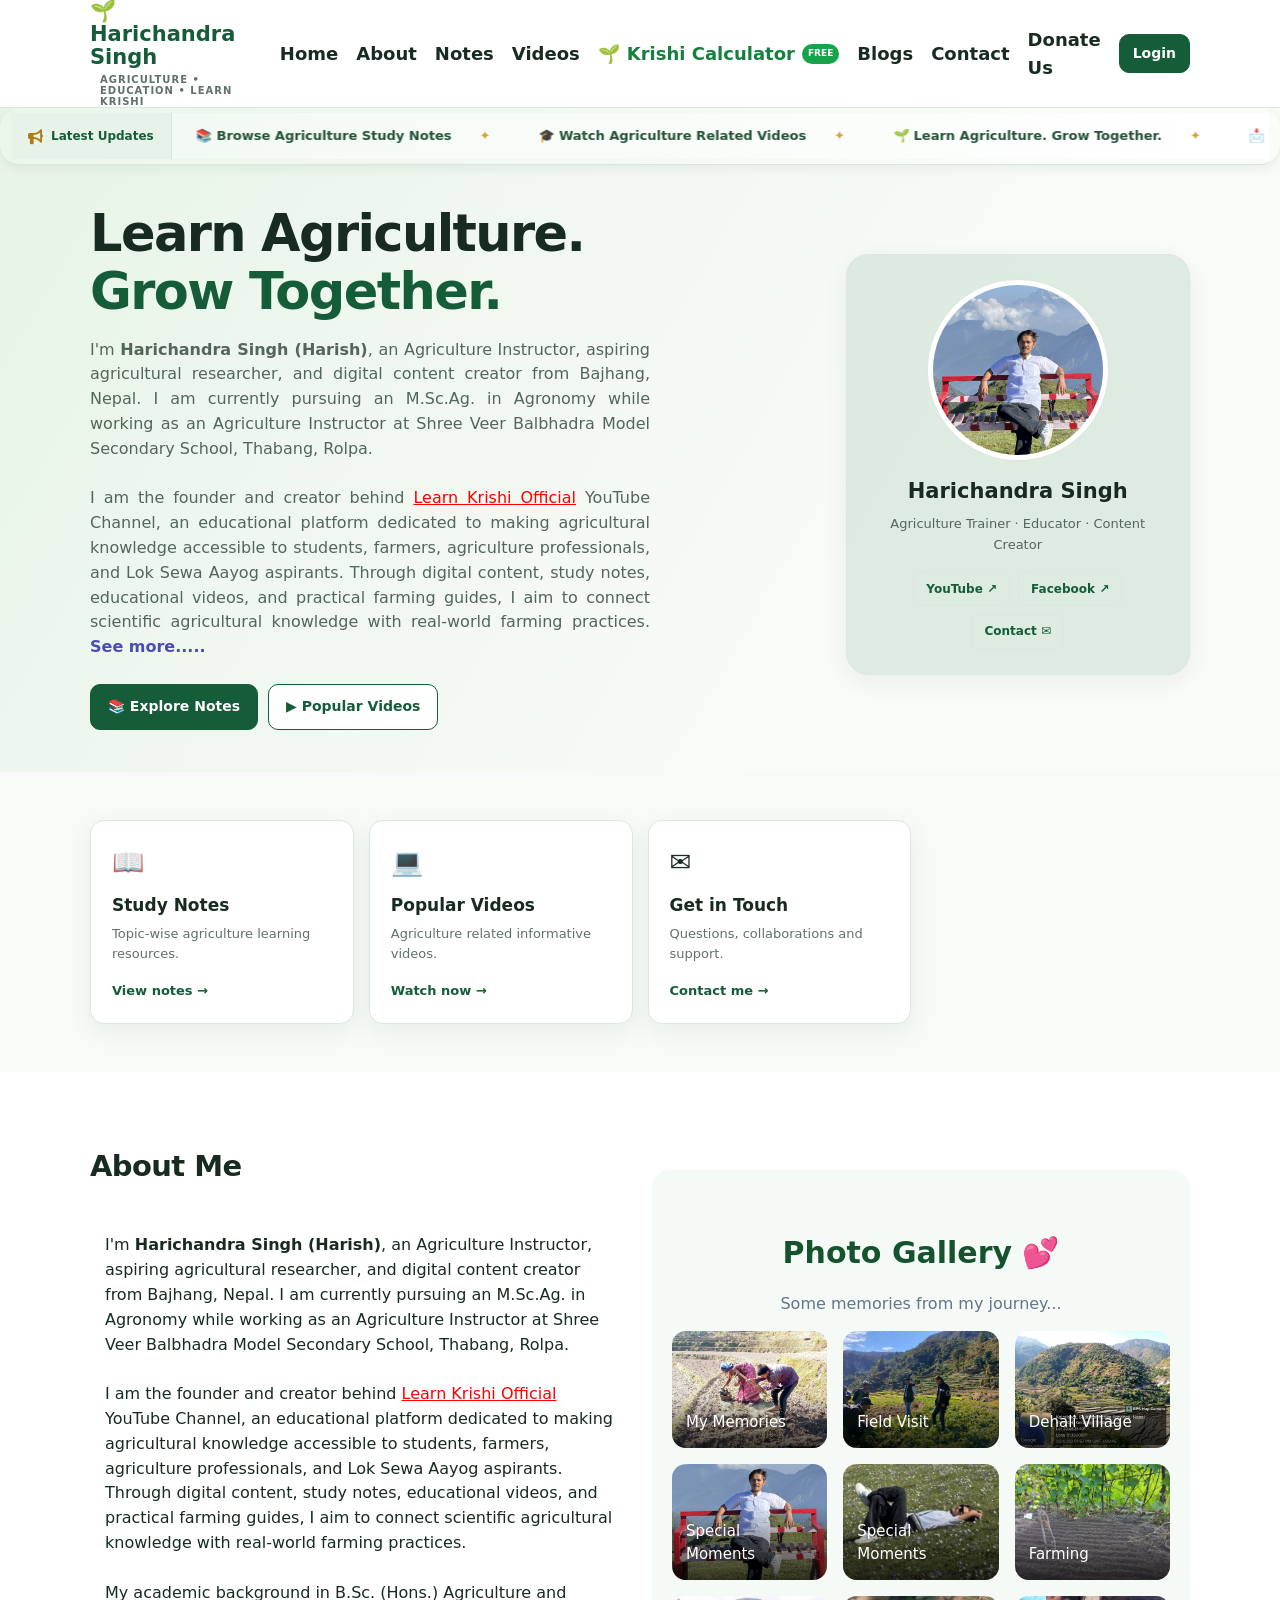
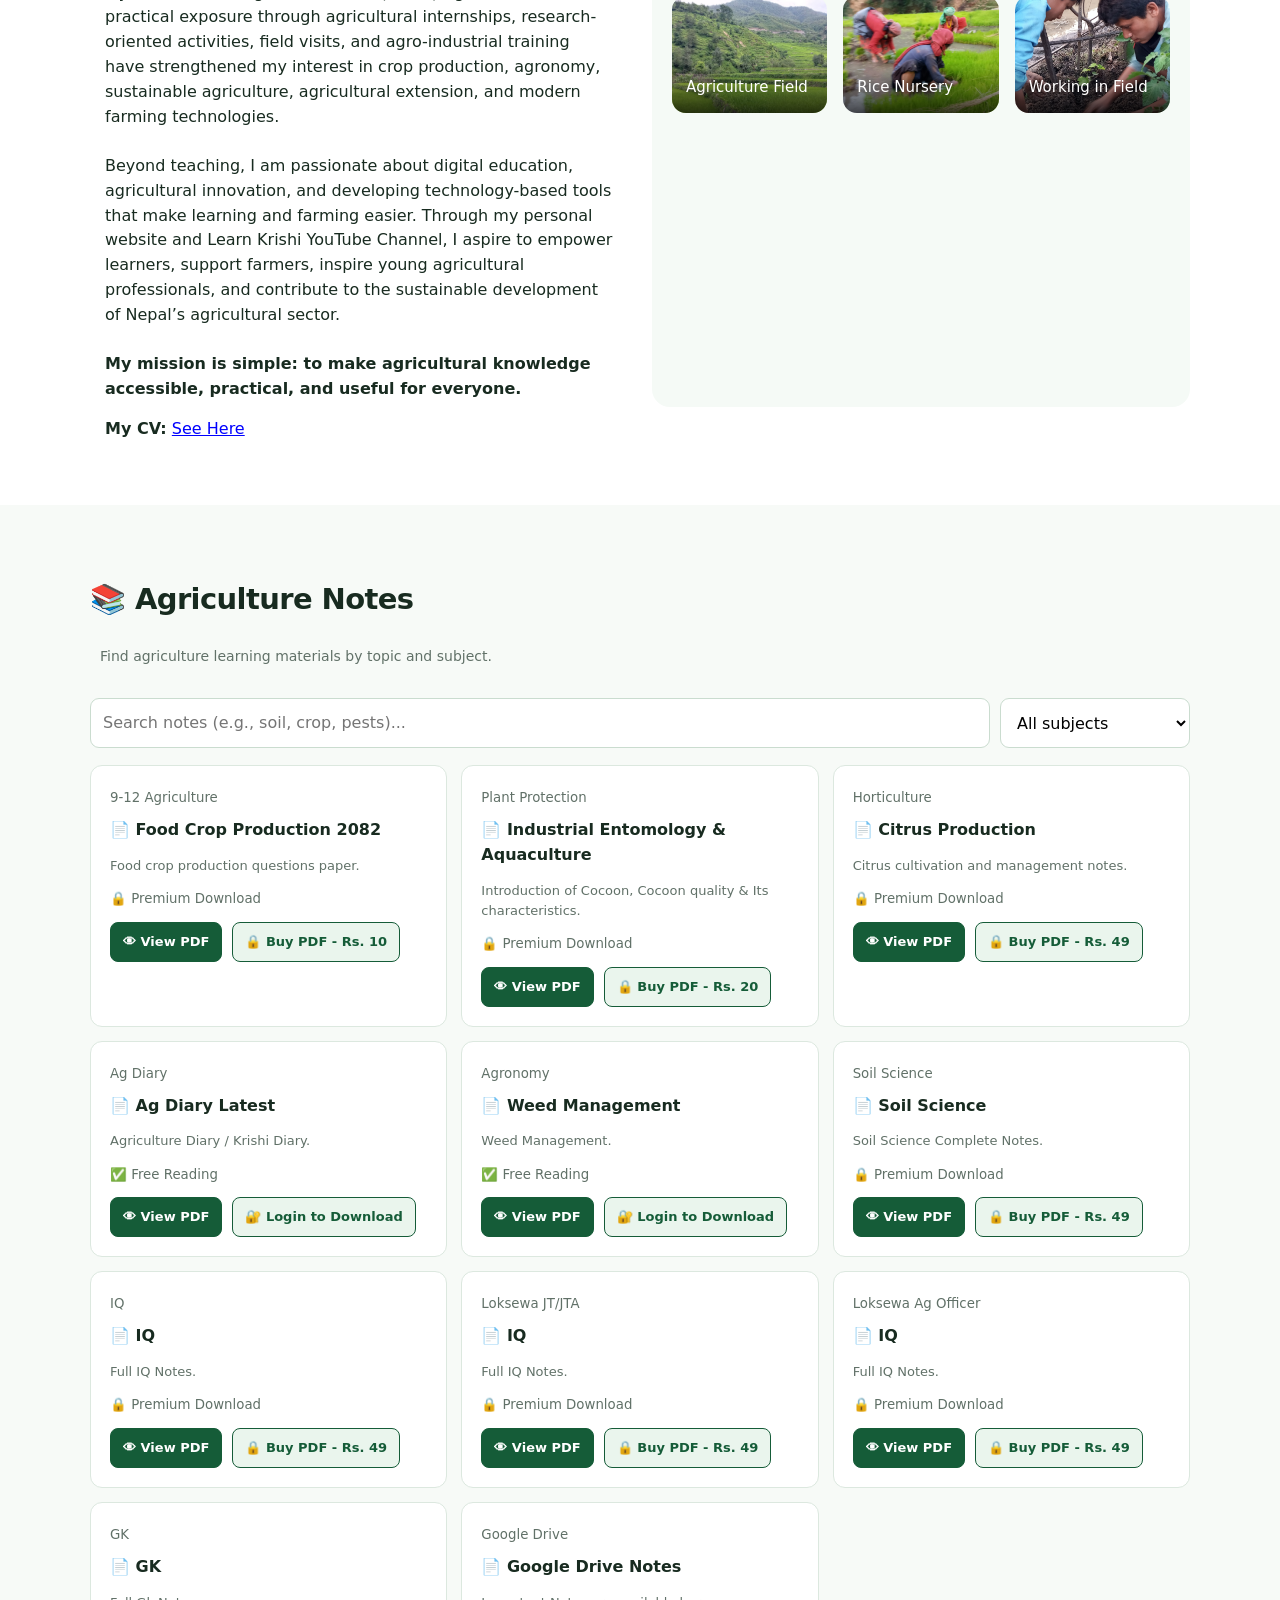
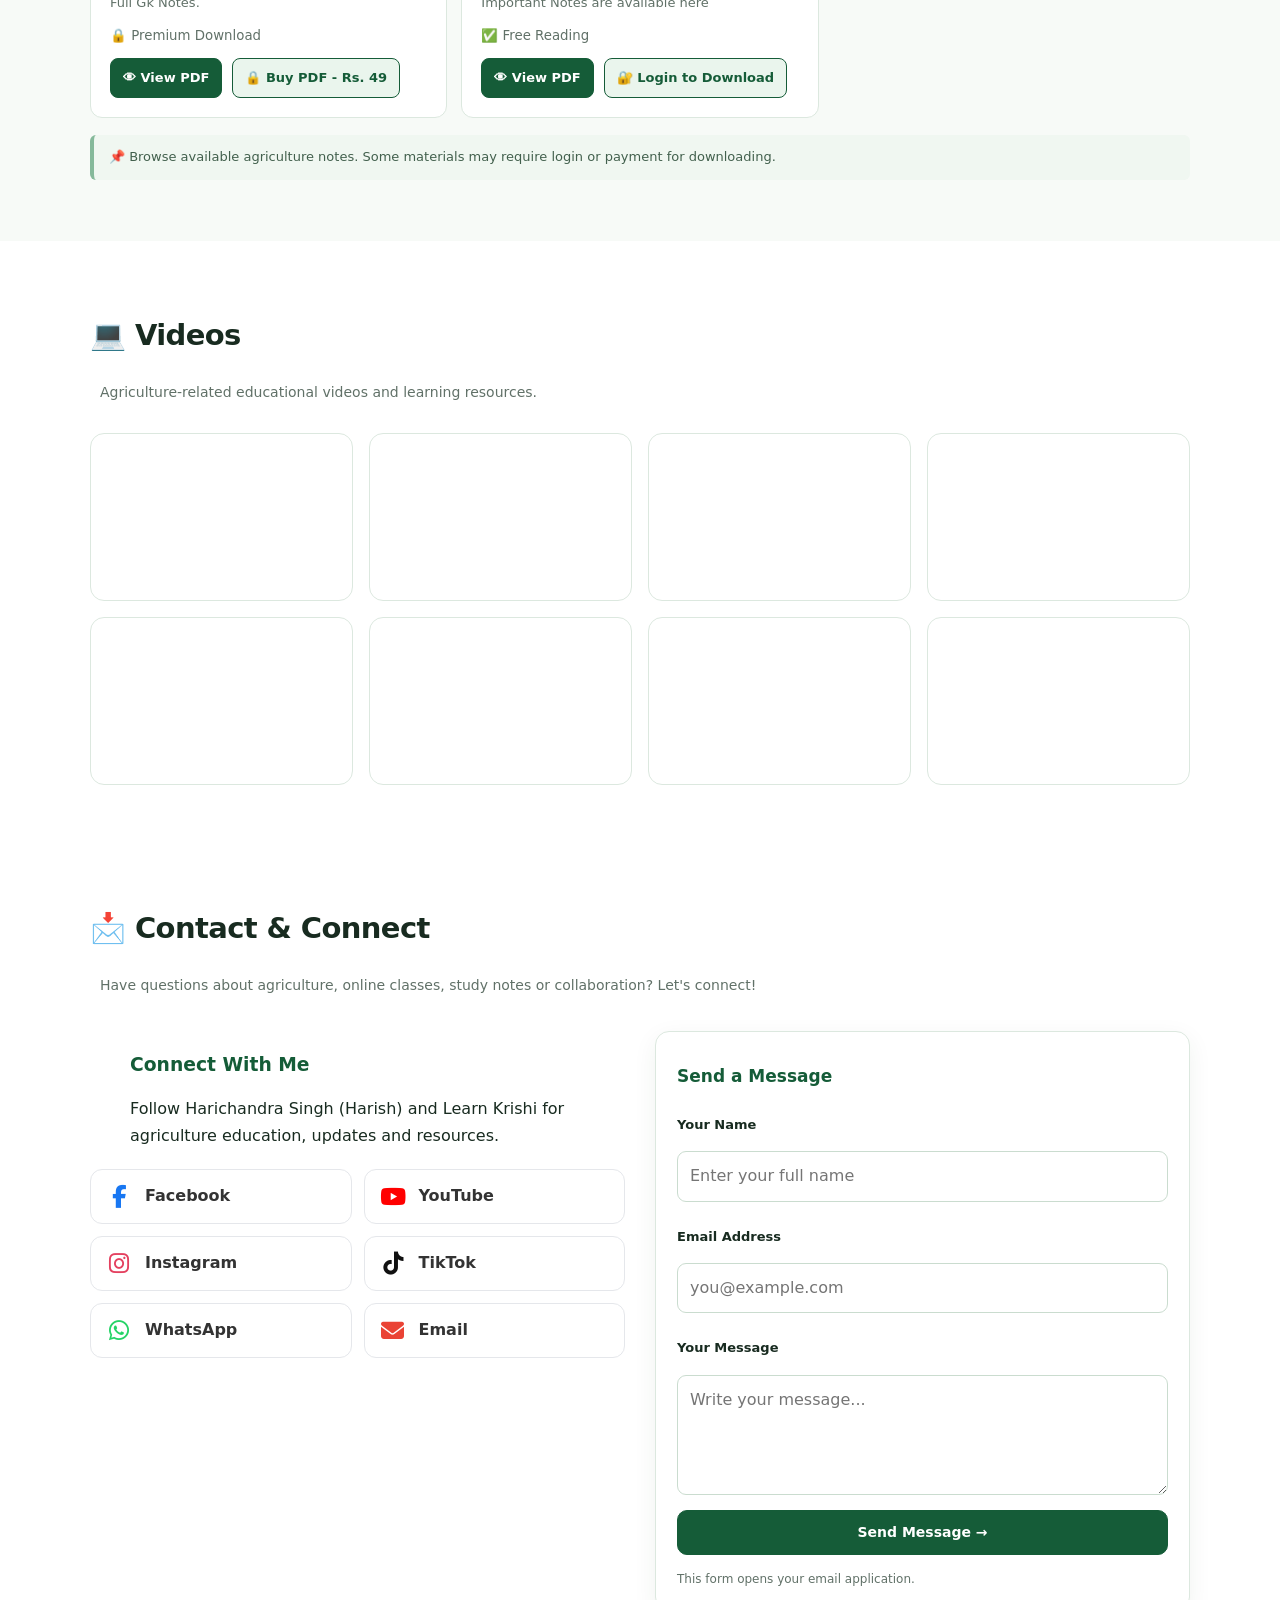
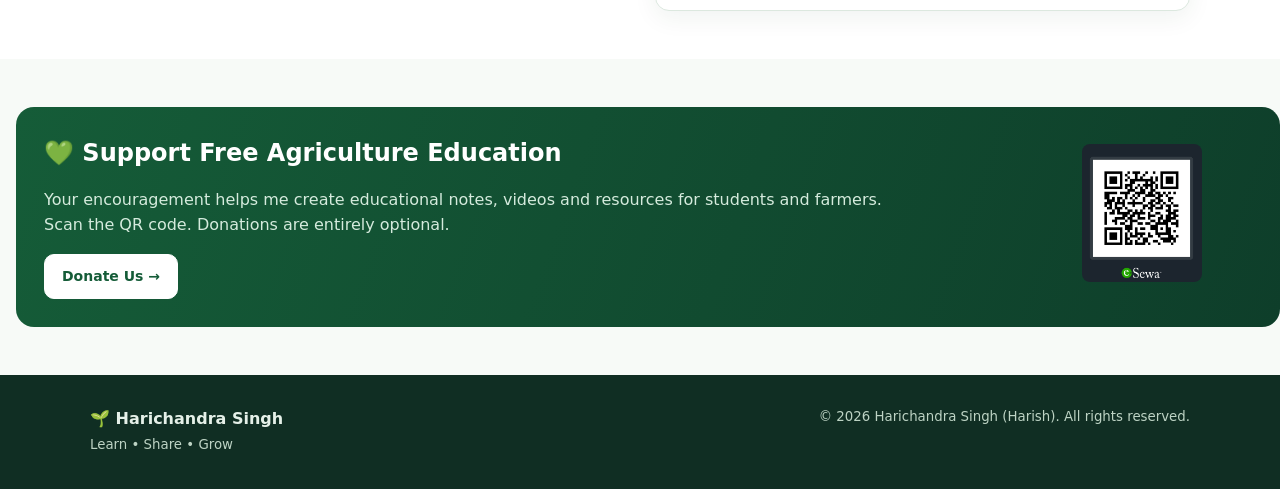
==== commit ba0001fe: "add blogs section" ====
--- a/index.html
+++ b/index.html
@@ -85,6 +85,7 @@
 </a>
 
       </a>
+      <a href="https://harichandrasingh.blogspot.com/">Blogs</a>
       <a href="#contact">Contact</a>
       <a href="#donate">Donate Us</a>
 
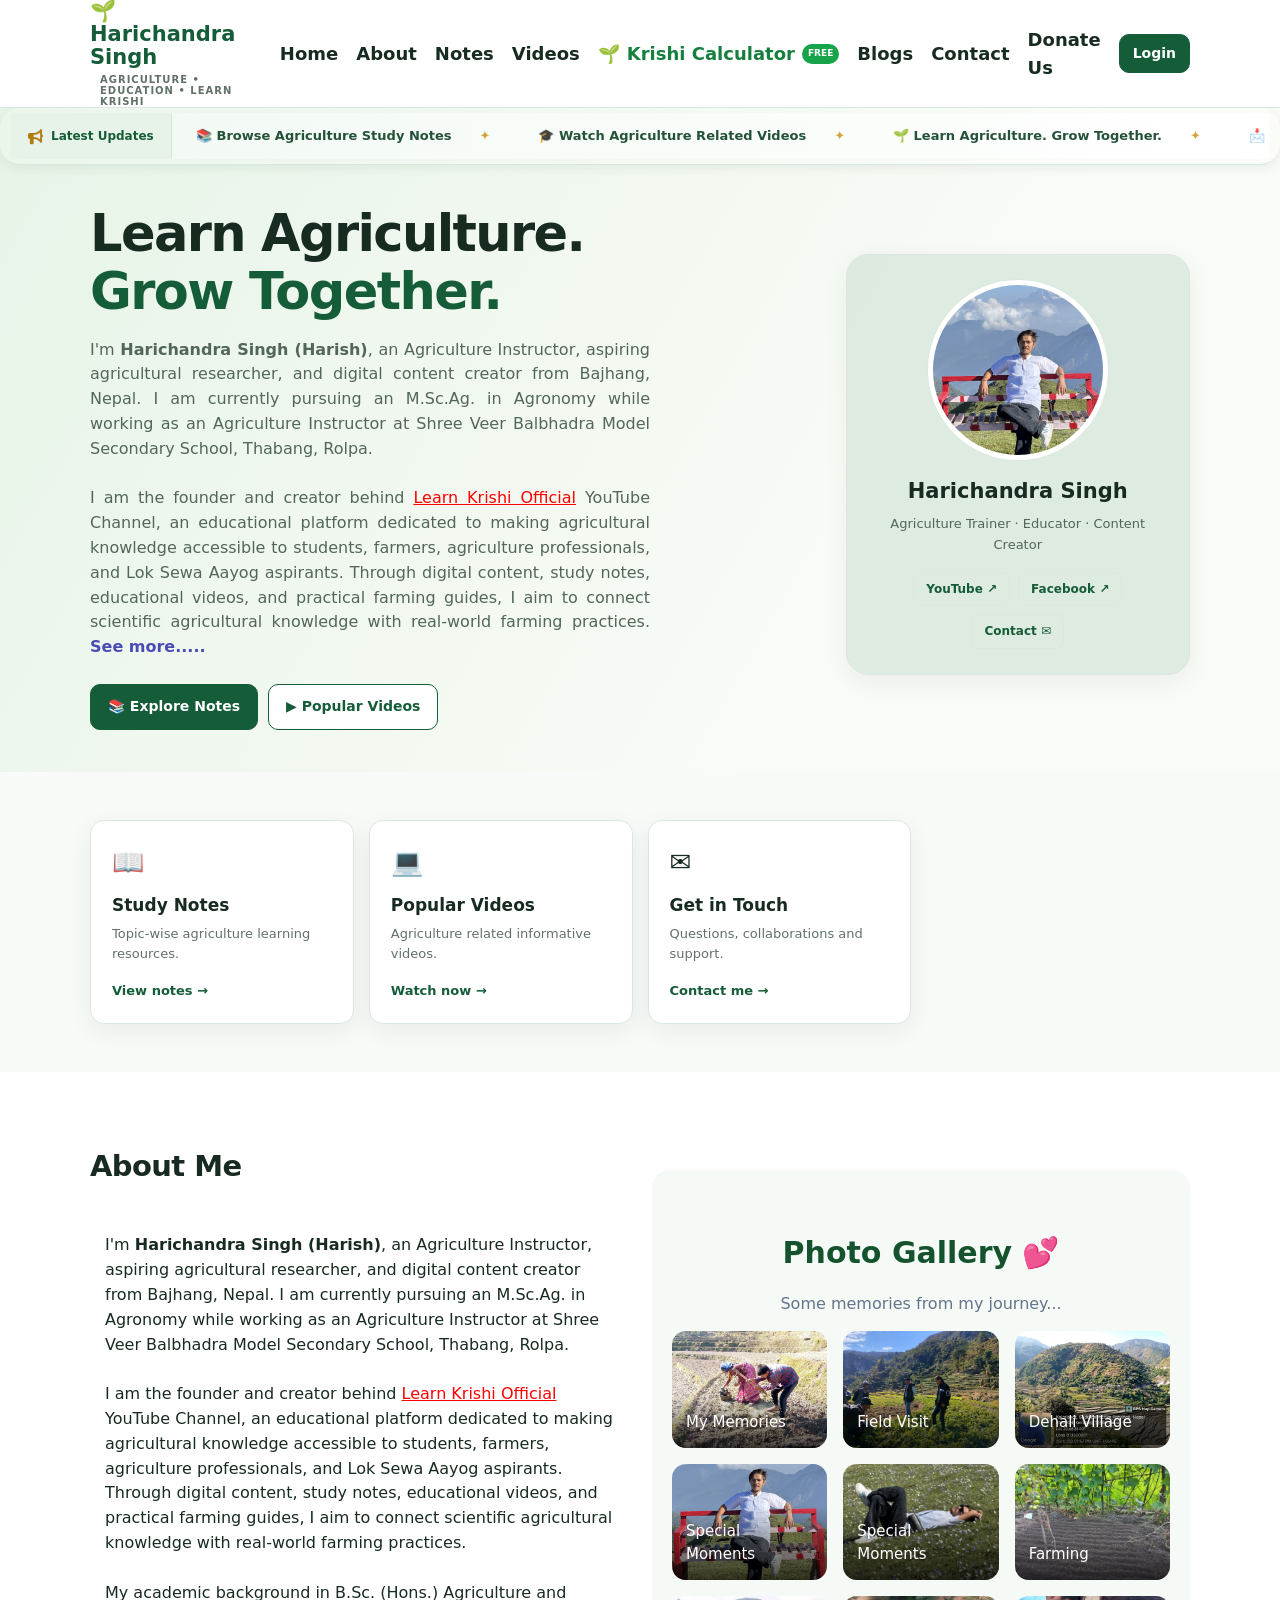
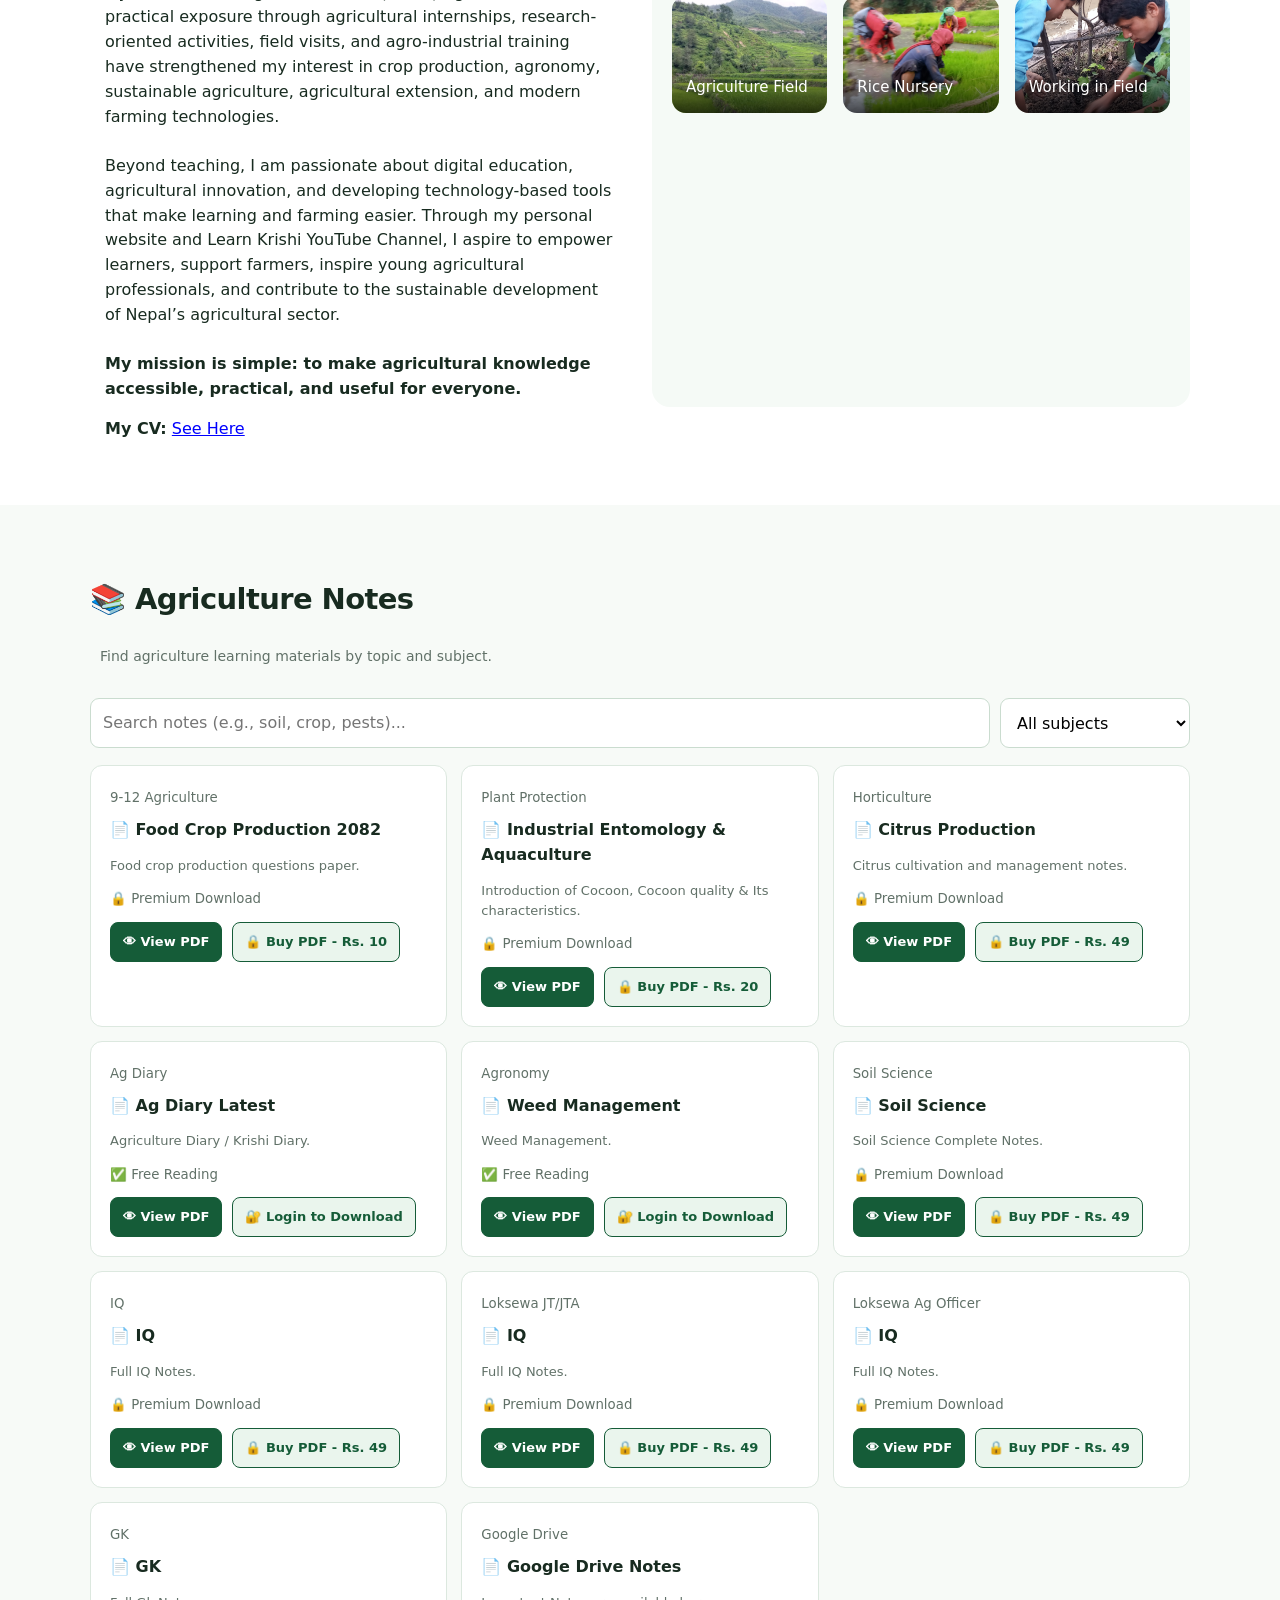
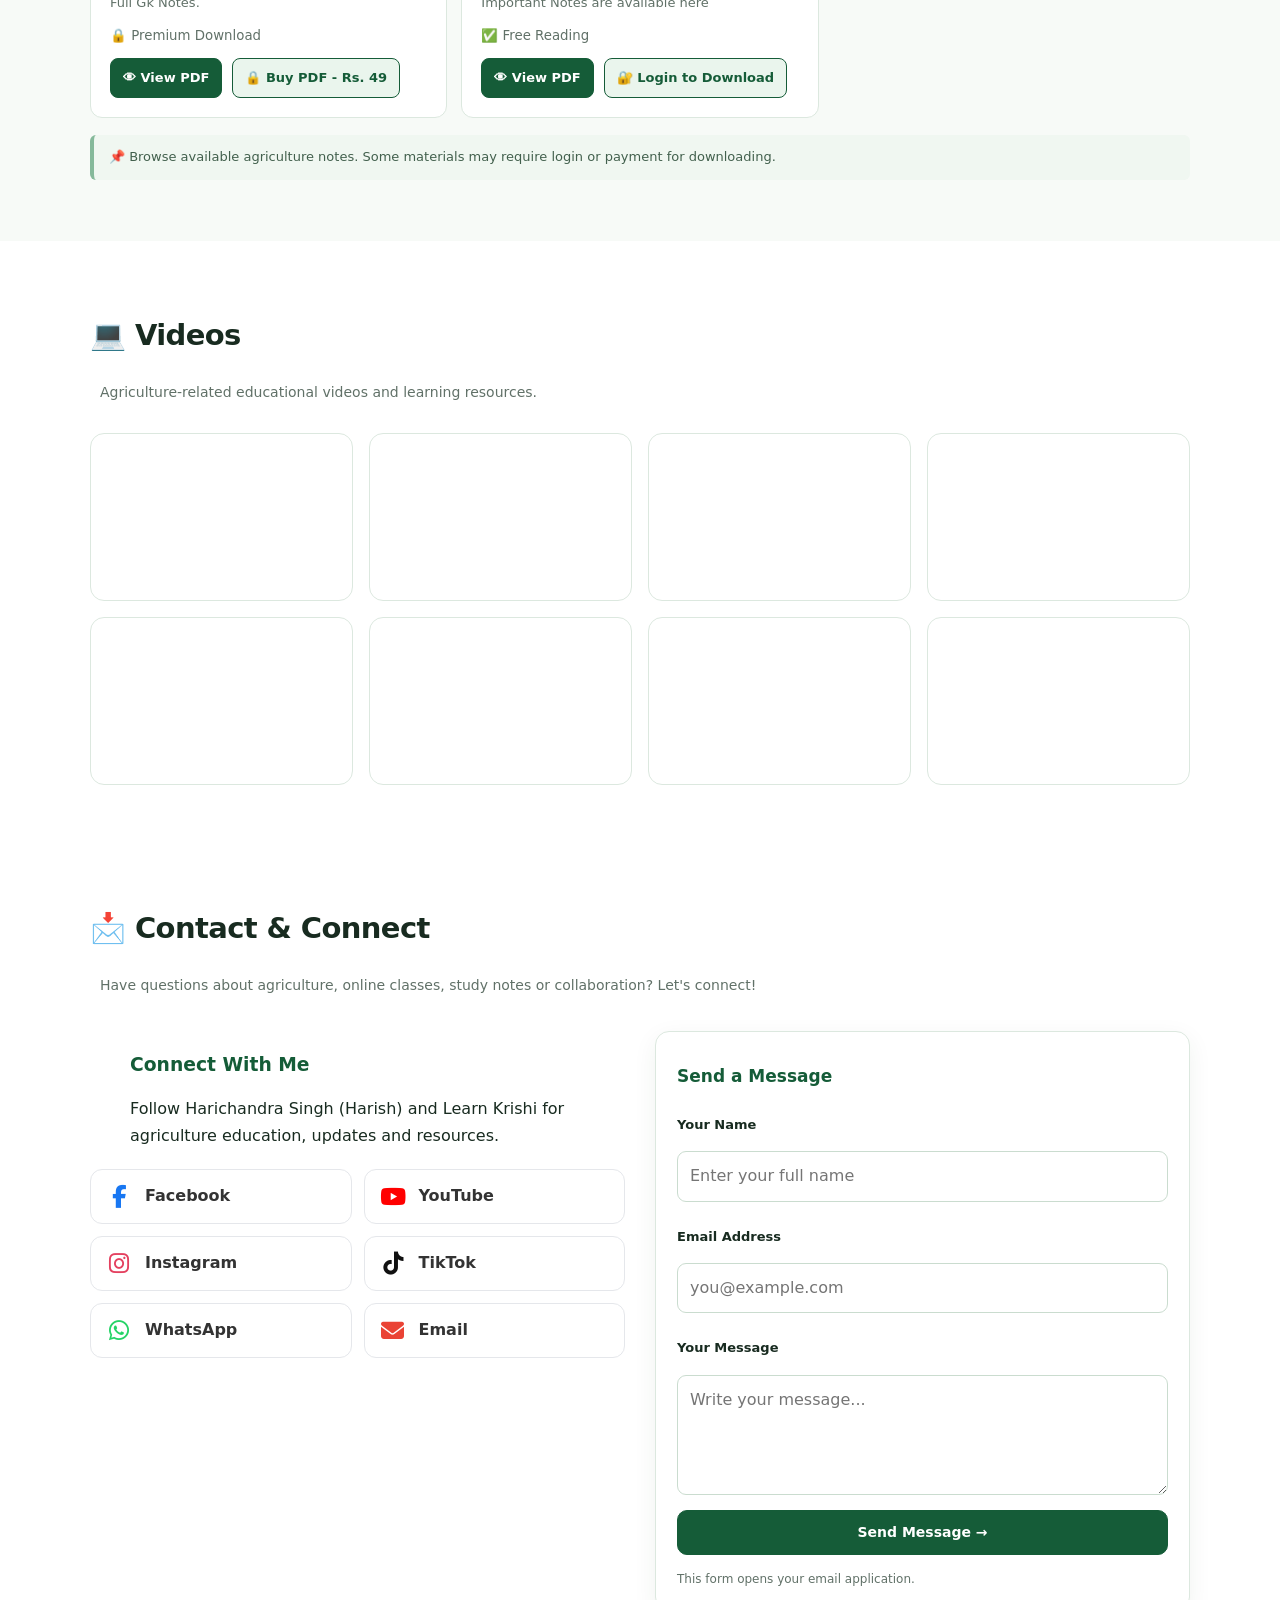
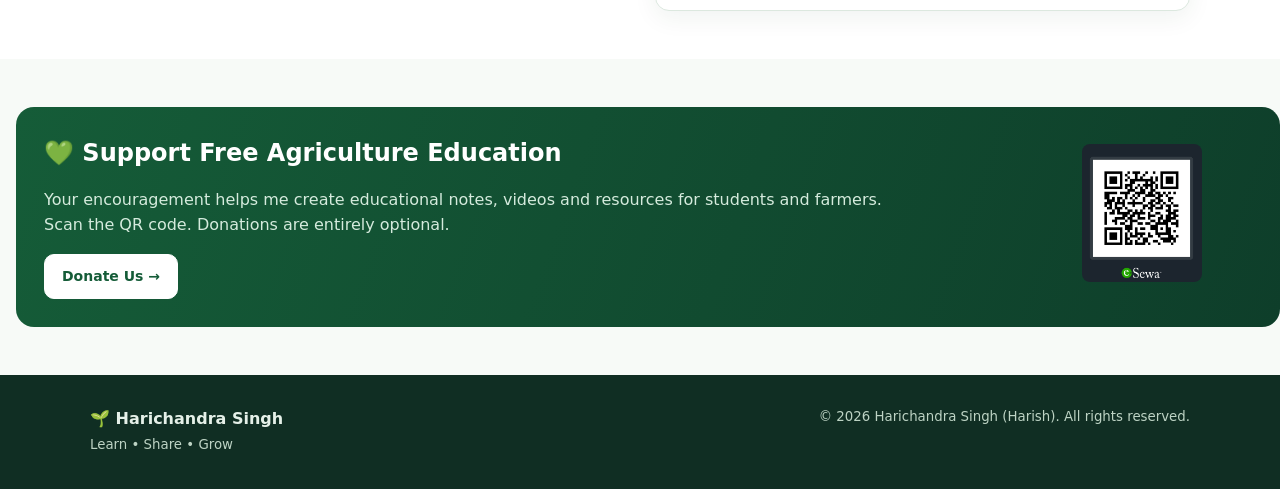
==== commit c044f754: "fixed favicon" ====
--- a/index.html
+++ b/index.html
@@ -37,7 +37,7 @@
 
   <!-- Main CSS -->
   <link rel="stylesheet" href="/css/index.css">
-  <link rel="icon" href="/website/Assets/profile.jpg"type="image/jpeg">
+  <link rel="icon" href="/Assets/profile.jpg"type="image/jpeg">
   <!-- Font Awesome -->
   <link rel="stylesheet"
         href="https://cdnjs.cloudflare.com/ajax/libs/font-awesome/6.7.2/css/all.min.css">
